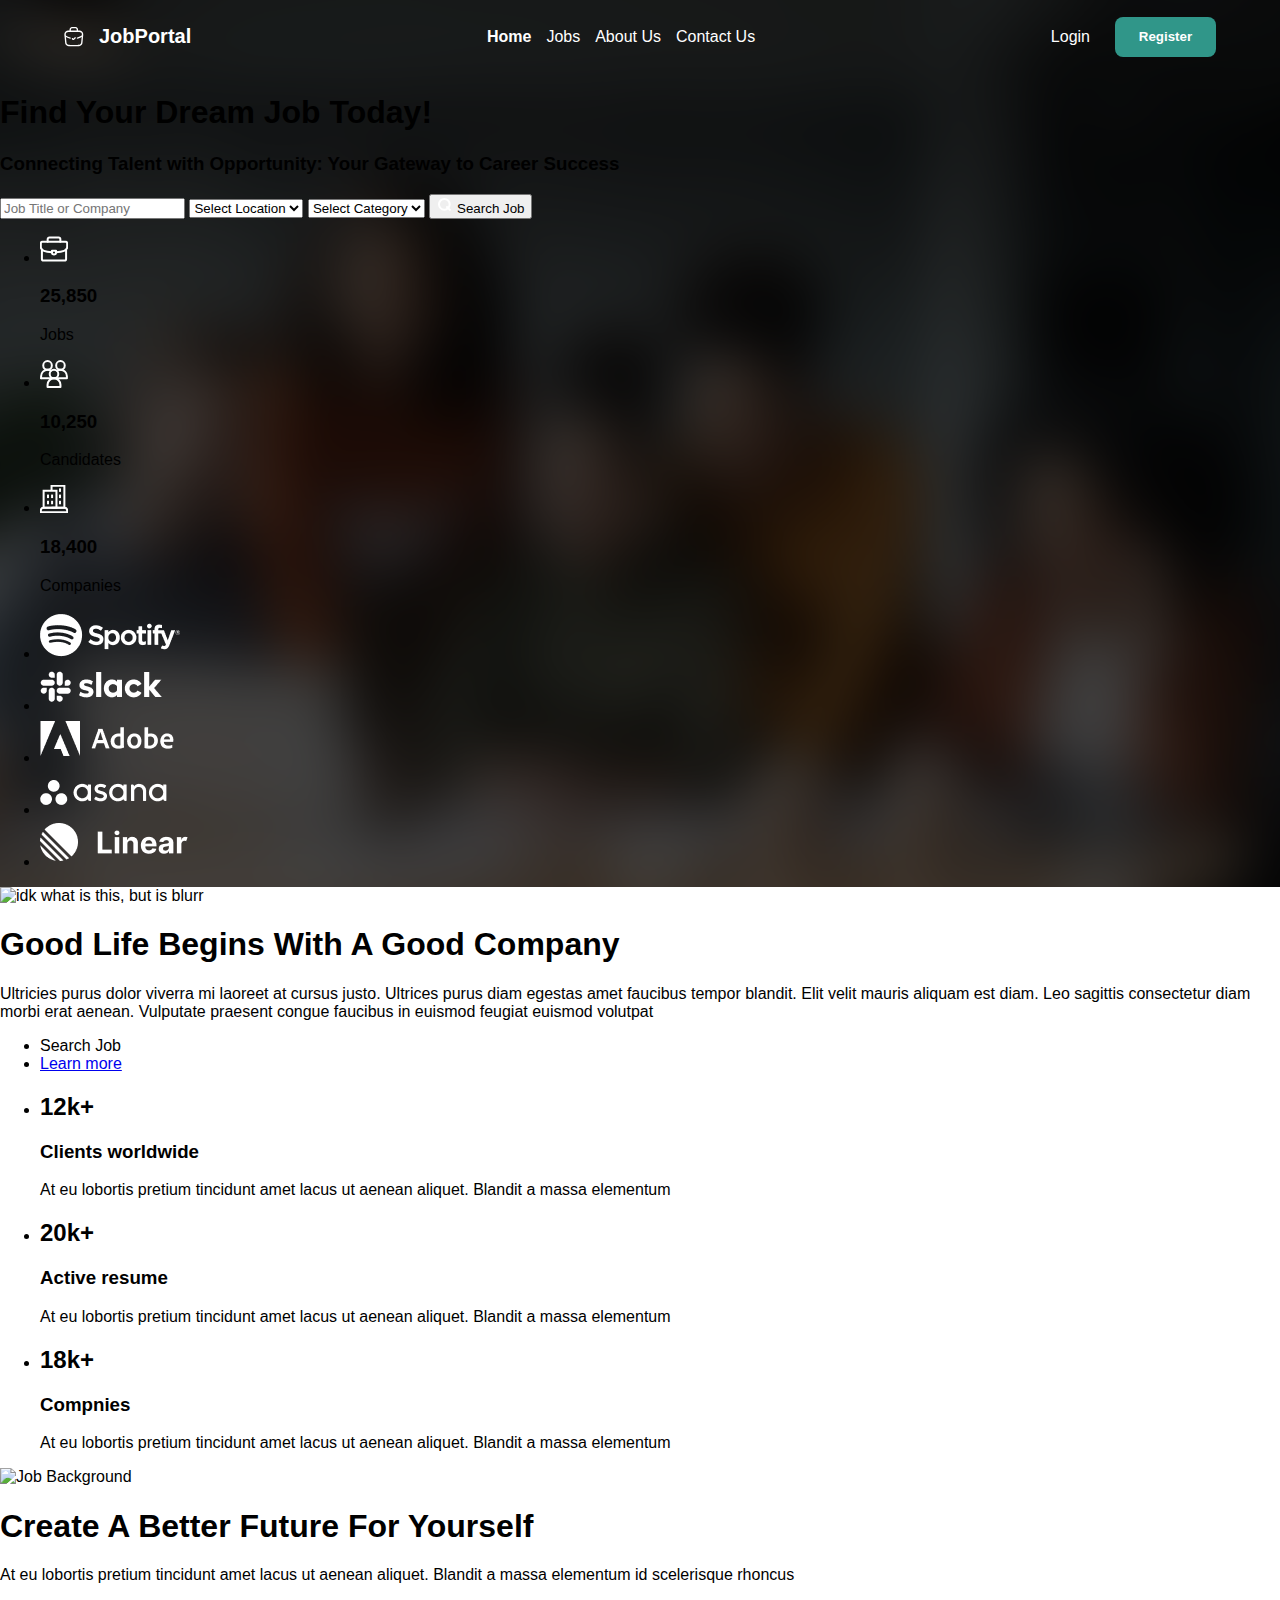
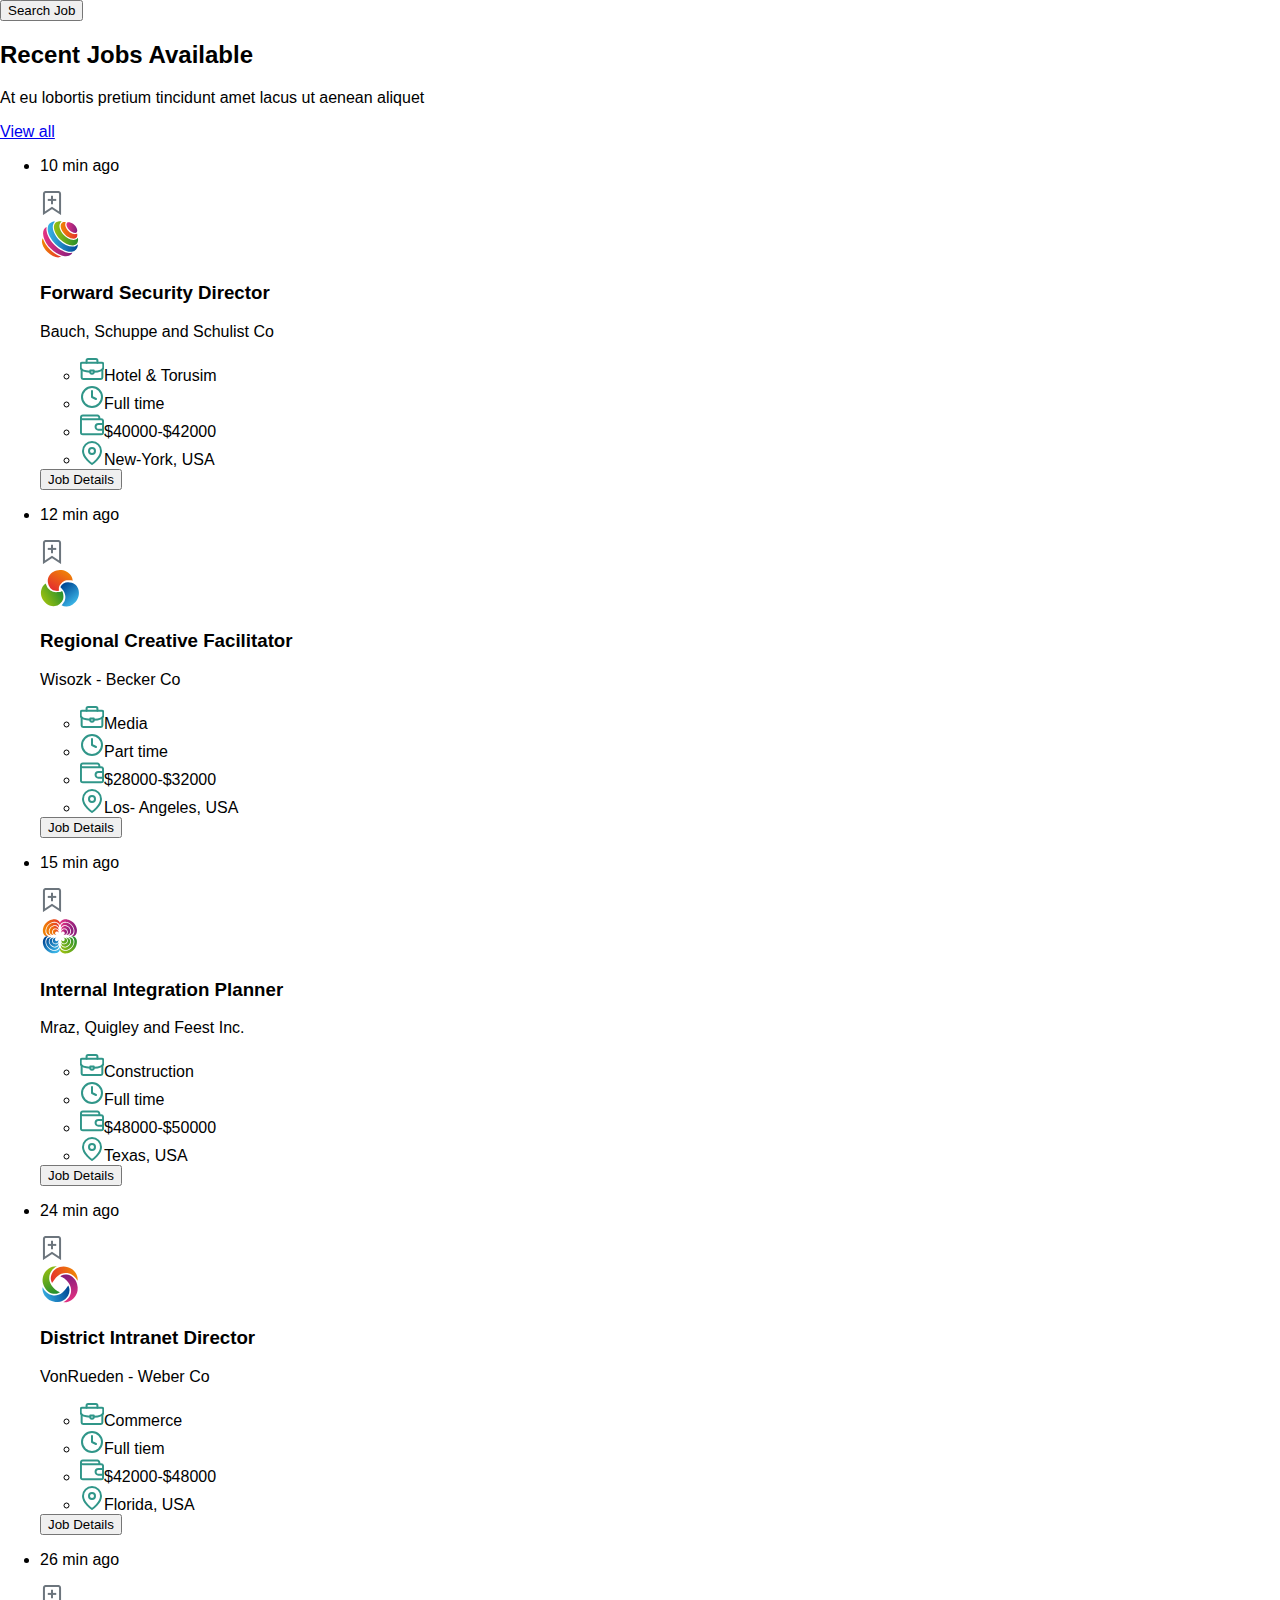
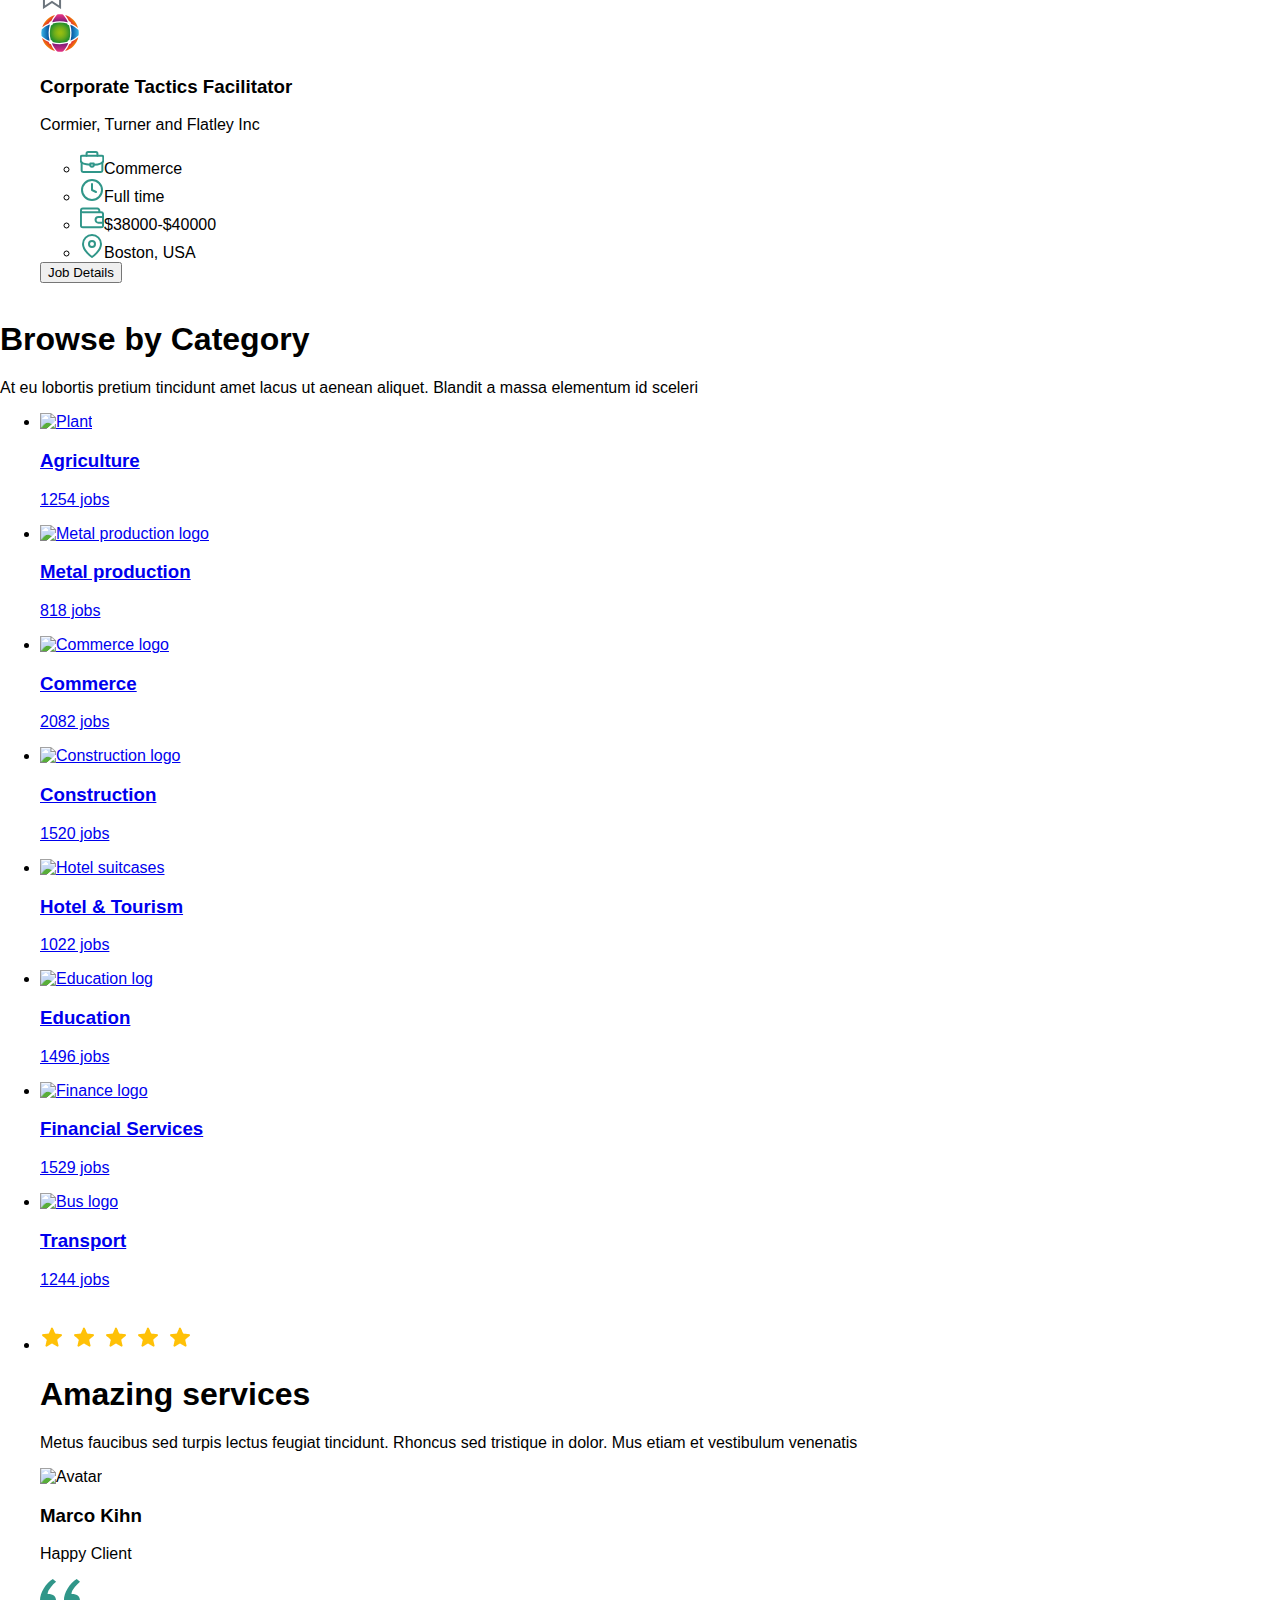
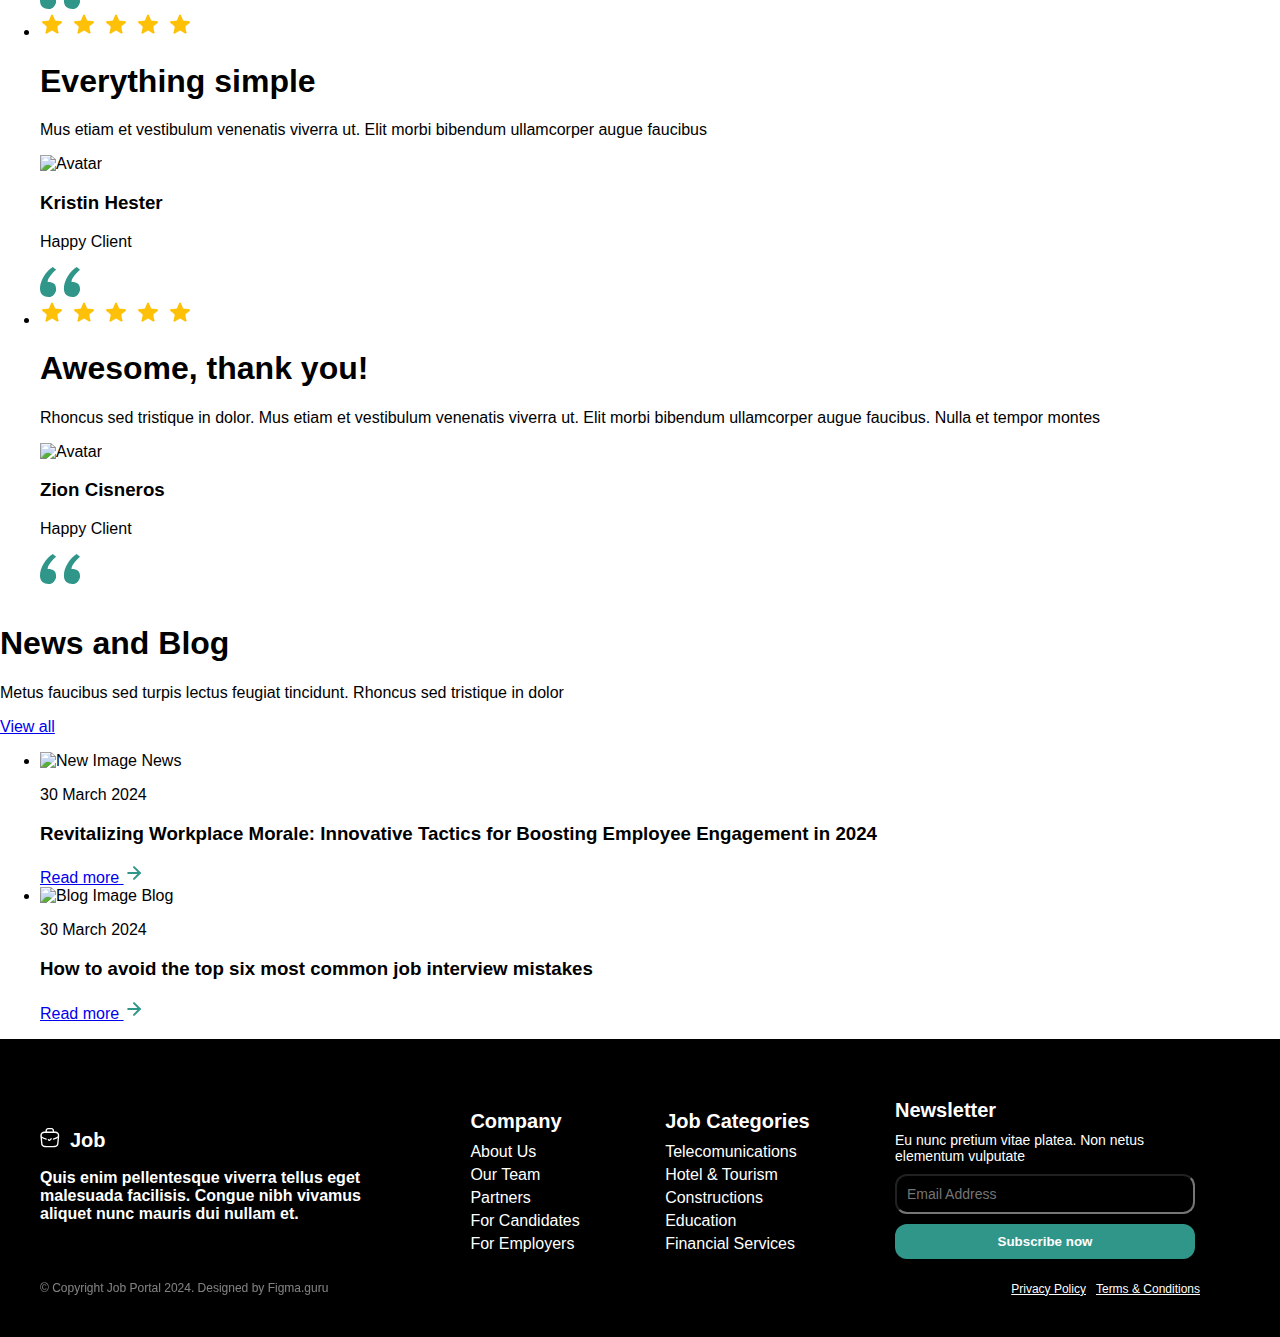
==== index.html @ e3146a20 "Footer" ====
<!DOCTYPE html>
<html lang="en">
  <head>
    <meta charset="UTF-8" />
    <meta name="viewport" content="width=device-width, initial-scale=1.0" />
    <link rel="stylesheet" href="/styles/styles.css" />
    <title>Homepage</title>
  </head>
  <body>
    <main class="homepage-main">
    <div class="homepage-Background">
        <header class="header">
            <div class="header-logo">
              <ul>
                <li>
                  <img src="/images/Group.svg" alt="logo" width="20" height="20" />
                </li>
                <li><h3>JobPortal</h3></li>
              </ul>
            </div>
            <article class="header-menu">
              <ul>
                <li><a href="/index.html" id="this-page">Home</a></li>
                <li><a href="/job.html">Jobs</a></li>
                <li><a href="/abutUs.html">About Us</a></li>
                <li><a href="/contactUs.html">Contact Us</a></li>
              </ul>
            </article>
            <article class="header-buttons">
              <ul>
                <li><a href="#">Login</a></li>
                <li><button>Register</button></li>
              </ul>
            </article>
          </header>
          <!-- principal -->
           <section class="homepage-principal">
                <section>
                    <h1>Find Your Dream Job Today!</h1>
                    <h3>
                    Connecting Talent with Opportunity: Your Gateway to Career Success
                    </h3>
                    <article>
                    <input type="text" placeholder="Job Title or Company" />
                    <select>
                        <option>Select Location</option>
                        <option>New York</option>
                        <option>Los Angeles</option>
                    </select>
                    <select>
                        <option>Select Category</option>
                        <option>Technology</option>
                        <option>Finance</option>
                    </select>
                    <button>
                        <img src="/images/mgglass.svg" alt="Magnifying glass" /> Search Job
                    </button>
                    </article>
                    <article>
                        <ul>
                            <li>
                                <img src="/images/briefcase2.svg" alt="briefcase">
                                <h3>25,850</h3>
                                <p>Jobs</p>
                            </li>
                            <li>
                                <img src="/images/candidates.svg" alt="Candidates">
                                <h3>10,250</h3>
                                <p>Candidates</p>
                            </li>
                            <li>
                                <img src="/images/building.svg" alt="building">
                                <h3>18,400</h3>
                                <p>Companies</p>
                            </li>
                        </ul>
                    </article>
                </section>
                <section>
                    <ul>
                        <li><a href="#"><img src="/images/Spotify.png" alt="Spotify"></a></li>
                        <li><a href="#"><img src="/images/slack.png" alt="Slack"></a></li>
                        <li><a href="#"><img src="/images/adobe.png" alt="Adobe"></a></li>
                        <li><a href="#"><img src="/images/asana.png" alt="Asana"></a></li>
                        <li><a href="#"><img src="/images/linear.png" alt="Linear"></a></li>
                    </ul>
                </section>
           </section>
    </div>
      <!-- Recent Jobs -->
      <section class="homepage-recent-jobs">
            <div>
                <h2>Recent Jobs Available</h2>
                <p>At eu lobortis pretium tincidunt amet lacus ut aenean aliquet</p>
                <a href="#">View all</a>
            </div>
            <ul>
                <li>
                    <div>
                        <p>10 min ago</p>
                        <a href="#"><img src="/images/savemarket.svg" alt="Save Market"></a>
                    </div>
                    <div>
                        <img src="/images/Cmp1.svg" alt="Company Logo">
                        <h3>Forward Security Director</h3>
                        <p>Bauch, Schuppe and Schulist Co</p>
                    </div>
                    <div>
                        <ul>
                            <li>
                                <spam><img src="/images/briefcaseblue.svg" alt="briefcase">Hotel & Torusim</spam>
                            </li>
                            <li>
                                <spam><img src="/images/clock.svg" alt="Clock">Full time</spam>
                            </li>
                            <li>
                                <spam><img src="/images/wallet.svg" alt="Wallet">$40000-$42000</spam>
                            </li>
                            <li>
                                <spam><img src="/images/map-pin.svg" alt="Location">New-York, USA</spam>
                            </li>
                        </ul>
                        <button>Job Details</button>
                    </div>
                </li>
                <li>
                    <div>
                        <p>12 min ago</p>
                        <a href="#"><img src="/images/savemarket.svg" alt="Save Market"></a>
                    </div>
                    <div>
                        <img src="/images/cmp2.svg" alt="Company Logo">
                        <h3>Regional Creative Facilitator</h3>
                        <p>Wisozk - Becker Co</p>
                    </div>
                    <div>
                        <ul>
                            <li>
                                <spam><img src="/images/briefcaseblue.svg" alt="briefcase">Media</spam>
                            </li>
                            <li>
                                <spam><img src="/images/clock.svg" alt="Clock">Part time</spam>
                            </li>
                            <li>
                                <spam><img src="/images/wallet.svg" alt="Wallet">$28000-$32000</spam>
                            </li>
                            <li>
                                <spam><img src="/images/map-pin.svg" alt="Location">Los- Angeles, USA</spam>
                            </li>
                        </ul>
                        <button>Job Details</button>
                    </div>
                </li>
                <li>
                    <div>
                        <p>15 min ago</p>
                        <a href="#"><img src="/images/savemarket.svg" alt="Save Market"></a>
                    </div>
                    <div>
                        <img src="/images/cmp3.svg" alt="Company Logo">
                        <h3>Internal Integration Planner</h3>
                        <p>Mraz, Quigley and Feest Inc.</p>
                    </div>
                    <div>
                        <ul>
                            <li>
                                <spam><img src="/images/briefcaseblue.svg" alt="briefcase">Construction</spam>
                            </li>
                            <li>
                                <spam><img src="/images/clock.svg" alt="Clock">Full time</spam>
                            </li>
                            <li>
                                <spam><img src="/images/wallet.svg" alt="Wallet">$48000-$50000</spam>
                            </li>
                            <li>
                                <spam><img src="/images/map-pin.svg" alt="Location">Texas, USA</spam>
                            </li>
                        </ul>
                        <button>Job Details</button>
                    </div>
                </li>
                <li>
                    <div>
                        <p>24 min ago</p>
                        <a href="#"><img src="/images/savemarket.svg" alt="Save Market"></a>
                    </div>
                    <div>
                        <img src="/images/cmp4.svg" alt="Company Logo">
                        <h3>District Intranet Director</h3>
                        <p>VonRueden - Weber Co</p>
                    </div>
                    <div>
                        <ul>
                            <li>
                                <spam><img src="/images/briefcaseblue.svg" alt="briefcase">Commerce</spam>
                            </li>
                            <li>
                                <spam><img src="/images/clock.svg" alt="Clock">Full tiem</spam>
                            </li>
                            <li>
                                <spam><img src="/images/wallet.svg" alt="Wallet">$42000-$48000</spam>
                            </li>
                            <li>
                                <spam><img src="/images/map-pin.svg" alt="Location">Florida, USA</spam>
                            </li>
                        </ul>
                        <button>Job Details</button>
                    </div>
                </li>
                <li>
                    <div>
                        <p>26 min ago</p>
                        <a href="#"><img src="/images/savemarket.svg" alt="Save Market"></a>
                    </div>
                    <div>
                        <img src="/images/cmp5.svg" alt="Company Logo">
                        <h3>Corporate Tactics Facilitator</h3>
                        <p>Cormier, Turner and Flatley Inc</p>
                    </div>
                    <div>
                        <ul>
                            <li>
                                <spam><img src="/images/briefcaseblue.svg" alt="briefcase">Commerce</spam>
                            </li>
                            <li>
                                <spam><img src="/images/clock.svg" alt="Clock">Full time</spam>
                            </li>
                            <li>
                                <spam><img src="/images/wallet.svg" alt="Wallet">$38000-$40000</spam>
                            </li>
                            <li>
                                <spam><img src="/images/map-pin.svg" alt="Location">Boston, USA</spam>
                            </li>
                        </ul>
                        <button>Job Details</button>
                    </div>
                </li>
            </ul>
      </section>
        <!-- Categories -->
        <section class="homepage-categories">
            <h1>Browse by Category</h1>
            <p>At eu lobortis pretium tincidunt amet lacus ut aenean aliquet. Blandit a massa elementum id sceleri</p>
            <ul>
                <li>
                    <article>
                        <a href="#">
                            <img src="" alt="Plant">
                            <h3>Agriculture</h3>
                            <p>1254 jobs</p>
                        </a>
                    </article>
                </li>
                <li>
                    <article>
                        <a href="#">
                            <img src="" alt="Metal production logo">
                            <h3>Metal production</h3>
                            <p>818 jobs</p>
                        </a>
                    </article>
                </li>
                <li>
                    <article>
                        <a href="#">
                            <img src="" alt="Commerce logo">
                            <h3>Commerce</h3>
                            <p>2082 jobs</p>
                        </a>
                    </article>
                </li>
                <li>
                    <article>
                        <a href="#">
                            <img src="" alt="Construction logo">
                            <h3>Construction</h3>
                            <p>1520 jobs</p>
                        </a>
                    </article>
                </li>
                <li>
                    <article>
                        <a href="#">
                            <img src="" alt="Hotel suitcases">
                            <h3>Hotel & Tourism</h3>
                            <p>1022 jobs</p>
                        </a>
                    </article>
                </li>
                <li>
                    <article>
                        <a href="#">
                            <img src="" alt="Education log">
                            <h3>Education</h3>
                            <p>1496 jobs</p>
                        </a>
                    </article>
                </li>
                <li>
                    <article>
                        <a href="#">
                            <img src="" alt="Finance logo">
                            <h3>Financial Services</h3>
                            <p>1529 jobs</p>
                        </a>
                    </article>
                </li>
                <li>
                    <article>
                        <a href="#">
                            <img src="" alt="Bus logo">
                            <h3>Transport</h3>
                            <p>1244 jobs</p>
                        </a>
                    </article>
                </li>
            </ul>
        </section>
        <!-- adittional content -->
         <div class="homepage-additional-content">
            <section>
                <img src="" alt="idk what is this, but is blurr">
                <h1>Good Life Begins With A Good Company</h1>
                <p>Ultricies purus dolor viverra mi laoreet at cursus justo. Ultrices purus diam egestas amet faucibus tempor blandit. Elit velit mauris aliquam est diam. Leo sagittis consectetur diam morbi erat aenean. Vulputate praesent congue faucibus in euismod feugiat euismod volutpat</p>
                <ul>
                    <li>
                        <buttom>Search Job</buttom>
                    </li>
                    <li>
                        <a href="#">Learn more</a>
                    </li>
                </ul>
            </section>
            <section>
                <ul>
                    <li>
                        <h2>12k+</h2>
                        <h3>Clients worldwide</h3>
                        <p>At eu lobortis pretium tincidunt amet lacus ut aenean aliquet. Blandit a massa elementum</p>
                    </li>
                    <li>
                        <h2>20k+</h2>
                        <h3>Active resume</h3>
                        <p>At eu lobortis pretium tincidunt amet lacus ut aenean aliquet. Blandit a massa elementum</p>
                    </li>
                    <li>
                        <h2>18k+</h2>
                        <h3>Compnies</h3>
                        <p>At eu lobortis pretium tincidunt amet lacus ut aenean aliquet. Blandit a massa elementum</p>
                    </li>
                </ul>
            </section>
            <section>
                <img src="" alt="Job Background">
                <h1>Create A Better 
                    Future For Yourself</h1>
                <p>At eu lobortis pretium tincidunt amet lacus ut aenean aliquet. 
                    Blandit a massa elementum id scelerisque rhoncus</p>
                <button>Search Job</button>
            </section>
         </div>
        <!-- Testimonials -->
         <section class="homepage-testimonials">
            <h1></h1>
            <p></p>
            <ul>
                <li>
                    <div>
                        <img src="/images/Stars.png" alt="Stars">
                    </div>
                    <div>
                        <h1>Amazing services</h1>
                        <p>Metus faucibus sed turpis lectus feugiat tincidunt. Rhoncus sed tristique in dolor. Mus etiam et vestibulum venenatis </p>
                    </div>
                    <div>
                        <img src="/images/Avatar.png" alt="Avatar">
                        <h3>Marco Kihn</h3>
                        <p>Happy Client</p>
                        <img src="/images/Quotes.svg" alt="Quotes">
                    </div>
                </li>

                <li>
                    <div>
                        <img src="/images/Stars.png" alt="Stars">
                    </div>
                    <div>
                        <h1>Everything simple </h1>
                        <p>Mus etiam et vestibulum venenatis viverra ut. Elit morbi bibendum ullamcorper 
                            augue faucibus</p>
                    </div>
                    <div>
                        <img src="/images/Avatar.png" alt="Avatar">
                        <h3>Kristin Hester</h3>
                        <p>Happy Client</p>
                        <img src="/images/Quotes.svg" alt="Quotes">
                    </div>
                </li>

                <li>
                    <div>
                        <img src="/images/Stars.png" alt="Stars">
                    </div>
                    <div>
                        <h1>Awesome, thank you!</h1>
                        <p>Rhoncus sed tristique in dolor. Mus etiam et vestibulum venenatis viverra ut. Elit morbi bibendum ullamcorper augue faucibus. Nulla et tempor montes</p>
                    </div>
                    <div>
                        <img src="" alt="Avatar">
                        <h3>Zion Cisneros</h3>
                        <p>Happy Client</p>
                        <img src="/images/Quotes.svg" alt="Quotes">
                    </div>
                </li>
            </ul>
         </section>
        <!-- News and Blog -->
         <section class="homepage-news-blog">
            <div>
                <h1>News and Blog</h1>
                <p>Metus faucibus sed turpis lectus feugiat tincidunt. Rhoncus sed tristique in dolor</p>
                <a href="#">View all</a>
            </div>
            <ul>
                <li>
                    <article>
                        <div>
                            <img src="" alt="New Image">
                            <span>News</span>
                        </div>
                        <p>30 March 2024</p>
                        <h3>Revitalizing Workplace Morale: Innovative Tactics for Boosting Employee Engagement in 2024</h3>
                        <a href="#">Read more <img src="/images/arrow-right.svg" alt="right arrow"></a>
                    </article>
                </li>
                <li>
                    <article>
                        <div>
                            <img src="" alt="Blog Image">
                            <span>Blog</span>
                        </div>
                        <p>30 March 2024</p>
                        <h3>How to avoid the top six most common job interview mistakes</h3>
                        <a href="#">Read more <img src="/images/arrow-right.svg" alt="right arrow"></a>
                    </article>
                </li>
            </ul>
         </section>
      <footer class="footer">
        <div class="footer-up">
            <article class="footer-job">
                <ul>
                <li>
                    <img
                    src="/images/Group.svg"
                    alt="logo"
                    width="20"
                    height="20"
                    />
                </li>
                <li>
                    <h3>Job</h3>
                </li>
                </ul>
                <p>
                Quis enim pellentesque viverra tellus eget malesuada facilisis.
                Congue nibh vivamus aliquet nunc mauris dui nullam et.
                </p>
        </article>
        <article class="footer-company"> 
            <h3>Company</h3>
            <ul>
                <li><a href="#">About Us</a></li>
                <li><a href="#">Our Team</a></li>
                <li><a href="#">Partners</a></li>
                <li><a href="#">For Candidates</a></li>
                <li><a href="#">For Employers</a></li>
            </ul>
        </article>
        <article class="footer-categories">
            <h3>Job Categories</h3>
            <ul>
                <li><a href="#">Telecomunications</a></li>
                <li><a href="#">Hotel & Tourism</a></li>
                <li><a href="#">Constructions</a></li>
                <li><a href="#">Education</a></li>
                <li><a href="#">Financial Services</a></li>
            </ul>
        </article>
        <article class="footer-newsletter">
            <h3>Newsletter</h3>
            <p>Eu nunc pretium vitae platea. Non netus elementum vulputate</p>
            <form>
                <input type="email" placeholder="Email Address" />
                <button>Subscribe now</button>
            </form>
        </article>
        </div>
        <div class="footer-down">
            <article class="footer-copyrigth">
                <p>© Copyright Job Portal 2024. Designed by Figma.guru</p>
            </article>
            <article class="footer-legal">
                <ul>
                    <li><a href="#">Privacy Policy</a></li>
                    <li><a href="#">Terms & Conditions</a></li>
                </ul>
            </article>
        </div>
        
      </footer>
    </main>
  </body>
</html>
---- styles/styles.css ----
:root {
  --primary-color: #309689;
  --primary-text-color: #fff;
  --secondary-text-color: #000;
  --sub-text-color: #f8f9fa;
  --primary-bg-color: #000;
}

@import url('https://fonts.googleapis.com/css2?family=Figtree:ital,wght@0,300..900;1,300..900&display=swap');
*{
font-family: 'Figtree', sans-serif;
}

body {
  margin: 0;
  padding: 0;
}

.homepage-Background {
  background-image: url('/images/background.png');
  background-size: cover;
  background-position: center;
}

.Background{
    background-color: var(--primary-bg-color);
}
/*Header*/

.header{
    grid-area: header;
    display: flex;
    justify-content: space-between;
    padding: 5px 5%;
}

  .header-logo,
  .header-menu,
  .header-buttons {
    display: flex;
    align-items: center;
  }

.header-logo ul,
.header-menu ul,
.header-buttons ul {
    display: flex;
    gap: 15px; 
    list-style: none; 
    margin: 0;
    padding: 0;
}

.header-logo li{
    display: flex;
    align-items: center;
    color: var(--primary-text-color);
}
.header-logo li h3{
    font-size: 20px;
    font-weight: 600;
}

.header-menu li a{
    color: var(--primary-text-color);
    text-decoration: none;
    font-size: 16px;
}
.header-menu #this-page{
    font-weight: 600;
}

.header-buttons li{
    display: flex;
    align-items: center;
}
.header-buttons li button{
    background-color: var(--primary-color);
    color: var(--primary-text-color);
    border: none;
    padding: 10px 20px;
    border-radius: 8px;
    cursor: pointer;
    font-weight: 600;
    width: 101px;
    height: 40px;
}

.header-buttons li a{
    color: var(--primary-text-color);
    text-decoration: none;
    font-size: 16px;
    padding-right: 10px;
}

/*Footer*/

  .footer{
    grid-area: footer;
    background-color: var(--primary-bg-color);
    display: flex;
    flex-direction: column;
    padding: 60px 80px 30px 40px;
    color: var(--primary-text-color);
  }
  .footer-up{
    display: flex;
    justify-content: space-between;
    align-items: center;
  }
.footer-job ul, .footer-company ul, .footer-categories ul, .footer-legal ul{
    list-style: none;
    padding: 0;
    margin: 0;
}
.footer-company a, .footer-categories a{
    color: var(--primary-text-color);
    text-decoration: none;
    font-size: 16px;
}

.footer-job ul{
    display: flex;
    align-items: center;
    
}
    /* footer job  */
.footer-job{
    font-size: 20px;
    font-weight: 600;
    max-width: 350px;
}
.footer-job p{
    font-size: 16px;
}
.footer-job h3{
    font-size: 20px;
    margin: 0;
}
.footer-job ul{
    margin-bottom: 10px;
}
.footer-job ul li{
    padding-right: 10px;
}
/* footer company */
.footer-company, .footer-categories, .footer-newsletter{
    padding: 0 5px;
}
.footer-company h3{
    font-size: 20px;
    font-weight: 600;
    margin: 0 0 10px 0;
}
.footer-company ul li{
    font-size: 16px;
    padding-bottom: 5px;
}

/* footer categories */
.footer-categories h3{
    font-size: 20px;
    font-weight: 600;
    margin: 0 0 10px 0;
}
.footer-categories ul li{
    font-size: 16px;
    padding-bottom: 5px;
}

/* footer newsletter */
.footer-newsletter{
    max-width: 300px;
}
.footer-newsletter h3{
    font-size: 20px;
    font-weight: 600;
    margin: 0 0 10px 0;
}
.footer-newsletter p{
    font-size: 14px;
    margin: 0;
}
.footer-newsletter form{
    display: flex;
    flex-direction: column;
    justify-content: space-between;
    margin: 10px 0;
}
.footer-newsletter input{
    padding: 10px;
    border: 1px solid --primary-text-color;
    background-color: transparent;
    border-radius: 12px;
    margin-bottom: 10px;
    font-size: 14px;
    box-shadow: none;
    color: var(--primary-text-color);
}
.footer-newsletter button{
    background-color: var(--primary-color);
    color: var(--primary-text-color);
    border: none;
    padding: 10px 20px;
    border-radius: 12px;
    cursor: pointer;
    font-weight: 700;

}

.footer-down{
    display: flex;
    justify-content: space-between;
    align-items: center;
}
.footer-legal ul{
    display: flex;
    gap: 10px;
}
.footer-legal a{
    color: var(--primary-text-color);
    font-size: 12px;
}
.footer-copyrigth{
    font-size: 12px;
    opacity: 0.5;
}
/*Main from homepage*/

.homepage-main{
    display: grid;
    grid-template-areas: "header" "homepage-principal" "homepage-recent-jobs" "homepage-categories" "homepage-adittional-content" "homepage-testimonials" "homepage-news-blog" "footer";
}

.homepage-principal{
    grid-area: homepage-principal;
}

.homepage-recent-jobs{
    grid-area: homepage-recent-jobs;
}

.homepage-categories{
    grid-area: homepage-categories;
}

.homepage-adittional-content{
    grid-area: homepage-adittional-content;
}
.homepage-testimonials{
    grid-area: homepage-testimonials;
}

.homepage-news-blog{
    grid-area: homepage-news-blog;
}
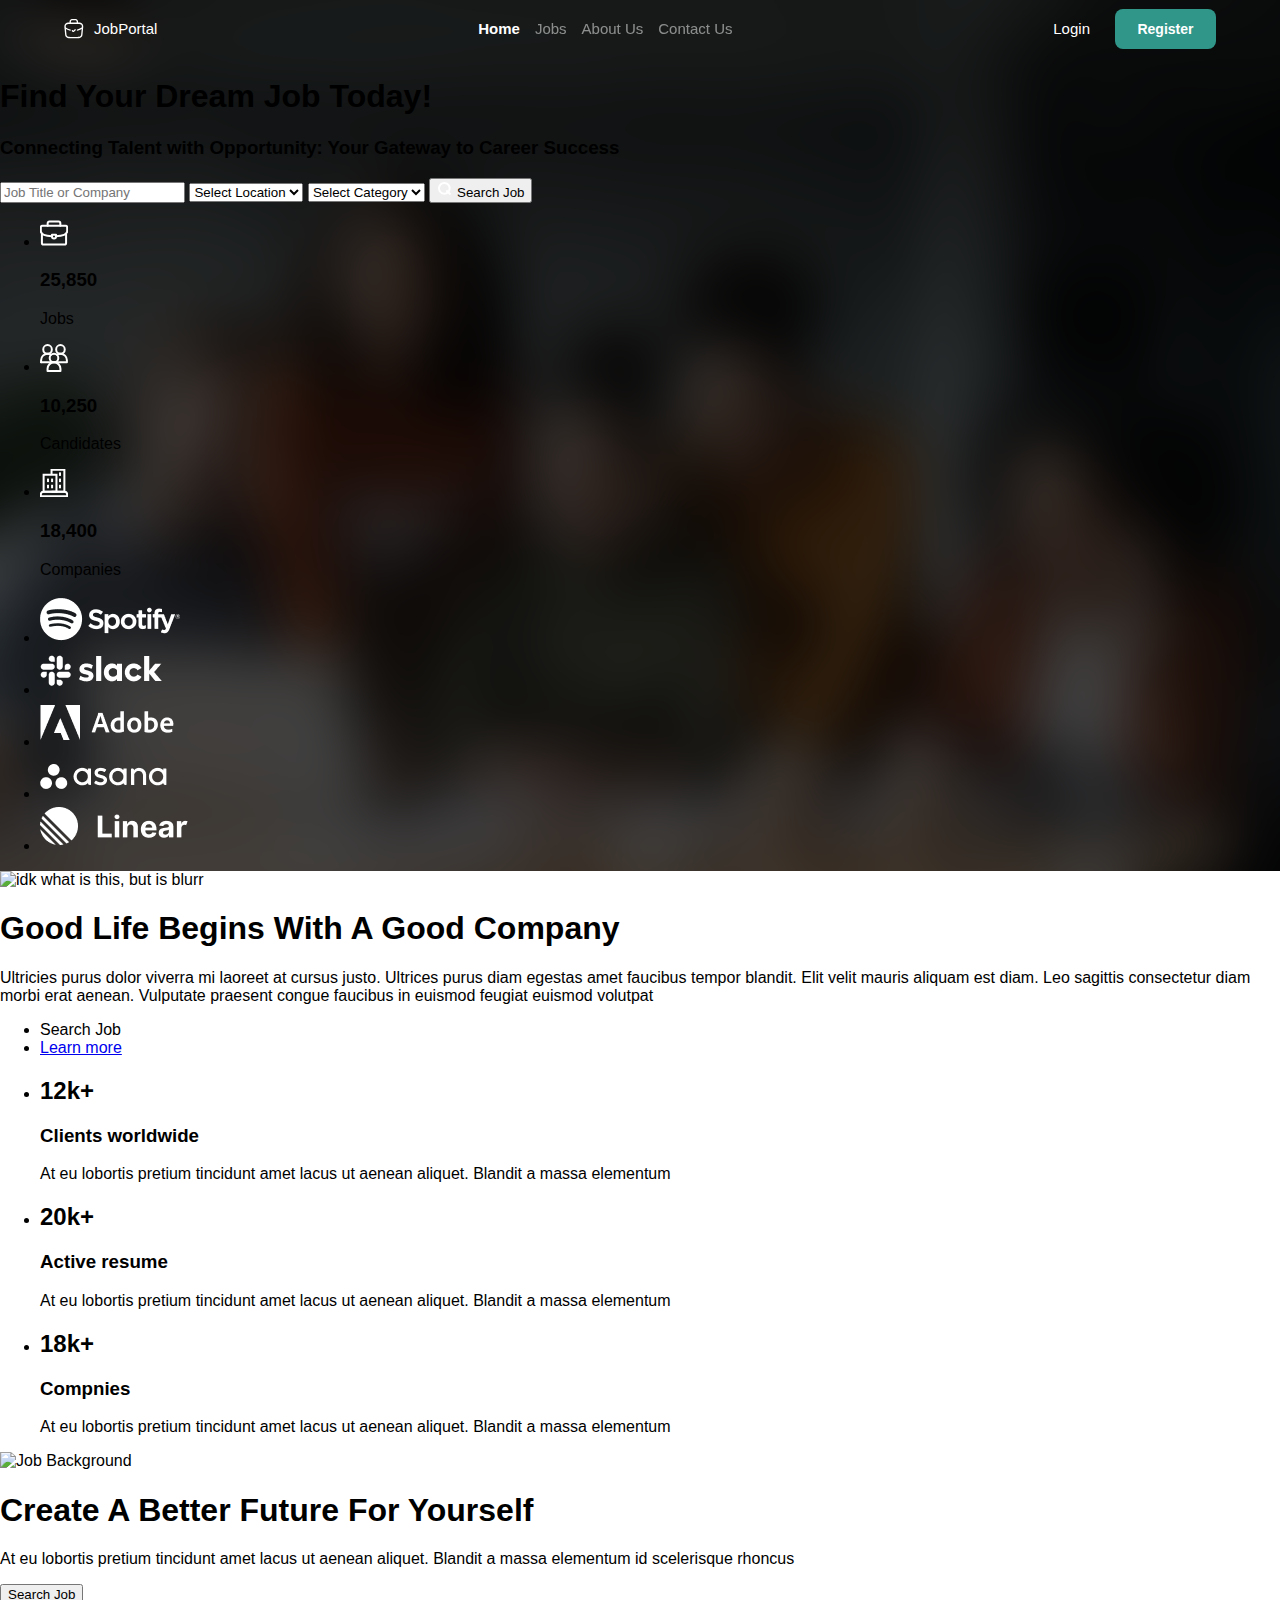
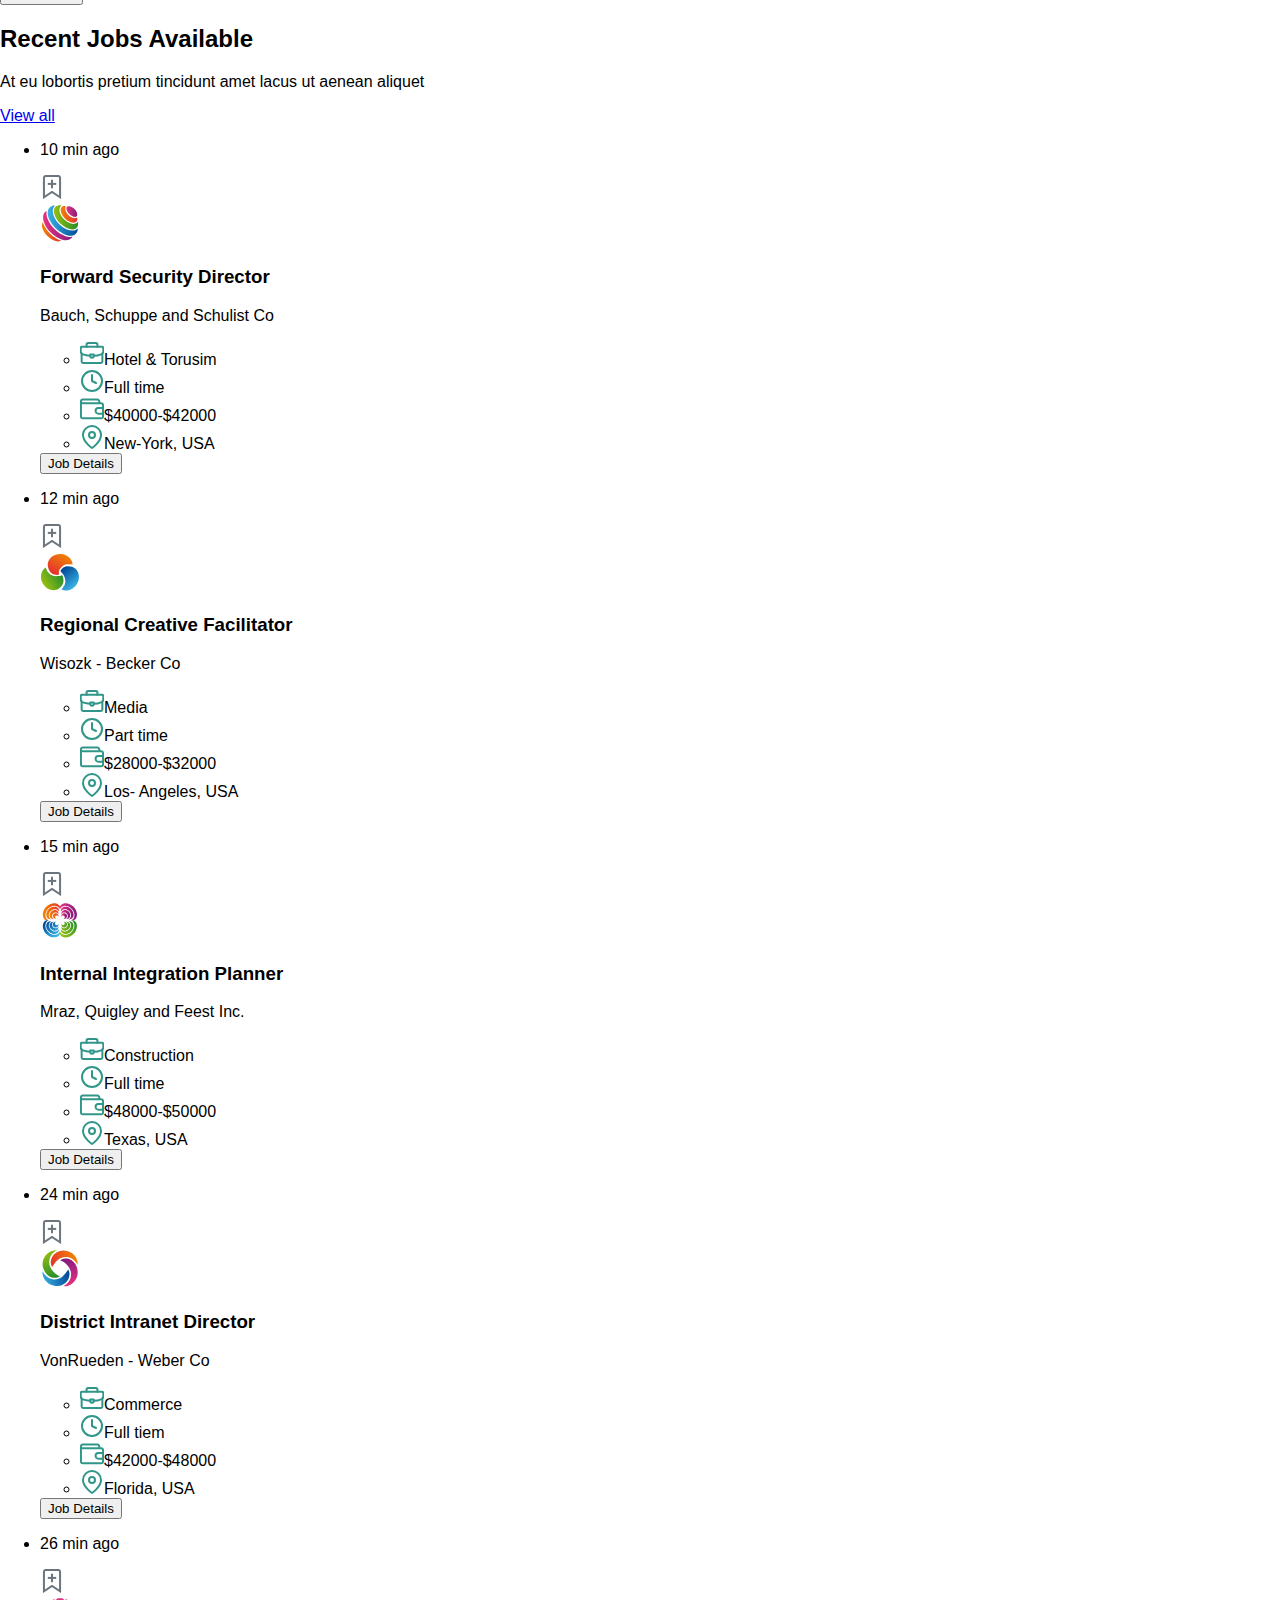
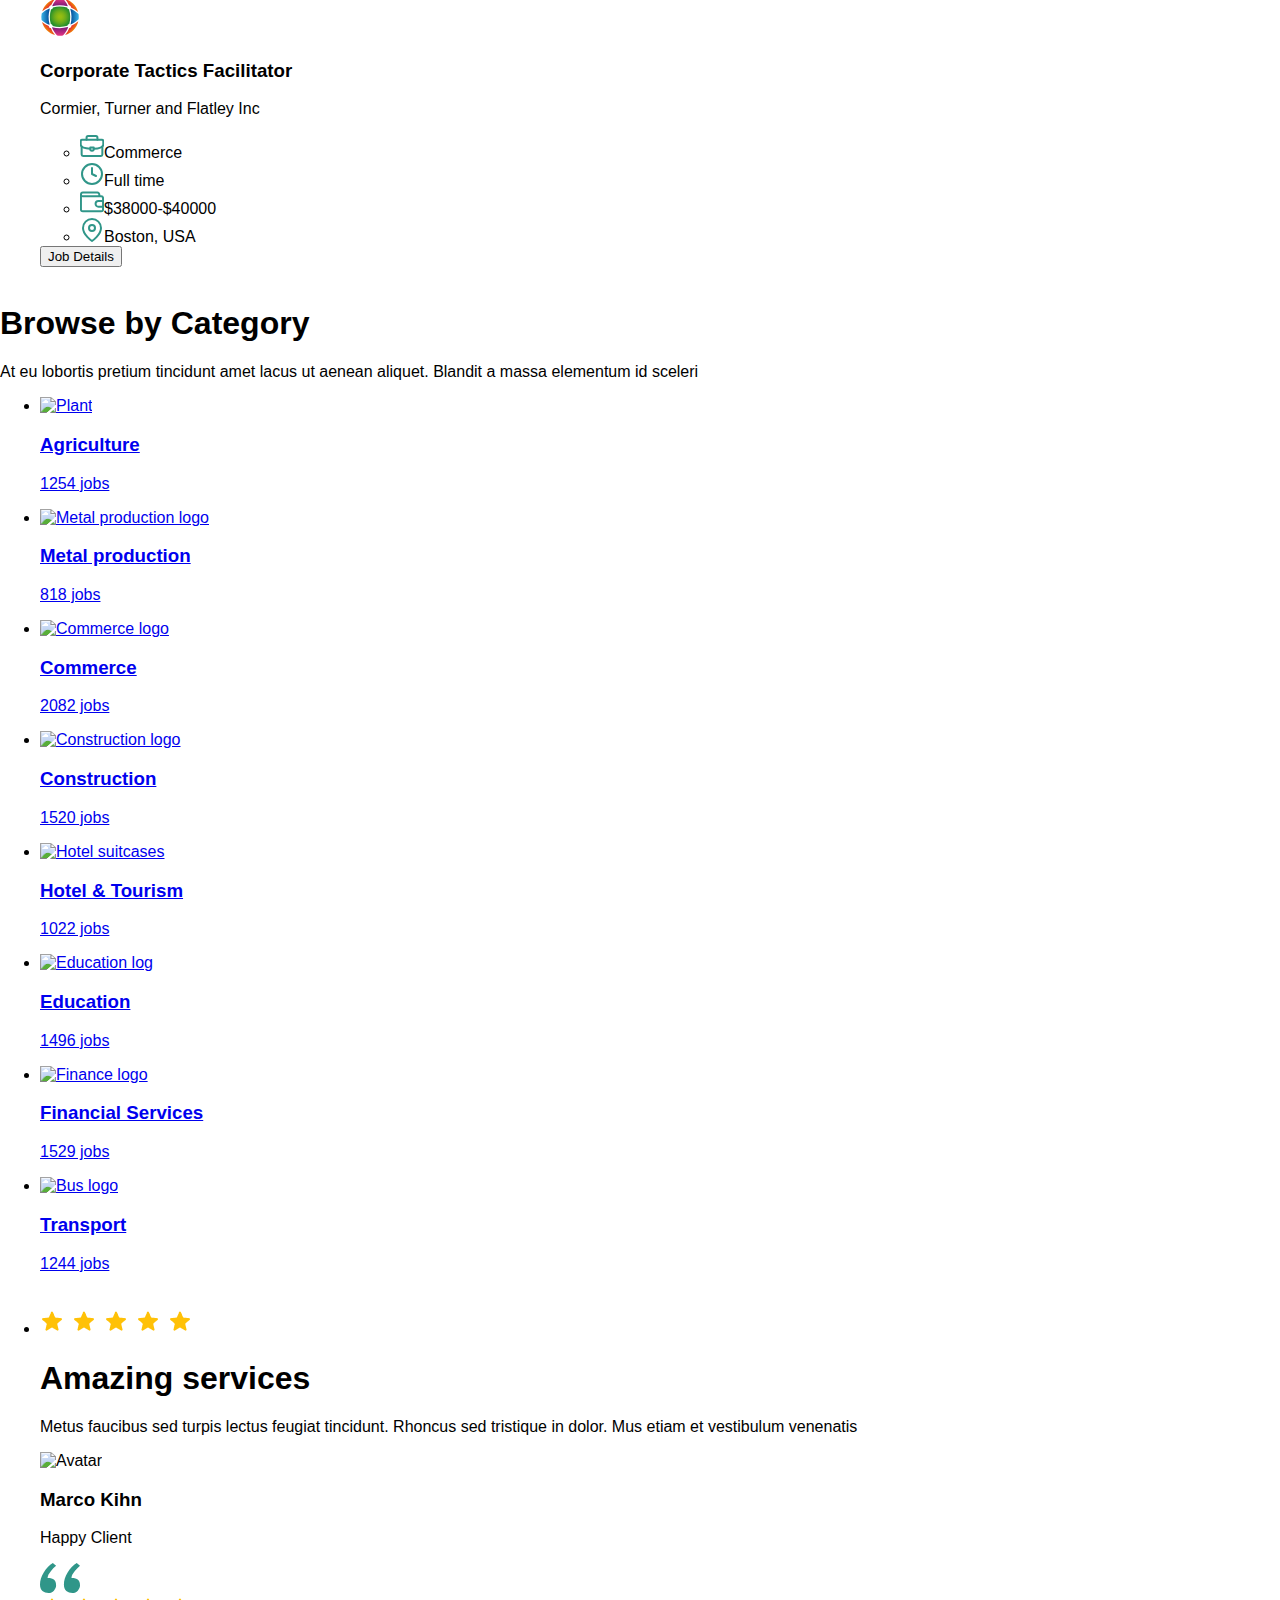
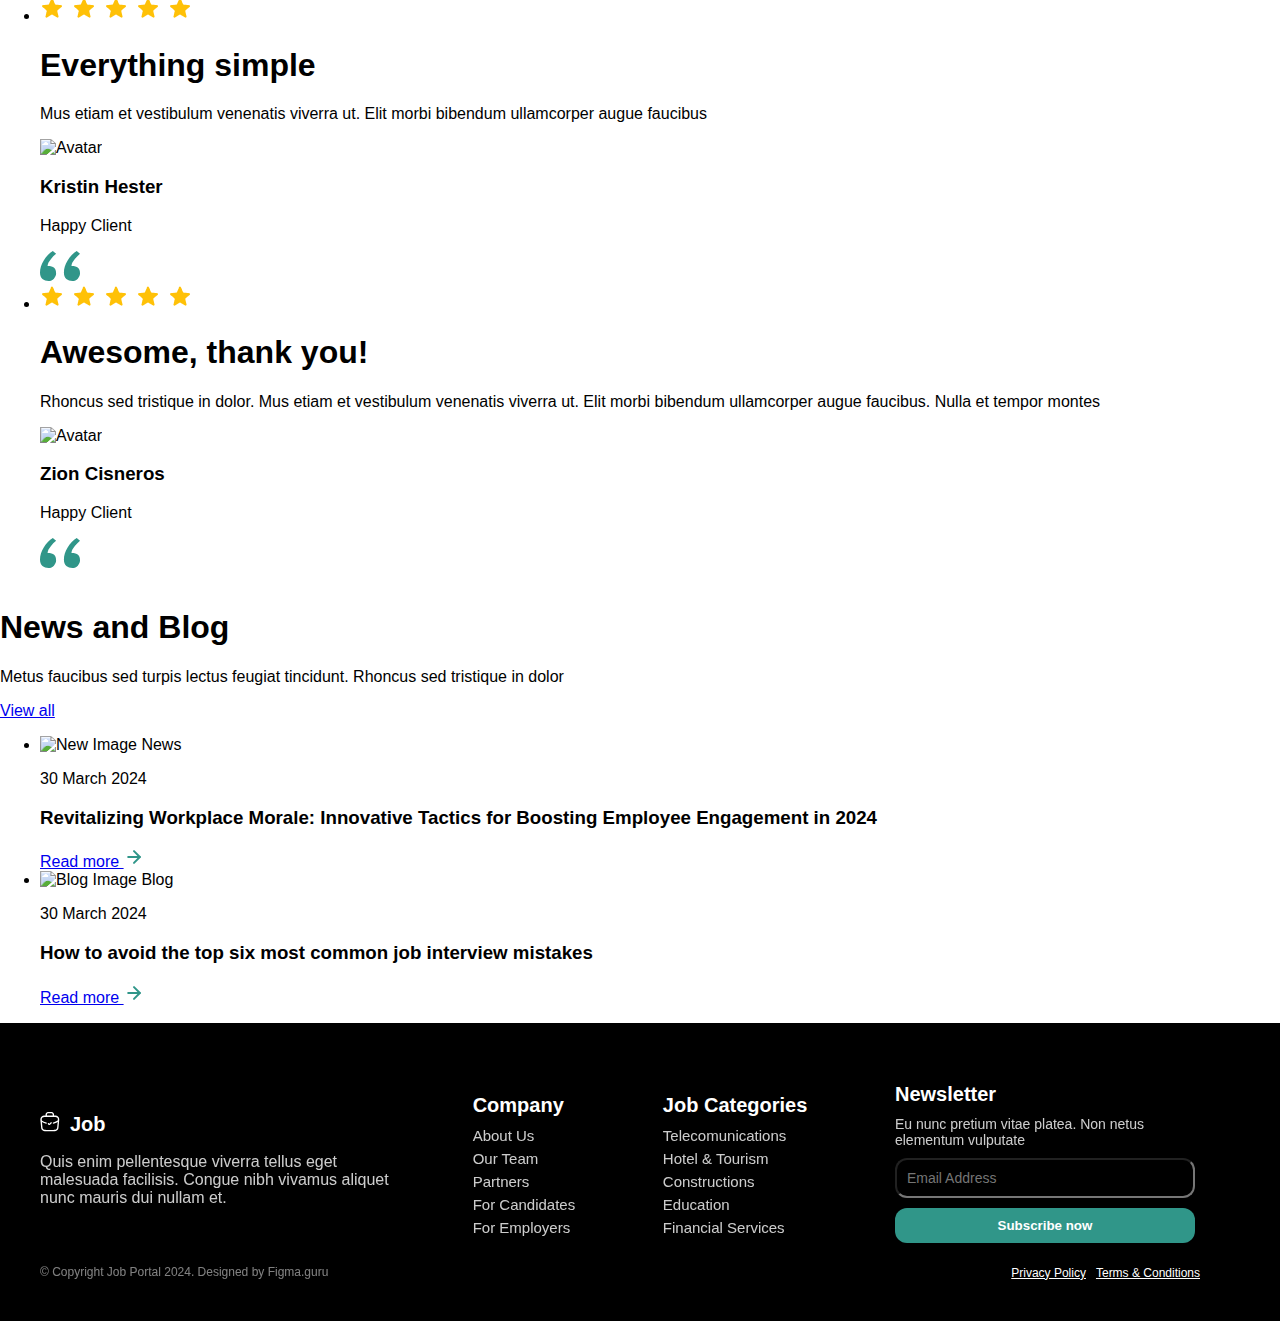
==== commit cef1e9ec: "Mobile header and footer" ====
--- a/index.html
+++ b/index.html
@@ -11,11 +11,17 @@
     <div class="homepage-Background">
         <header class="header">
             <div class="header-logo">
-              <ul>
+              <ul id="logo-desktop">
                 <li>
                   <img src="/images/Group.svg" alt="logo" width="20" height="20" />
                 </li>
                 <li><h3>JobPortal</h3></li>
+              </ul>
+              <ul id="logo-mobile">
+                <li>
+                  <img src="/images/logoMobile.svg" alt="logo" width="20" height="20" />
+                </li>
+                <li><h3>Jobs</h3></li>
               </ul>
             </div>
             <article class="header-menu">
--- a/styles/styles.css
+++ b/styles/styles.css
@@ -57,17 +57,31 @@
     color: var(--primary-text-color);
 }
 .header-logo li h3{
-    font-size: 20px;
-    font-weight: 600;
+    font-size: 15px;
+    font-weight: 500;
+}
+
+.header-logo #logo-mobile{
+    display: none;
+}
+
+.header-logo img {
+    display: block;
+}
+
+.header-logo ul{
+    gap: 10px;
 }
 
 .header-menu li a{
     color: var(--primary-text-color);
     text-decoration: none;
-    font-size: 16px;
+    font-size: 15px;
+    opacity: 0.5;
 }
 .header-menu #this-page{
     font-weight: 600;
+    opacity: 1;
 }
 
 .header-buttons li{
@@ -82,6 +96,7 @@
     border-radius: 8px;
     cursor: pointer;
     font-weight: 600;
+    font-size: 14px;
     width: 101px;
     height: 40px;
 }
@@ -89,9 +104,12 @@
 .header-buttons li a{
     color: var(--primary-text-color);
     text-decoration: none;
-    font-size: 16px;
+    font-size: 15px;
     padding-right: 10px;
 }
+
+
+
 
 /*Footer*/
 
@@ -116,7 +134,8 @@
 .footer-company a, .footer-categories a{
     color: var(--primary-text-color);
     text-decoration: none;
-    font-size: 16px;
+    font-size: 15px;
+    opacity: 0.8;
 }
 
 .footer-job ul{
@@ -132,6 +151,8 @@
 }
 .footer-job p{
     font-size: 16px;
+    font-weight: 400;
+    opacity: 0.8;
 }
 .footer-job h3{
     font-size: 20px;
@@ -180,6 +201,7 @@
 .footer-newsletter p{
     font-size: 14px;
     margin: 0;
+    opacity: 0.8;
 }
 .footer-newsletter form{
     display: flex;
@@ -255,3 +277,42 @@
     grid-area: homepage-news-blog;
 }
 
+/* ----------------------Mobile------------------------------------- */
+
+@media (max-width: 760px){
+    /* header */
+    .header{
+        justify-content: space-between;
+    }
+    .header-logo #logo-desktop{
+        display: none;
+    }
+    .header-menu{
+        display: none;
+    }
+    .header-logo #logo-mobile{
+        display: flex;
+        align-items: center;
+    }
+
+    /* footer */
+    .footer{
+        padding: 50px 30px 30px 30px;
+    }
+    .footer .footer-up{
+        flex-direction: column;
+        text-align: center;
+    }
+    .footer-job ul{
+        justify-content: center;
+    }
+    .footer .footer-down{
+        flex-direction: column;
+    }
+    .footer-newsletter{
+        max-width: none;
+    }
+    .footer-company, .footer-categories, .footer-newsletter{
+        padding-top: 20px;
+    }
+}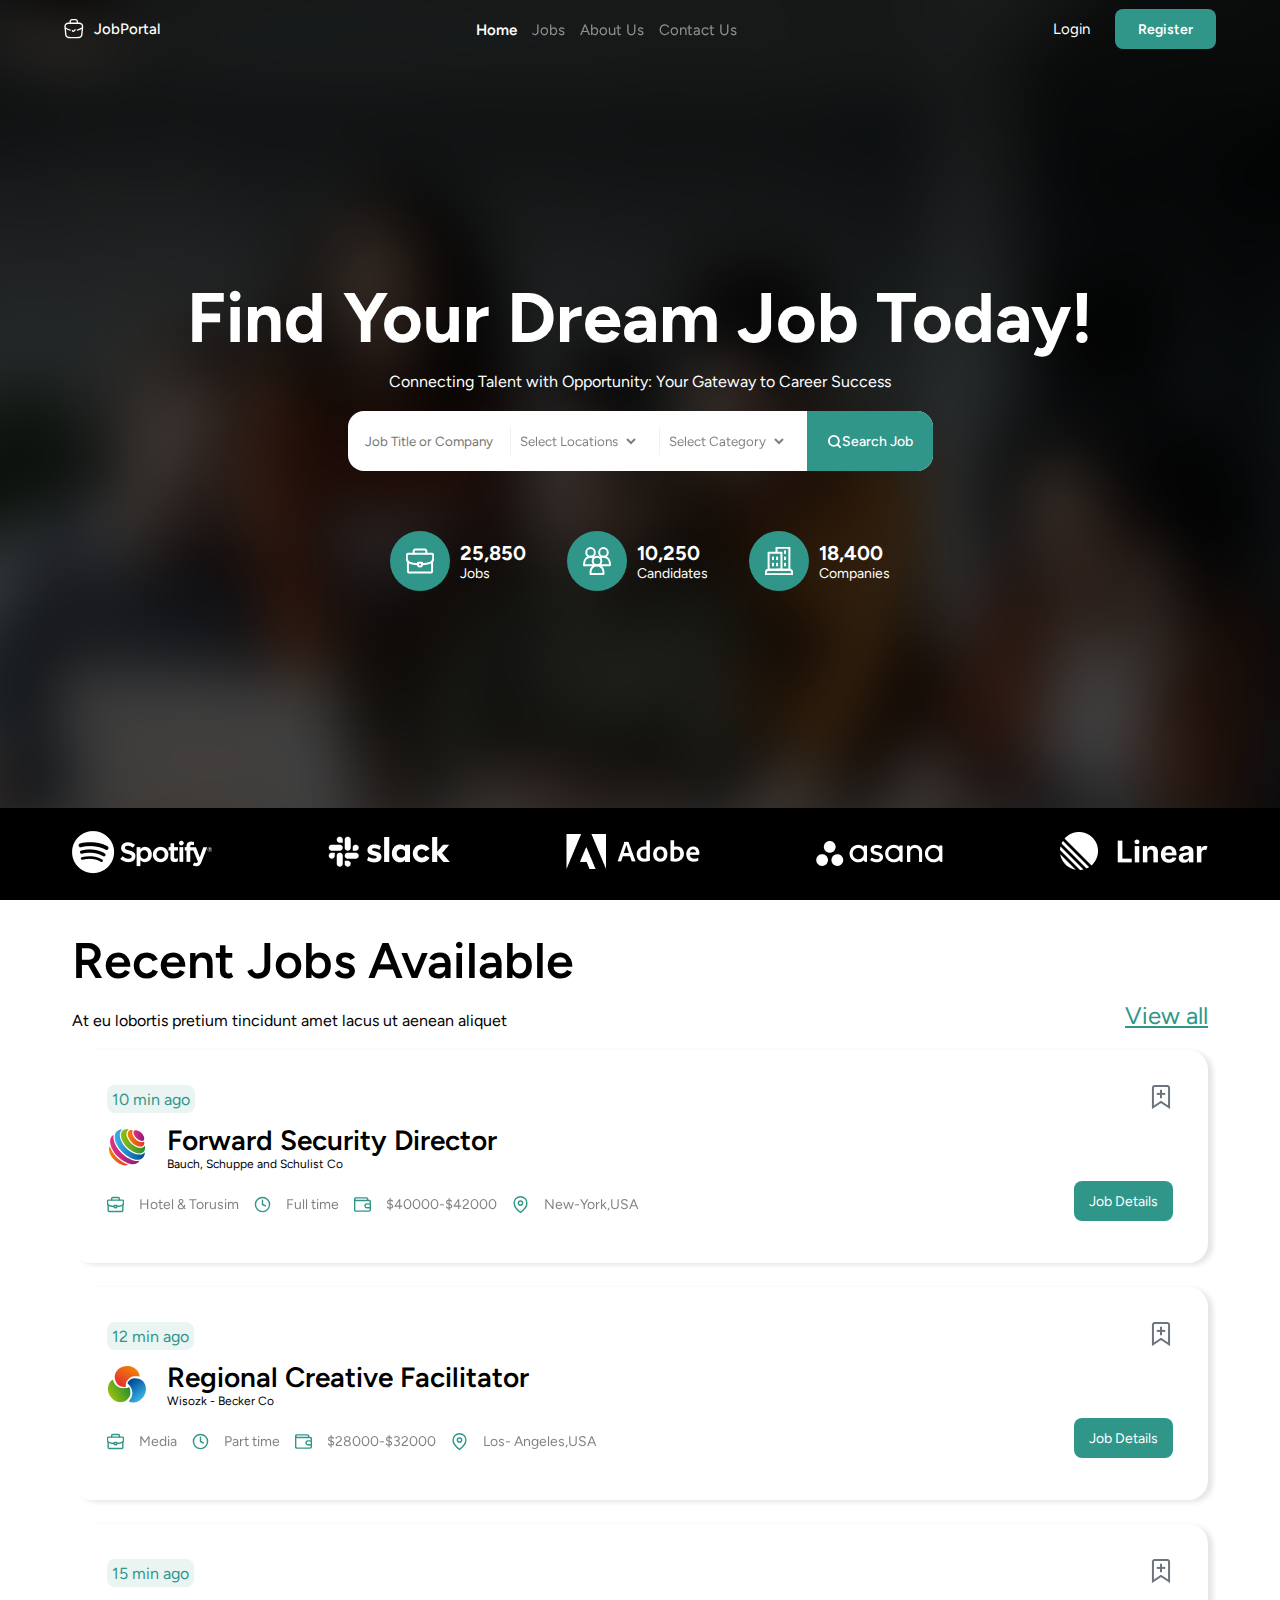
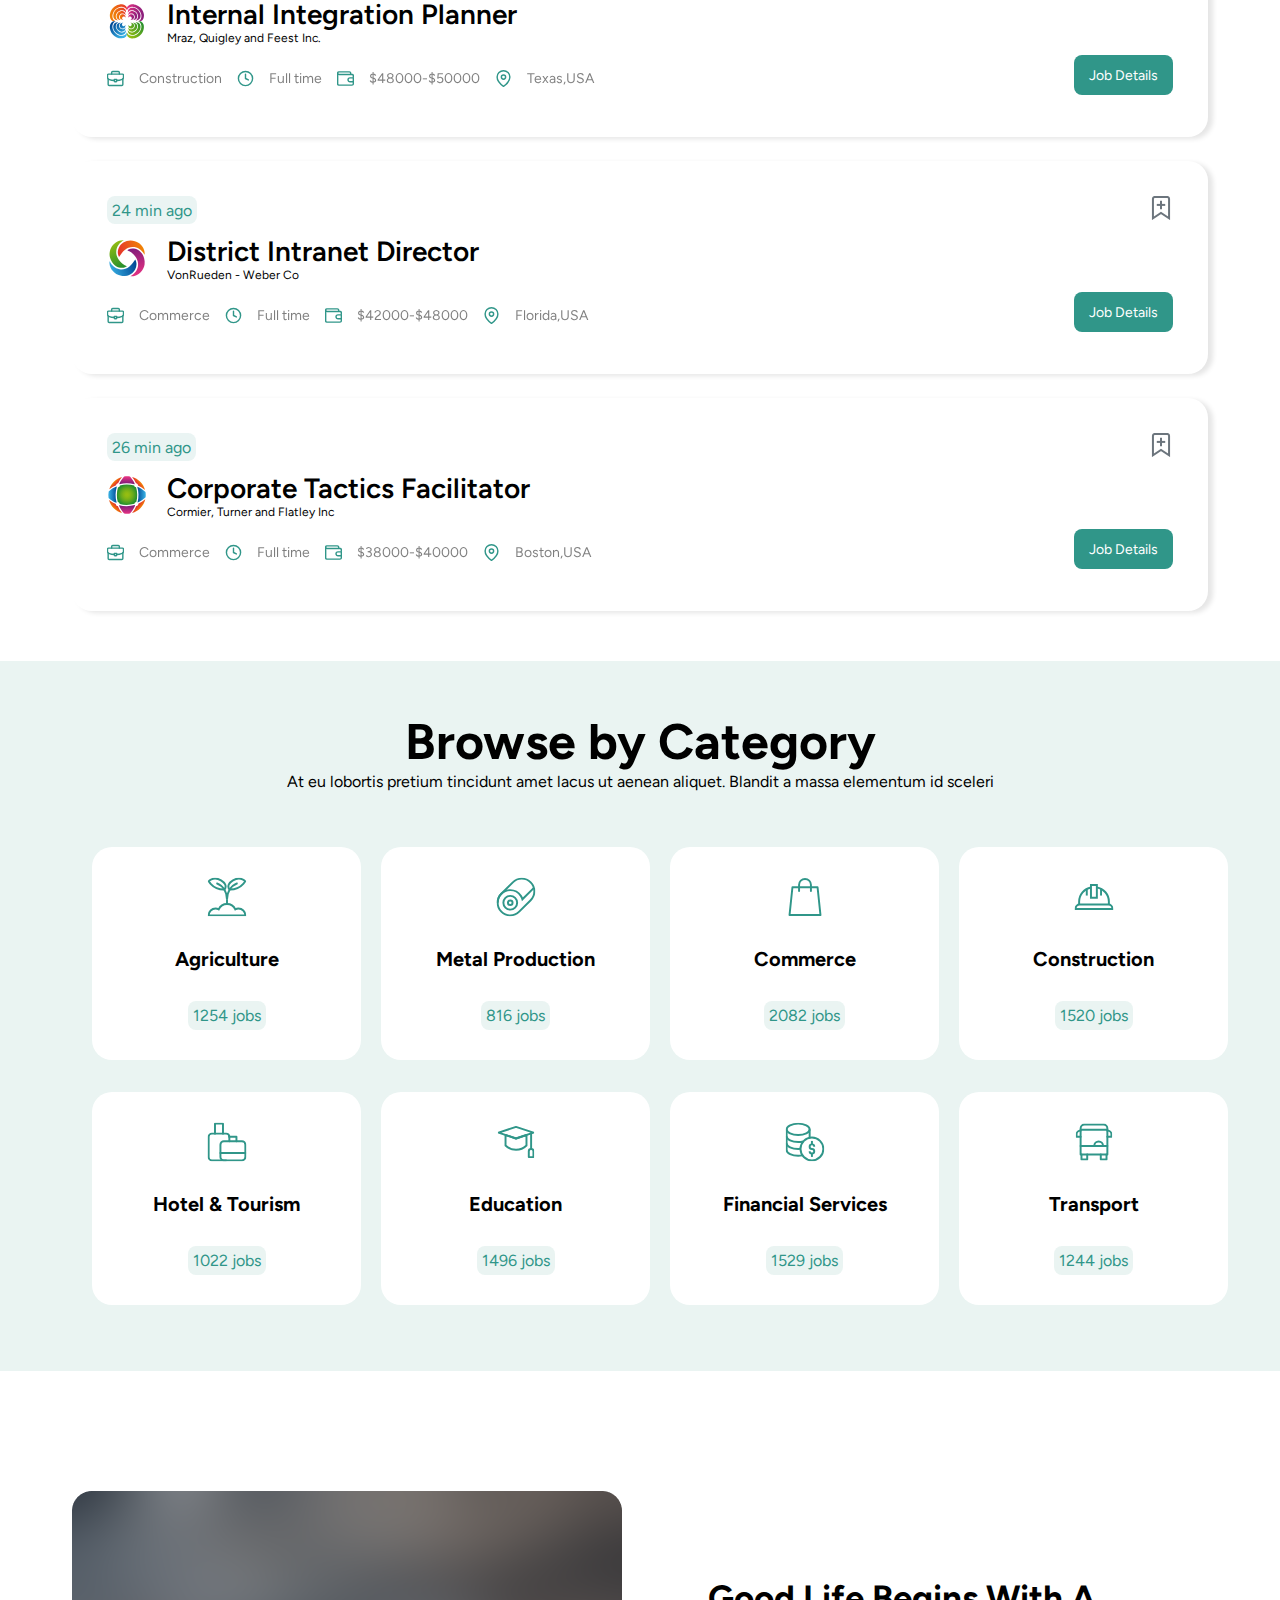
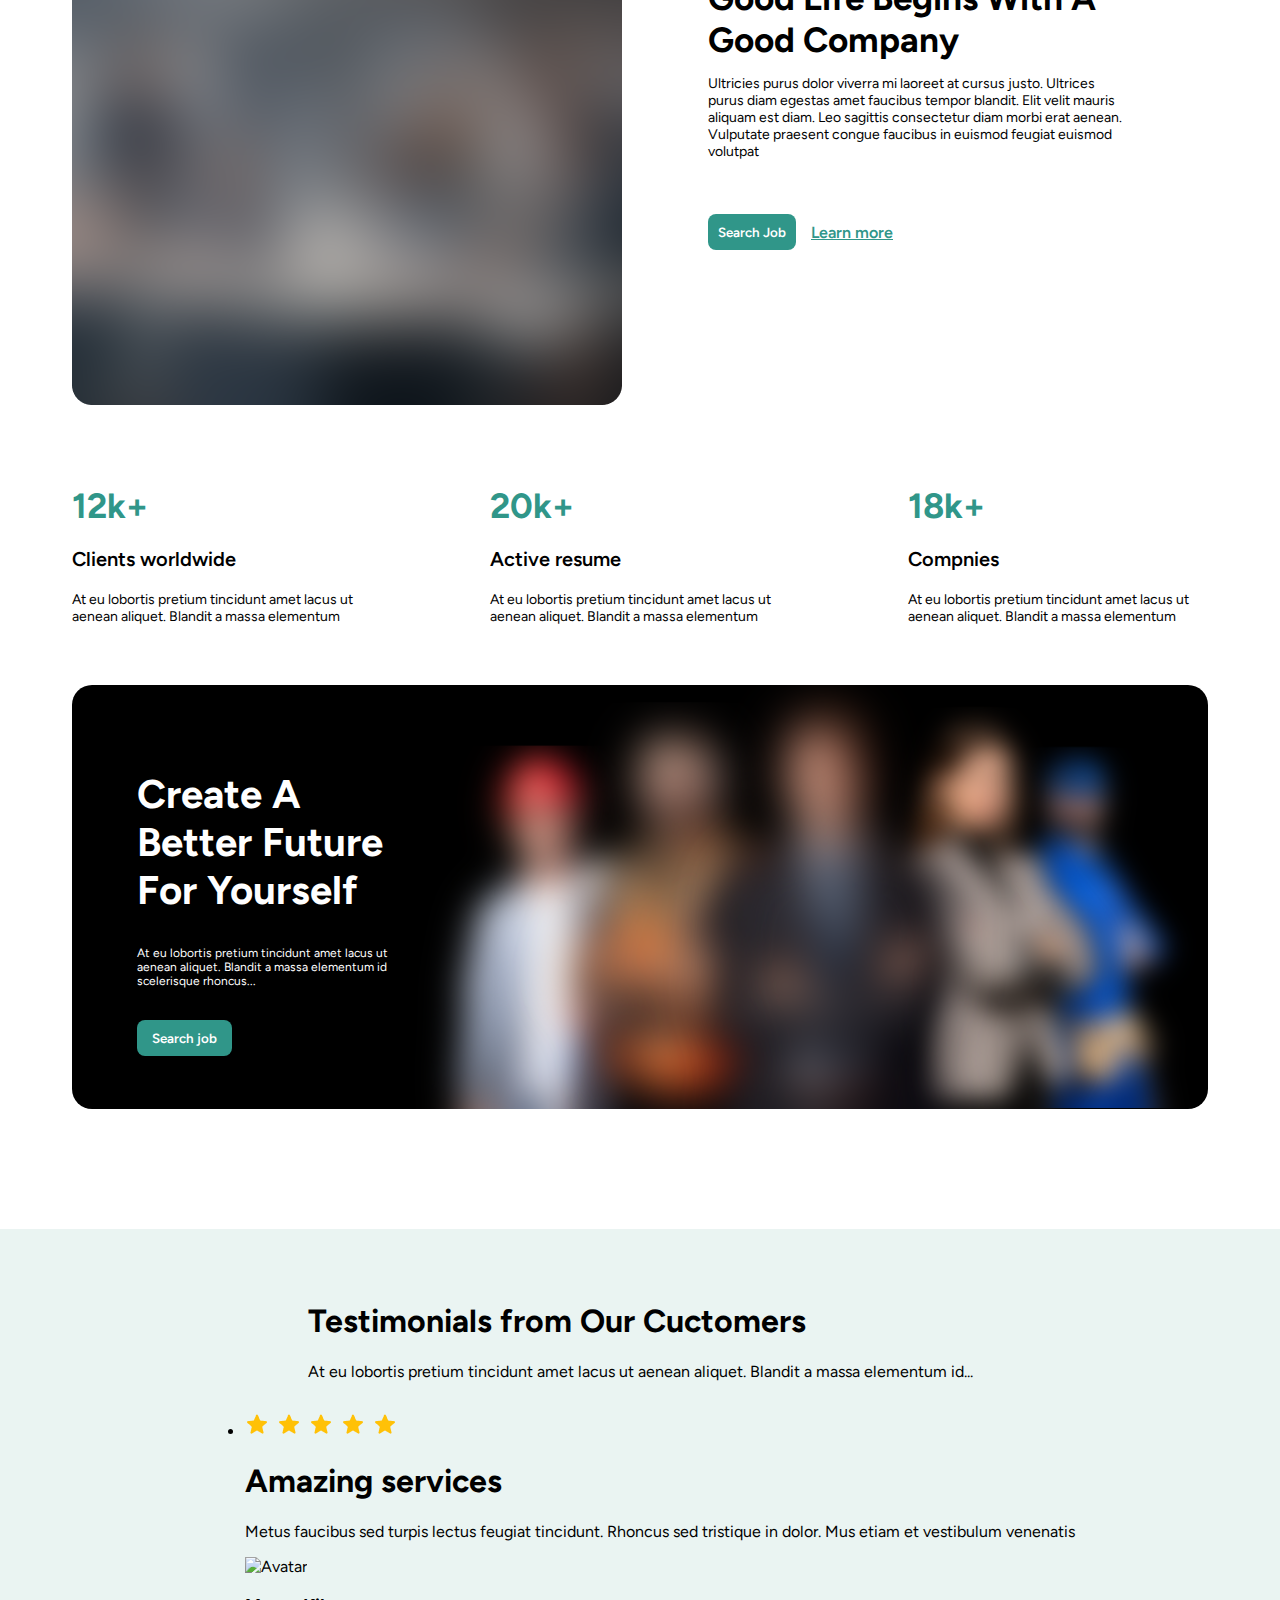
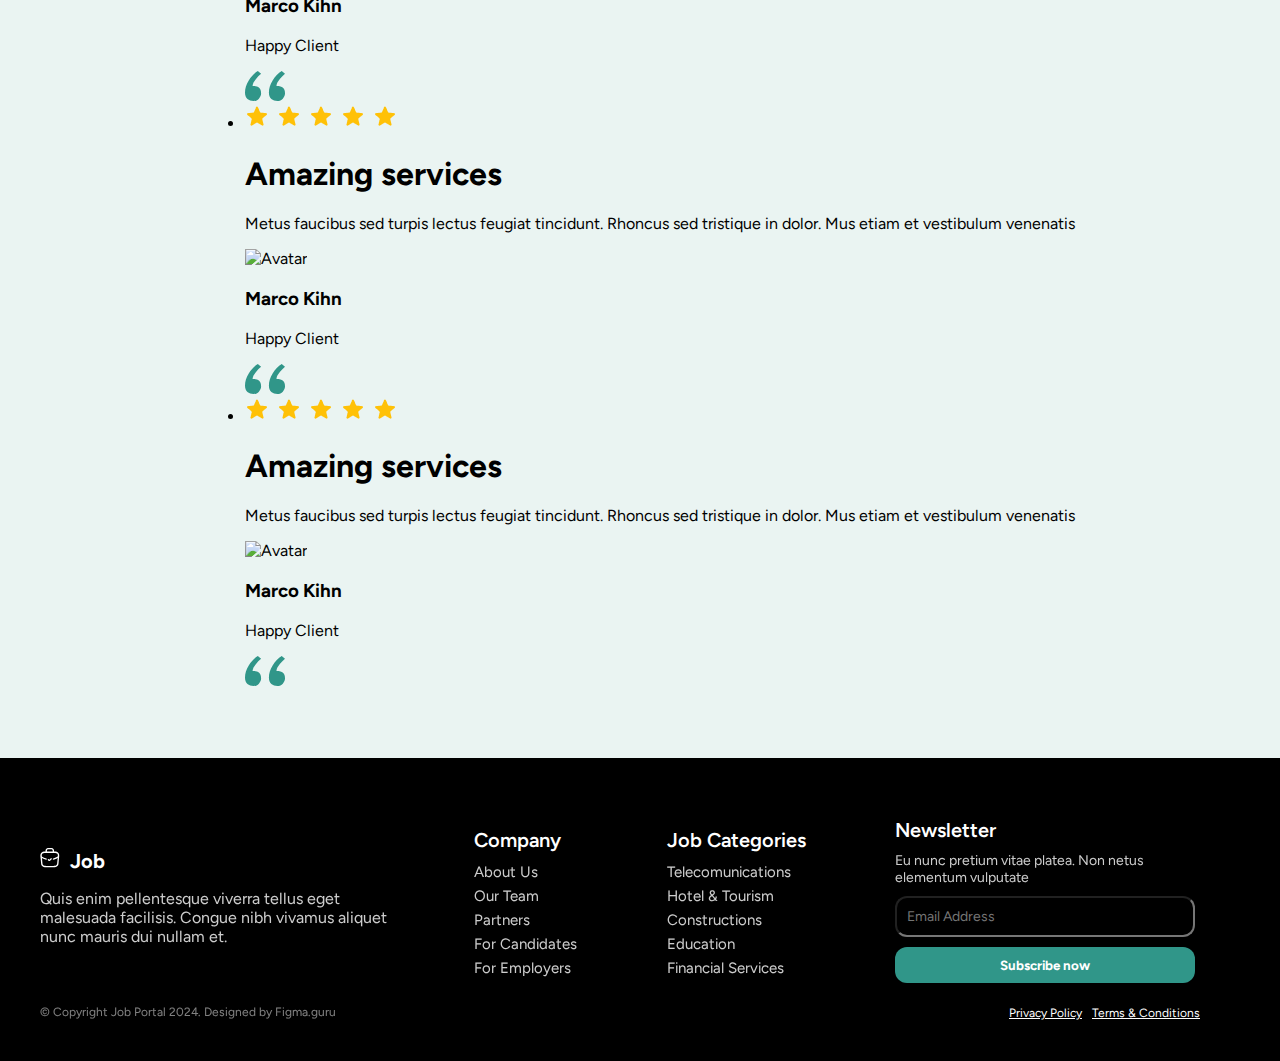
==== commit d9a188c4: "Homepage 80%" ====
--- a/index.html
+++ b/index.html
@@ -8,512 +8,702 @@
   </head>
   <body>
     <main class="homepage-main">
-    <div class="homepage-Background">
+      <div class="homepage-Background">
         <header class="header">
-            <div class="header-logo">
-              <ul id="logo-desktop">
+          <div class="header-logo">
+            <ul id="logo-desktop">
+              <li>
+                <img
+                  src="/images/Group.svg"
+                  alt="logo"
+                  width="20"
+                  height="20"
+                />
+              </li>
+              <li><h3>JobPortal</h3></li>
+            </ul>
+            <ul id="logo-mobile">
+              <li>
+                <img
+                  src="/images/logoMobile.svg"
+                  alt="logo"
+                  width="20"
+                  height="20"
+                />
+              </li>
+              <li><h3>Jobs</h3></li>
+            </ul>
+          </div>
+          <article class="header-menu">
+            <ul>
+              <li><a href="/index.html" id="this-page">Home</a></li>
+              <li><a href="/job.html">Jobs</a></li>
+              <li><a href="/abutUs.html">About Us</a></li>
+              <li><a href="/contactUs.html">Contact Us</a></li>
+            </ul>
+          </article>
+          <article class="header-buttons">
+            <ul>
+              <li><a href="#">Login</a></li>
+              <li><button>Register</button></li>
+            </ul>
+          </article>
+        </header>
+        <!-- principal -->
+        <section class="homepage-principal">
+          <section class="homepage-principal-search">
+            <h1>Find Your Dream Job Today!</h1>
+            <h3>
+              Connecting Talent with Opportunity: Your Gateway to Career Success
+            </h3>
+            <article class="homepage-principal-search-form">
+              <div class="bar">
+                <div class="firstpart-bar">
+                  <input type="text" placeholder="Job Title or Company" />
+                  <select>
+                    <option>Select Locations</option>
+                    <option>New York</option>
+                    <option>Los Angeles</option>
+                  </select>
+                  <select>
+                    <option>Select Category</option>
+                    <option>Technology</option>
+                    <option>Finance</option>
+                  </select>
+                </div>
+                <div class="secondpart-bar">
+                  <button>
+                    <img src="/images/mgglass.svg" alt="Magnifying glass" />
+                    Search Job
+                  </button>
+                </div>
+              </div>
+            </article>
+            <article class="homepage-principal-search-stats">
+              <ul>
                 <li>
-                  <img src="/images/Group.svg" alt="logo" width="20" height="20" />
+                  <div class="circle">
+                    <img src="/images/briefcase2.svg" alt="briefcase" />
+                  </div>
+                  <div class="stats-info">
+                    <h3>25,850</h3>
+                    <p>Jobs</p>
+                  </div>
                 </li>
-                <li><h3>JobPortal</h3></li>
+                <li>
+                  <div class="circle">
+                    <img src="/images/candidates.svg" alt="Candidates" />
+                  </div>
+                  <div class="stats-info">
+                    <h3>10,250</h3>
+                    <p>Candidates</p>
+                  </div>
+                </li>
+                <li>
+                  <div class="circle">
+                    <img src="/images/building.svg" alt="building" />
+                  </div>
+                  <div class="stats-info">
+                    <h3>18,400</h3>
+                    <p>Companies</p>
+                  </div>
+                </li>
               </ul>
-              <ul id="logo-mobile">
-                <li>
-                  <img src="/images/logoMobile.svg" alt="logo" width="20" height="20" />
-                </li>
-                <li><h3>Jobs</h3></li>
-              </ul>
-            </div>
-            <article class="header-menu">
-              <ul>
-                <li><a href="/index.html" id="this-page">Home</a></li>
-                <li><a href="/job.html">Jobs</a></li>
-                <li><a href="/abutUs.html">About Us</a></li>
-                <li><a href="/contactUs.html">Contact Us</a></li>
-              </ul>
-            </article>
-            <article class="header-buttons">
-              <ul>
-                <li><a href="#">Login</a></li>
-                <li><button>Register</button></li>
-              </ul>
-            </article>
-          </header>
-          <!-- principal -->
-           <section class="homepage-principal">
-                <section>
-                    <h1>Find Your Dream Job Today!</h1>
-                    <h3>
-                    Connecting Talent with Opportunity: Your Gateway to Career Success
-                    </h3>
-                    <article>
-                    <input type="text" placeholder="Job Title or Company" />
-                    <select>
-                        <option>Select Location</option>
-                        <option>New York</option>
-                        <option>Los Angeles</option>
-                    </select>
-                    <select>
-                        <option>Select Category</option>
-                        <option>Technology</option>
-                        <option>Finance</option>
-                    </select>
-                    <button>
-                        <img src="/images/mgglass.svg" alt="Magnifying glass" /> Search Job
-                    </button>
-                    </article>
-                    <article>
-                        <ul>
-                            <li>
-                                <img src="/images/briefcase2.svg" alt="briefcase">
-                                <h3>25,850</h3>
-                                <p>Jobs</p>
-                            </li>
-                            <li>
-                                <img src="/images/candidates.svg" alt="Candidates">
-                                <h3>10,250</h3>
-                                <p>Candidates</p>
-                            </li>
-                            <li>
-                                <img src="/images/building.svg" alt="building">
-                                <h3>18,400</h3>
-                                <p>Companies</p>
-                            </li>
-                        </ul>
-                    </article>
-                </section>
-                <section>
-                    <ul>
-                        <li><a href="#"><img src="/images/Spotify.png" alt="Spotify"></a></li>
-                        <li><a href="#"><img src="/images/slack.png" alt="Slack"></a></li>
-                        <li><a href="#"><img src="/images/adobe.png" alt="Adobe"></a></li>
-                        <li><a href="#"><img src="/images/asana.png" alt="Asana"></a></li>
-                        <li><a href="#"><img src="/images/linear.png" alt="Linear"></a></li>
-                    </ul>
-                </section>
-           </section>
-    </div>
+            </article>
+          </section>
+          <section class="homepage-principal-companies">
+            <ul>
+              <li>
+                <a href="#"><img src="/images/Spotify.png" alt="Spotify" /></a>
+              </li>
+              <li>
+                <a href="#"><img src="/images/slack.png" alt="Slack" /></a>
+              </li>
+              <li>
+                <a href="#"><img src="/images/adobe.png" alt="Adobe" /></a>
+              </li>
+              <li>
+                <a href="#"><img src="/images/asana.png" alt="Asana" /></a>
+              </li>
+              <li>
+                <a href="#"><img src="/images/linear.png" alt="Linear" /></a>
+              </li>
+            </ul>
+          </section>
+        </section>
+      </div>
       <!-- Recent Jobs -->
       <section class="homepage-recent-jobs">
-            <div>
-                <h2>Recent Jobs Available</h2>
-                <p>At eu lobortis pretium tincidunt amet lacus ut aenean aliquet</p>
-                <a href="#">View all</a>
+        <div class="homepage-recent-jobs-head">
+          <h1>Recent Jobs Available</h1>
+          <p>At eu lobortis pretium tincidunt amet lacus ut aenean aliquet</p>
+          <a href="#">View all</a>
+        </div>
+        <ul class="cardlist">
+          <li>
+            <article class="card-job">
+              <div class="first-row">
+                <div class="cover">
+                  <p>10 min ago</p>
+                </div>
+                <a href="#"
+                  ><img src="/images/savemarket.svg" alt="Save Market"
+                /></a>
+              </div>
+              <div class="second-row">
+                <img src="/images/Cmp1.svg" alt="Company Logo" />
+                <div class="companyinfo">
+                  <h3>Forward Security Director</h3>
+                  <p>Bauch, Schuppe and Schulist Co</p>
+                </div>
+              </div>
+              <div class="third-row">
+                <ul>
+                  <li>
+                    <img src="/images/briefcaseblue.svg" alt="briefcase" />
+                    <p>Hotel & Torusim</p>
+                  </li>
+                  <li>
+                    <img src="/images/clock.svg" alt="Clock" />
+                    <p>Full time</p>
+                  </li>
+                  <li>
+                    <img src="/images/wallet.svg" alt="Wallet" />
+                    <p>$40000-$42000</p>
+                  </li>
+                  <li>
+                    <img src="/images/map-pin.svg" alt="Location" />
+                    <p>New-York,USA</p>
+                  </li>
+                </ul>
+                <button>Job Details</button>
+              </div>
+            </article>
+          </li>
+          <li>
+            <article class="card-job">
+              <div class="first-row">
+                <div class="cover">
+                  <p>12 min ago</p>
+                </div>
+                <a href="#"
+                  ><img src="/images/savemarket.svg" alt="Save Market"
+                /></a>
+              </div>
+              <div class="second-row">
+                <img src="/images/cmp2.svg" alt="Company Logo" />
+                <div class="companyinfo">
+                  <h3>Regional Creative Facilitator</h3>
+                  <p>Wisozk - Becker Co</p>
+                </div>
+              </div>
+              <div class="third-row">
+                <ul>
+                  <li>
+                    <img src="/images/briefcaseblue.svg" alt="briefcase" />
+                    <p>Media</p>
+                  </li>
+                  <li>
+                    <img src="/images/clock.svg" alt="Clock" />
+                    <p>Part time</p>
+                  </li>
+                  <li>
+                    <img src="/images/wallet.svg" alt="Wallet" />
+                    <p>$28000-$32000</p>
+                  </li>
+                  <li>
+                    <img src="/images/map-pin.svg" alt="Location" />
+                    <p>Los- Angeles,USA</p>
+                  </li>
+                </ul>
+                <button>Job Details</button>
+              </div>
+            </article>
+          </li>
+          <li>
+            <article class="card-job">
+              <div class="first-row">
+                <div class="cover">
+                  <p>15 min ago</p>
+                </div>
+                <a href="#"
+                  ><img src="/images/savemarket.svg" alt="Save Market"
+                /></a>
+              </div>
+              <div class="second-row">
+                <img src="/images/cmp3.svg" alt="Company Logo" />
+                <div class="companyinfo">
+                  <h3>Internal Integration Planner</h3>
+                  <p>Mraz, Quigley and Feest Inc.</p>
+                </div>
+              </div>
+              <div class="third-row">
+                <ul>
+                  <li>
+                    <img src="/images/briefcaseblue.svg" alt="briefcase" />
+                    <p>Construction</p>
+                  </li>
+                  <li>
+                    <img src="/images/clock.svg" alt="Clock" />
+                    <p>Full time</p>
+                  </li>
+                  <li>
+                    <img src="/images/wallet.svg" alt="Wallet" />
+                    <p>$48000-$50000</p>
+                  </li>
+                  <li>
+                    <img src="/images/map-pin.svg" alt="Location" />
+                    <p>Texas,USA</p>
+                  </li>
+                </ul>
+                <button>Job Details</button>
+              </div>
+            </article>
+          </li>
+          <li>
+            <article class="card-job">
+              <div class="first-row">
+                <div class="cover">
+                  <p>24 min ago</p>
+                </div>
+                <a href="#"
+                  ><img src="/images/savemarket.svg" alt="Save Market"
+                /></a>
+              </div>
+              <div class="second-row">
+                <img src="/images/cmp4.svg" alt="Company Logo" />
+                <div class="companyinfo">
+                  <h3>District Intranet Director</h3>
+                  <p>VonRueden - Weber Co</p>
+                </div>
+              </div>
+              <div class="third-row">
+                <ul>
+                  <li>
+                    <img src="/images/briefcaseblue.svg" alt="briefcase" />
+                    <p>Commerce</p>
+                  </li>
+                  <li>
+                    <img src="/images/clock.svg" alt="Clock" />
+                    <p>Full time</p>
+                  </li>
+                  <li>
+                    <img src="/images/wallet.svg" alt="Wallet" />
+                    <p>$42000-$48000</p>
+                  </li>
+                  <li>
+                    <img src="/images/map-pin.svg" alt="Location" />
+                    <p>Florida,USA</p>
+                  </li>
+                </ul>
+                <button>Job Details</button>
+              </div>
+            </article>
+          </li>
+          <li>
+            <article class="card-job">
+              <div class="first-row">
+                <div class="cover">
+                  <p>26 min ago</p>
+                </div>
+                <a href="#"
+                  ><img src="/images/savemarket.svg" alt="Save Market"
+                /></a>
+              </div>
+              <div class="second-row">
+                <img src="/images/cmp5.svg" alt="Company Logo" />
+                <div class="companyinfo">
+                  <h3>Corporate Tactics Facilitator</h3>
+                  <p>Cormier, Turner and Flatley Inc</p>
+                </div>
+              </div>
+              <div class="third-row">
+                <ul>
+                  <li>
+                    <img src="/images/briefcaseblue.svg" alt="briefcase" />
+                    <p>Commerce</p>
+                  </li>
+                  <li>
+                    <img src="/images/clock.svg" alt="Clock" />
+                    <p>Full time</p>
+                  </li>
+                  <li>
+                    <img src="/images/wallet.svg" alt="Wallet" />
+                    <p>$38000-$40000</p>
+                  </li>
+                  <li>
+                    <img src="/images/map-pin.svg" alt="Location" />
+                    <p>Boston,USA</p>
+                  </li>
+                </ul>
+                <button>Job Details</button>
+              </div>
+            </article>
+          </li>
+        </ul>
+      </section>
+      <!-- Categories -->
+      <section class="homepage-categories">
+        <header>
+          <h1>Browse by Category</h1>
+          <p>
+            At eu lobortis pretium tincidunt amet lacus ut aenean aliquet.
+            Blandit a massa elementum id sceleri
+          </p>
+        </header>
+        <ul>
+          <li>
+            <a href="#">
+              <article class="categorycard">
+                <div class="info">
+                  <img src="/images/plant.svg" alt="Plant" />
+                  <h3>Agriculture</h3>
+                  <div class="jobcover">
+                    <p>1254 jobs</p>
+                  </div>
+                </div>
+              </article>
+            </a>
+          </li>
+          <li>
+            <a href="#">
+              <article class="categorycard">
+                <div class="info">
+                  <img src="/images/metal.svg" alt="Metal" />
+                  <h3>Metal Production</h3>
+                  <div class="jobcover">
+                    <p>816 jobs</p>
+                  </div>
+                </div>
+              </article>
+            </a>
+          </li>
+          <li>
+            <a href="#">
+              <article class="categorycard">
+                <div class="info">
+                  <img src="/images/commerce.svg" alt="Commerce" />
+                  <h3>Commerce</h3>
+                  <div class="jobcover">
+                    <p>2082 jobs</p>
+                  </div>
+                </div>
+              </article>
+            </a>
+          </li>
+          <li>
+            <a href="#">
+              <article class="categorycard">
+                <div class="info">
+                  <img src="/images/Construction.svg" alt="Construction" />
+                  <h3>Construction</h3>
+                  <div class="jobcover">
+                    <p>1520 jobs</p>
+                  </div>
+                </div>
+              </article>
+            </a>
+          </li>
+        </ul>
+        <ul>
+          <li>
+            <a href="#">
+              <article class="categorycard">
+                <div class="info">
+                  <img src="/images/Hotel.svg" alt="Hotel & Tourism" />
+                  <h3>Hotel & Tourism</h3>
+                  <div class="jobcover">
+                    <p>1022 jobs</p>
+                  </div>
+                </div>
+              </article>
+            </a>
+          </li>
+          <li>
+            <a href="#">
+              <article class="categorycard">
+                <div class="info">
+                  <img src="/images/education.svg" alt="Education" />
+                  <h3>Education</h3>
+                  <div class="jobcover">
+                    <p>1496 jobs</p>
+                  </div>
+                </div>
+              </article>
+            </a>
+          </li>
+          <li>
+            <a href="#">
+              <article class="categorycard">
+                <div class="info">
+                  <img src="/images/financial.svg" alt="Financial Services" />
+                  <h3>Financial Services</h3>
+                  <div class="jobcover">
+                    <p>1529 jobs</p>
+                  </div>
+                </div>
+              </article>
+            </a>
+          </li>
+          <li>
+            <a href="#">
+              <article class="categorycard">
+                <div class="info">
+                  <img src="/images/transport.svg" alt="Transport" />
+                  <h3>Transport</h3>
+                  <div class="jobcover">
+                    <p>1244 jobs</p>
+                  </div>
+                </div>
+              </article>
+            </a>
+          </li>
+        </ul>
+      </section>
+      <!-- adittional content -->
+      <div class="homepage-additional-content">
+        <section class="homepage-additional-content-principal">
+          <img src="/images/additionalimg.png" alt="blurr image" />
+          <article class="information">
+            <h1>Good Life Begins With A Good Company</h1>
+            <p>
+              Ultricies purus dolor viverra mi laoreet at cursus justo. Ultrices
+              purus diam egestas amet faucibus tempor blandit. Elit velit mauris
+              aliquam est diam. Leo sagittis consectetur diam morbi erat aenean.
+              Vulputate praesent congue faucibus in euismod feugiat euismod
+              volutpat
+            </p>
+            <ul>
+              <li>
+                <button>Search Job</button>
+              </li>
+              <li>
+                <a href="#">Learn more</a>
+              </li>
+            </ul>
+          </article>
+        </section>
+        <section class="homepage-additional-content-stats">
+          <ul>
+            <li>
+              <h2>12k+</h2>
+              <h3>Clients worldwide</h3>
+              <p>
+                At eu lobortis pretium tincidunt amet lacus ut aenean aliquet.
+                Blandit a massa elementum
+              </p>
+            </li>
+            <li>
+              <h2>20k+</h2>
+              <h3>Active resume</h3>
+              <p>
+                At eu lobortis pretium tincidunt amet lacus ut aenean aliquet.
+                Blandit a massa elementum
+              </p>
+            </li>
+            <li>
+              <h2>18k+</h2>
+              <h3>Compnies</h3>
+              <p>
+                At eu lobortis pretium tincidunt amet lacus ut aenean aliquet.
+                Blandit a massa elementum
+              </p>
+            </li>
+          </ul>
+        </section>
+        <div class="bannerBackground">
+          <article class="banner-info">
+            <h1>Create A Better Future For Yourself</h1>
+            <p>
+              At eu lobortis pretium tincidunt amet lacus ut aenean aliquet.
+              Blandit a massa elementum id scelerisque rhoncus...
+            </p>
+            <button>Search job</button>
+          </article>
+          <article class="banner-image">
+            <img src="/images/jobbanner.png" alt="people" />
+          </article>
+        </div>
+      </div>
+      <!-- Testimonials -->
+      <section class="homepage-testimonials">
+        <header>
+          <h1>Testimonials from Our Cuctomers</h1>
+          <p>
+            At eu lobortis pretium tincidunt amet lacus ut aenean aliquet.
+            Blandit a massa elementum id...
+          </p>
+        </header>
+
+        <ul class="testimonials-cards">
+          <li>
+            <img src="/images/Stars.png" alt="Stars" />
+
+            <div class="testimonial-info">
+              <h1>Amazing services</h1>
+              <p>
+                Metus faucibus sed turpis lectus feugiat tincidunt. Rhoncus sed
+                tristique in dolor. Mus etiam et vestibulum venenatis
+              </p>
             </div>
-            <ul>
-                <li>
-                    <div>
-                        <p>10 min ago</p>
-                        <a href="#"><img src="/images/savemarket.svg" alt="Save Market"></a>
-                    </div>
-                    <div>
-                        <img src="/images/Cmp1.svg" alt="Company Logo">
-                        <h3>Forward Security Director</h3>
-                        <p>Bauch, Schuppe and Schulist Co</p>
-                    </div>
-                    <div>
-                        <ul>
-                            <li>
-                                <spam><img src="/images/briefcaseblue.svg" alt="briefcase">Hotel & Torusim</spam>
-                            </li>
-                            <li>
-                                <spam><img src="/images/clock.svg" alt="Clock">Full time</spam>
-                            </li>
-                            <li>
-                                <spam><img src="/images/wallet.svg" alt="Wallet">$40000-$42000</spam>
-                            </li>
-                            <li>
-                                <spam><img src="/images/map-pin.svg" alt="Location">New-York, USA</spam>
-                            </li>
-                        </ul>
-                        <button>Job Details</button>
-                    </div>
-                </li>
-                <li>
-                    <div>
-                        <p>12 min ago</p>
-                        <a href="#"><img src="/images/savemarket.svg" alt="Save Market"></a>
-                    </div>
-                    <div>
-                        <img src="/images/cmp2.svg" alt="Company Logo">
-                        <h3>Regional Creative Facilitator</h3>
-                        <p>Wisozk - Becker Co</p>
-                    </div>
-                    <div>
-                        <ul>
-                            <li>
-                                <spam><img src="/images/briefcaseblue.svg" alt="briefcase">Media</spam>
-                            </li>
-                            <li>
-                                <spam><img src="/images/clock.svg" alt="Clock">Part time</spam>
-                            </li>
-                            <li>
-                                <spam><img src="/images/wallet.svg" alt="Wallet">$28000-$32000</spam>
-                            </li>
-                            <li>
-                                <spam><img src="/images/map-pin.svg" alt="Location">Los- Angeles, USA</spam>
-                            </li>
-                        </ul>
-                        <button>Job Details</button>
-                    </div>
-                </li>
-                <li>
-                    <div>
-                        <p>15 min ago</p>
-                        <a href="#"><img src="/images/savemarket.svg" alt="Save Market"></a>
-                    </div>
-                    <div>
-                        <img src="/images/cmp3.svg" alt="Company Logo">
-                        <h3>Internal Integration Planner</h3>
-                        <p>Mraz, Quigley and Feest Inc.</p>
-                    </div>
-                    <div>
-                        <ul>
-                            <li>
-                                <spam><img src="/images/briefcaseblue.svg" alt="briefcase">Construction</spam>
-                            </li>
-                            <li>
-                                <spam><img src="/images/clock.svg" alt="Clock">Full time</spam>
-                            </li>
-                            <li>
-                                <spam><img src="/images/wallet.svg" alt="Wallet">$48000-$50000</spam>
-                            </li>
-                            <li>
-                                <spam><img src="/images/map-pin.svg" alt="Location">Texas, USA</spam>
-                            </li>
-                        </ul>
-                        <button>Job Details</button>
-                    </div>
-                </li>
-                <li>
-                    <div>
-                        <p>24 min ago</p>
-                        <a href="#"><img src="/images/savemarket.svg" alt="Save Market"></a>
-                    </div>
-                    <div>
-                        <img src="/images/cmp4.svg" alt="Company Logo">
-                        <h3>District Intranet Director</h3>
-                        <p>VonRueden - Weber Co</p>
-                    </div>
-                    <div>
-                        <ul>
-                            <li>
-                                <spam><img src="/images/briefcaseblue.svg" alt="briefcase">Commerce</spam>
-                            </li>
-                            <li>
-                                <spam><img src="/images/clock.svg" alt="Clock">Full tiem</spam>
-                            </li>
-                            <li>
-                                <spam><img src="/images/wallet.svg" alt="Wallet">$42000-$48000</spam>
-                            </li>
-                            <li>
-                                <spam><img src="/images/map-pin.svg" alt="Location">Florida, USA</spam>
-                            </li>
-                        </ul>
-                        <button>Job Details</button>
-                    </div>
-                </li>
-                <li>
-                    <div>
-                        <p>26 min ago</p>
-                        <a href="#"><img src="/images/savemarket.svg" alt="Save Market"></a>
-                    </div>
-                    <div>
-                        <img src="/images/cmp5.svg" alt="Company Logo">
-                        <h3>Corporate Tactics Facilitator</h3>
-                        <p>Cormier, Turner and Flatley Inc</p>
-                    </div>
-                    <div>
-                        <ul>
-                            <li>
-                                <spam><img src="/images/briefcaseblue.svg" alt="briefcase">Commerce</spam>
-                            </li>
-                            <li>
-                                <spam><img src="/images/clock.svg" alt="Clock">Full time</spam>
-                            </li>
-                            <li>
-                                <spam><img src="/images/wallet.svg" alt="Wallet">$38000-$40000</spam>
-                            </li>
-                            <li>
-                                <spam><img src="/images/map-pin.svg" alt="Location">Boston, USA</spam>
-                            </li>
-                        </ul>
-                        <button>Job Details</button>
-                    </div>
-                </li>
-            </ul>
+            <div class="testimonial-user">
+              <img src="/images/Avatar.png" alt="Avatar" />
+              <div class="testimonial-username">
+                <h3>Marco Kihn</h3>
+                <p>Happy Client</p>
+              </div>
+
+              <img src="/images/Quotes.svg" alt="Quotes" />
+            </div>
+          </li>
+
+          <li>
+            <img src="/images/Stars.png" alt="Stars" />
+
+            <div class="testimonial-info">
+              <h1>Amazing services</h1>
+              <p>
+                Metus faucibus sed turpis lectus feugiat tincidunt. Rhoncus sed
+                tristique in dolor. Mus etiam et vestibulum venenatis
+              </p>
+            </div>
+            <div class="testimonial-user">
+              <img src="/images/Avatar.png" alt="Avatar" />
+              <div class="testimonial-username">
+                <h3>Marco Kihn</h3>
+                <p>Happy Client</p>
+              </div>
+
+              <img src="/images/Quotes.svg" alt="Quotes" />
+            </div>
+          </li>
+          <li>
+            <img src="/images/Stars.png" alt="Stars" />
+
+            <div class="testimonial-info">
+              <h1>Amazing services</h1>
+              <p>
+                Metus faucibus sed turpis lectus feugiat tincidunt. Rhoncus sed
+                tristique in dolor. Mus etiam et vestibulum venenatis
+              </p>
+            </div>
+            <div class="testimonial-user">
+              <img src="/images/Avatar.png" alt="Avatar" />
+              <div class="testimonial-username">
+                <h3>Marco Kihn</h3>
+                <p>Happy Client</p>
+              </div>
+
+              <img src="/images/Quotes.svg" alt="Quotes" />
+            </div>
+          </li>
+        </ul>
       </section>
-        <!-- Categories -->
-        <section class="homepage-categories">
-            <h1>Browse by Category</h1>
-            <p>At eu lobortis pretium tincidunt amet lacus ut aenean aliquet. Blandit a massa elementum id sceleri</p>
-            <ul>
-                <li>
-                    <article>
-                        <a href="#">
-                            <img src="" alt="Plant">
-                            <h3>Agriculture</h3>
-                            <p>1254 jobs</p>
-                        </a>
-                    </article>
-                </li>
-                <li>
-                    <article>
-                        <a href="#">
-                            <img src="" alt="Metal production logo">
-                            <h3>Metal production</h3>
-                            <p>818 jobs</p>
-                        </a>
-                    </article>
-                </li>
-                <li>
-                    <article>
-                        <a href="#">
-                            <img src="" alt="Commerce logo">
-                            <h3>Commerce</h3>
-                            <p>2082 jobs</p>
-                        </a>
-                    </article>
-                </li>
-                <li>
-                    <article>
-                        <a href="#">
-                            <img src="" alt="Construction logo">
-                            <h3>Construction</h3>
-                            <p>1520 jobs</p>
-                        </a>
-                    </article>
-                </li>
-                <li>
-                    <article>
-                        <a href="#">
-                            <img src="" alt="Hotel suitcases">
-                            <h3>Hotel & Tourism</h3>
-                            <p>1022 jobs</p>
-                        </a>
-                    </article>
-                </li>
-                <li>
-                    <article>
-                        <a href="#">
-                            <img src="" alt="Education log">
-                            <h3>Education</h3>
-                            <p>1496 jobs</p>
-                        </a>
-                    </article>
-                </li>
-                <li>
-                    <article>
-                        <a href="#">
-                            <img src="" alt="Finance logo">
-                            <h3>Financial Services</h3>
-                            <p>1529 jobs</p>
-                        </a>
-                    </article>
-                </li>
-                <li>
-                    <article>
-                        <a href="#">
-                            <img src="" alt="Bus logo">
-                            <h3>Transport</h3>
-                            <p>1244 jobs</p>
-                        </a>
-                    </article>
-                </li>
-            </ul>
-        </section>
-        <!-- adittional content -->
-         <div class="homepage-additional-content">
-            <section>
-                <img src="" alt="idk what is this, but is blurr">
-                <h1>Good Life Begins With A Good Company</h1>
-                <p>Ultricies purus dolor viverra mi laoreet at cursus justo. Ultrices purus diam egestas amet faucibus tempor blandit. Elit velit mauris aliquam est diam. Leo sagittis consectetur diam morbi erat aenean. Vulputate praesent congue faucibus in euismod feugiat euismod volutpat</p>
-                <ul>
-                    <li>
-                        <buttom>Search Job</buttom>
-                    </li>
-                    <li>
-                        <a href="#">Learn more</a>
-                    </li>
-                </ul>
-            </section>
-            <section>
-                <ul>
-                    <li>
-                        <h2>12k+</h2>
-                        <h3>Clients worldwide</h3>
-                        <p>At eu lobortis pretium tincidunt amet lacus ut aenean aliquet. Blandit a massa elementum</p>
-                    </li>
-                    <li>
-                        <h2>20k+</h2>
-                        <h3>Active resume</h3>
-                        <p>At eu lobortis pretium tincidunt amet lacus ut aenean aliquet. Blandit a massa elementum</p>
-                    </li>
-                    <li>
-                        <h2>18k+</h2>
-                        <h3>Compnies</h3>
-                        <p>At eu lobortis pretium tincidunt amet lacus ut aenean aliquet. Blandit a massa elementum</p>
-                    </li>
-                </ul>
-            </section>
-            <section>
-                <img src="" alt="Job Background">
-                <h1>Create A Better 
-                    Future For Yourself</h1>
-                <p>At eu lobortis pretium tincidunt amet lacus ut aenean aliquet. 
-                    Blandit a massa elementum id scelerisque rhoncus</p>
-                <button>Search Job</button>
-            </section>
-         </div>
-        <!-- Testimonials -->
-         <section class="homepage-testimonials">
-            <h1></h1>
-            <p></p>
-            <ul>
-                <li>
-                    <div>
-                        <img src="/images/Stars.png" alt="Stars">
-                    </div>
-                    <div>
-                        <h1>Amazing services</h1>
-                        <p>Metus faucibus sed turpis lectus feugiat tincidunt. Rhoncus sed tristique in dolor. Mus etiam et vestibulum venenatis </p>
-                    </div>
-                    <div>
-                        <img src="/images/Avatar.png" alt="Avatar">
-                        <h3>Marco Kihn</h3>
-                        <p>Happy Client</p>
-                        <img src="/images/Quotes.svg" alt="Quotes">
-                    </div>
-                </li>
-
-                <li>
-                    <div>
-                        <img src="/images/Stars.png" alt="Stars">
-                    </div>
-                    <div>
-                        <h1>Everything simple </h1>
-                        <p>Mus etiam et vestibulum venenatis viverra ut. Elit morbi bibendum ullamcorper 
-                            augue faucibus</p>
-                    </div>
-                    <div>
-                        <img src="/images/Avatar.png" alt="Avatar">
-                        <h3>Kristin Hester</h3>
-                        <p>Happy Client</p>
-                        <img src="/images/Quotes.svg" alt="Quotes">
-                    </div>
-                </li>
-
-                <li>
-                    <div>
-                        <img src="/images/Stars.png" alt="Stars">
-                    </div>
-                    <div>
-                        <h1>Awesome, thank you!</h1>
-                        <p>Rhoncus sed tristique in dolor. Mus etiam et vestibulum venenatis viverra ut. Elit morbi bibendum ullamcorper augue faucibus. Nulla et tempor montes</p>
-                    </div>
-                    <div>
-                        <img src="" alt="Avatar">
-                        <h3>Zion Cisneros</h3>
-                        <p>Happy Client</p>
-                        <img src="/images/Quotes.svg" alt="Quotes">
-                    </div>
-                </li>
-            </ul>
-         </section>
-        <!-- News and Blog -->
-         <section class="homepage-news-blog">
-            <div>
-                <h1>News and Blog</h1>
-                <p>Metus faucibus sed turpis lectus feugiat tincidunt. Rhoncus sed tristique in dolor</p>
-                <a href="#">View all</a>
-            </div>
-            <ul>
-                <li>
-                    <article>
-                        <div>
-                            <img src="" alt="New Image">
-                            <span>News</span>
-                        </div>
-                        <p>30 March 2024</p>
-                        <h3>Revitalizing Workplace Morale: Innovative Tactics for Boosting Employee Engagement in 2024</h3>
-                        <a href="#">Read more <img src="/images/arrow-right.svg" alt="right arrow"></a>
-                    </article>
-                </li>
-                <li>
-                    <article>
-                        <div>
-                            <img src="" alt="Blog Image">
-                            <span>Blog</span>
-                        </div>
-                        <p>30 March 2024</p>
-                        <h3>How to avoid the top six most common job interview mistakes</h3>
-                        <a href="#">Read more <img src="/images/arrow-right.svg" alt="right arrow"></a>
-                    </article>
-                </li>
-            </ul>
-         </section>
+      <!-- News and Blog -->
+      <section class="homepage-news-blog">
+        <div>
+          <h1>News and Blog</h1>
+          <p>
+            Metus faucibus sed turpis lectus feugiat tincidunt. Rhoncus sed
+            tristique in dolor
+          </p>
+          <a href="#">View all</a>
+        </div>
+        <ul>
+          <li>
+            <article>
+              <div>
+                <img src="" alt="New Image" />
+                <span>News</span>
+              </div>
+              <p>30 March 2024</p>
+              <h3>
+                Revitalizing Workplace Morale: Innovative Tactics for Boosting
+                Employee Engagement in 2024
+              </h3>
+              <a href="#"
+                >Read more <img src="/images/arrow-right.svg" alt="right arrow"
+              /></a>
+            </article>
+          </li>
+          <li>
+            <article>
+              <div>
+                <img src="" alt="Blog Image" />
+                <span>Blog</span>
+              </div>
+              <p>30 March 2024</p>
+              <h3>
+                How to avoid the top six most common job interview mistakes
+              </h3>
+              <a href="#"
+                >Read more <img src="/images/arrow-right.svg" alt="right arrow"
+              /></a>
+            </article>
+          </li>
+        </ul>
+      </section>
       <footer class="footer">
         <div class="footer-up">
-            <article class="footer-job">
-                <ul>
-                <li>
-                    <img
-                    src="/images/Group.svg"
-                    alt="logo"
-                    width="20"
-                    height="20"
-                    />
-                </li>
-                <li>
-                    <h3>Job</h3>
-                </li>
-                </ul>
-                <p>
-                Quis enim pellentesque viverra tellus eget malesuada facilisis.
-                Congue nibh vivamus aliquet nunc mauris dui nullam et.
-                </p>
-        </article>
-        <article class="footer-company"> 
+          <article class="footer-job">
+            <ul>
+              <li>
+                <img
+                  src="/images/Group.svg"
+                  alt="logo"
+                  width="20"
+                  height="20"
+                />
+              </li>
+              <li>
+                <h3>Job</h3>
+              </li>
+            </ul>
+            <p>
+              Quis enim pellentesque viverra tellus eget malesuada facilisis.
+              Congue nibh vivamus aliquet nunc mauris dui nullam et.
+            </p>
+          </article>
+          <article class="footer-company">
             <h3>Company</h3>
             <ul>
-                <li><a href="#">About Us</a></li>
-                <li><a href="#">Our Team</a></li>
-                <li><a href="#">Partners</a></li>
-                <li><a href="#">For Candidates</a></li>
-                <li><a href="#">For Employers</a></li>
-            </ul>
-        </article>
-        <article class="footer-categories">
+              <li><a href="#">About Us</a></li>
+              <li><a href="#">Our Team</a></li>
+              <li><a href="#">Partners</a></li>
+              <li><a href="#">For Candidates</a></li>
+              <li><a href="#">For Employers</a></li>
+            </ul>
+          </article>
+          <article class="footer-categories">
             <h3>Job Categories</h3>
             <ul>
-                <li><a href="#">Telecomunications</a></li>
-                <li><a href="#">Hotel & Tourism</a></li>
-                <li><a href="#">Constructions</a></li>
-                <li><a href="#">Education</a></li>
-                <li><a href="#">Financial Services</a></li>
-            </ul>
-        </article>
-        <article class="footer-newsletter">
+              <li><a href="#">Telecomunications</a></li>
+              <li><a href="#">Hotel & Tourism</a></li>
+              <li><a href="#">Constructions</a></li>
+              <li><a href="#">Education</a></li>
+              <li><a href="#">Financial Services</a></li>
+            </ul>
+          </article>
+          <article class="footer-newsletter">
             <h3>Newsletter</h3>
             <p>Eu nunc pretium vitae platea. Non netus elementum vulputate</p>
             <form>
-                <input type="email" placeholder="Email Address" />
-                <button>Subscribe now</button>
+              <input type="email" placeholder="Email Address" />
+              <button>Subscribe now</button>
             </form>
-        </article>
+          </article>
         </div>
         <div class="footer-down">
-            <article class="footer-copyrigth">
-                <p>© Copyright Job Portal 2024. Designed by Figma.guru</p>
-            </article>
-            <article class="footer-legal">
-                <ul>
-                    <li><a href="#">Privacy Policy</a></li>
-                    <li><a href="#">Terms & Conditions</a></li>
-                </ul>
-            </article>
+          <article class="footer-copyrigth">
+            <p>© Copyright Job Portal 2024. Designed by Figma.guru</p>
+          </article>
+          <article class="footer-legal">
+            <ul>
+              <li><a href="#">Privacy Policy</a></li>
+              <li><a href="#">Terms & Conditions</a></li>
+            </ul>
+          </article>
         </div>
-        
       </footer>
     </main>
   </body>
--- a/styles/styles.css
+++ b/styles/styles.css
@@ -1,14 +1,16 @@
+@import url("https://fonts.googleapis.com/css2?family=Figtree:ital,wght@0,300..900;1,300..900&display=swap");
+
 :root {
-  --primary-color: #309689;
+  --primary-color: rgb(48, 150, 137);
   --primary-text-color: #fff;
   --secondary-text-color: #000;
+  --primary-bg-color: #000;
   --sub-text-color: #f8f9fa;
-  --primary-bg-color: #000;
-}
-
-@import url('https://fonts.googleapis.com/css2?family=Figtree:ital,wght@0,300..900;1,300..900&display=swap');
-*{
-font-family: 'Figtree', sans-serif;
+  --background-primary: rgba(48, 150, 131, 0.1);
+}
+
+* {
+  font-family: "Figtree", sans-serif;
 }
 
 body {
@@ -16,303 +18,787 @@
   padding: 0;
 }
 
+/* -------------Backgrounds---------------- */
 .homepage-Background {
-  background-image: url('/images/background.png');
+  background-image: url("/images/background.png");
   background-size: cover;
   background-position: center;
-}
-
-.Background{
-    background-color: var(--primary-bg-color);
-}
-/*Header*/
-
-.header{
-    grid-area: header;
-    display: flex;
-    justify-content: space-between;
-    padding: 5px 5%;
-}
-
-  .header-logo,
-  .header-menu,
-  .header-buttons {
-    display: flex;
-    align-items: center;
-  }
+  height: 100vh;
+  position: relative;
+}
+
+.Background {
+  background-color: var(--primary-bg-color);
+}
+
+/*----------Header-------------------------------*/
+
+.header {
+  display: flex;
+  justify-content: space-between;
+  grid-area: header;
+  padding: 5px 5%;
+}
+
+.header-logo,
+.header-menu,
+.header-buttons {
+  align-items: center;
+  display: flex;
+}
 
 .header-logo ul,
 .header-menu ul,
 .header-buttons ul {
-    display: flex;
-    gap: 15px; 
-    list-style: none; 
-    margin: 0;
-    padding: 0;
-}
-
-.header-logo li{
+  display: flex;
+  gap: 15px;
+  list-style: none;
+  margin: 0;
+  padding: 0;
+}
+
+.header-logo li {
+  align-items: center;
+  color: var(--primary-text-color);
+  display: flex;
+}
+.header-logo li h3 {
+  font-size: 15px;
+  font-weight: 500;
+}
+
+.header-logo #logo-mobile {
+  display: none;
+}
+
+.header-logo img {
+  display: block;
+}
+
+.header-logo ul {
+  gap: 10px;
+}
+
+.header-menu li a {
+  color: var(--primary-text-color);
+  font-size: 15px;
+  opacity: 0.5;
+  text-decoration: none;
+}
+.header-menu #this-page {
+  font-weight: 600;
+  opacity: 1;
+}
+
+.header-buttons li {
+  align-items: center;
+  display: flex;
+}
+.header-buttons li button {
+  background-color: var(--primary-color);
+  border: none;
+  border-radius: 8px;
+  color: var(--primary-text-color);
+  cursor: pointer;
+  font-size: 14px;
+  font-weight: 600;
+  height: 40px;
+  padding: 10px 20px;
+  width: 101px;
+}
+
+.header-buttons li a {
+  color: var(--primary-text-color);
+  font-size: 15px;
+  padding-right: 10px;
+  text-decoration: none;
+}
+
+/*---------------Footer------------------------------*/
+
+.footer {
+  background-color: var(--primary-bg-color);
+  color: var(--primary-text-color);
+  display: flex;
+  flex-direction: column;
+  grid-area: footer;
+  padding: 60px 80px 30px 40px;
+}
+
+.footer-up {
+  align-items: center;
+  display: flex;
+  justify-content: space-between;
+}
+
+.footer-job ul,
+.footer-company ul,
+.footer-categories ul,
+.footer-legal ul {
+  margin: 0;
+  list-style: none;
+  padding: 0;
+}
+
+.footer-company a,
+.footer-categories a {
+  color: var(--primary-text-color);
+  font-size: 15px;
+  opacity: 0.8;
+  text-decoration: none;
+}
+
+/* footer job  */
+.footer-job ul {
+  align-items: center;
+  display: flex;
+}
+
+.footer-job {
+  font-size: 20px;
+  font-weight: 600;
+  max-width: 350px;
+}
+
+.footer-job p {
+  font-size: 16px;
+  font-weight: 400;
+  opacity: 0.8;
+}
+
+.footer-job h3 {
+  font-size: 20px;
+  margin: 0;
+}
+
+.footer-job ul {
+  margin-bottom: 10px;
+}
+
+.footer-job ul li {
+  padding-right: 10px;
+}
+
+/* footer company */
+.footer-company,
+.footer-categories,
+.footer-newsletter {
+  padding: 0 5px;
+}
+.footer-company h3 {
+  font-size: 20px;
+  font-weight: 600;
+  margin: 0 0 10px 0;
+}
+.footer-company ul li {
+  font-size: 16px;
+  padding-bottom: 5px;
+}
+
+/* footer categories */
+.footer-categories h3 {
+  font-size: 20px;
+  font-weight: 600;
+  margin: 0 0 10px 0;
+}
+.footer-categories ul li {
+  font-size: 16px;
+  padding-bottom: 5px;
+}
+/* footer newsletter */
+.footer-newsletter {
+  max-width: 300px;
+}
+.footer-newsletter h3 {
+  font-size: 20px;
+  font-weight: 600;
+  margin: 0 0 10px 0;
+}
+.footer-newsletter p {
+  font-size: 14px;
+  margin: 0;
+  opacity: 0.8;
+}
+.footer-newsletter form {
+  display: flex;
+  flex-direction: column;
+  justify-content: space-between;
+  margin: 10px 0;
+}
+.footer-newsletter input {
+  background-color: transparent;
+  border: 1px solid --primary-text-color;
+  border-radius: 12px;
+  box-shadow: none;
+  color: var(--primary-text-color);
+  font-size: 14px;
+  margin-bottom: 10px;
+  padding: 10px;
+}
+.footer-newsletter button {
+  background-color: var(--primary-color);
+  border: none;
+  border-radius: 12px;
+  color: var(--primary-text-color);
+  cursor: pointer;
+  font-weight: 700;
+  padding: 10px 20px;
+}
+
+.footer-down {
+  align-items: center;
+  display: flex;
+  justify-content: space-between;
+}
+.footer-legal ul {
+  display: flex;
+  gap: 10px;
+}
+.footer-legal a {
+  color: var(--primary-text-color);
+  font-size: 12px;
+}
+.footer-copyrigth {
+  font-size: 12px;
+  opacity: 0.5;
+}
+/*----------------Main from homepage-----------------------*/
+
+.homepage-main {
+  display: grid;
+  grid-template-areas: "header" "homepage-principal" "homepage-recent-jobs" "homepage-categories" "homepage-additional-content" "homepage-testimonials" "homepage-news-blog" "footer";
+}
+/* -------------------Principal page---------------------- */
+.homepage-principal {
+  grid-area: homepage-principal;
+}
+.homepage-principal-search {
+  align-items: center;
+  color: var(--primary-text-color);
+  display: flex;
+  flex-direction: column;
+  height: calc(100vh - 190px);
+  justify-content: center;
+  padding: 20px 20px 0 20px;
+}
+.homepage-principal-search h1 {
+  font-size: 70px;
+  font-weight: 700;
+  margin: 0;
+}
+.homepage-principal-search h3 {
+  font-size: 16px;
+  font-weight: 400;
+  margin: 0;
+  padding-top: 12px;
+}
+
+.homepage-principal-search-form {
+  margin-top: 20px;
+  display: flex;
+}
+.homepage-principal-search-form .bar {
+  align-items: center;
+  background: var(--primary-text-color);
+  border-radius: 16px;
+  border: none;
+  display: flex;
+  height: 60px;
+  overflow: hidden;
+}
+.homepage-principal-search-form .firstpart-bar {
+  display: flex;
+  padding: 10px 0;
+}
+.firstpart-bar input {
+  border: none;
+  outline: none;
+  padding: 5px;
+  position: relative;
+  text-align: center;
+}
+.firstpart-bar select {
+  background-color: var(--primary-text-color);
+  border: none;
+  border-left: 1px solid rgba(0, 0, 0, 0.1);
+  display: flex;
+  outline: none;
+  opacity: 0.5;
+  padding: 5px;
+  margin-right: 20px;
+  text-align: start;
+}
+.homepage-principal-search-form .secondpart-bar {
+  border: none;
+  padding: 0;
+  margin: 0;
+  height: 100%;
+}
+.homepage-principal-search-form .secondpart-bar button {
+  align-items: center;
+  background-color: var(--primary-color);
+  border: none;
+  color: var(--primary-text-color);
+  display: flex;
+  font-size: 14px;
+  font-weight: 500;
+  height: 100%;
+  padding: 10px 20px;
+}
+.secondpart-bar button img {
+  height: 15px;
+  padding: 0;
+  margin: 0;
+  width: 15px;
+}
+
+.homepage-principal-search-stats {
+  display: flex;
+  justify-content: center;
+  padding-top: 60px;
+  width: 100%;
+}
+.homepage-principal-search-stats ul {
+  display: flex;
+  list-style: none;
+  margin: 0;
+  padding: 0;
+  width: 30%;
+  min-width: 500px;
+  justify-content: space-between;
+  align-items: center;
+}
+.homepage-principal-search-stats .circle {
+  width: 60px;
+  height: 60px;
+  background-color: var(--primary-color);
+  border-radius: 50%;
+  display: flex;
+  justify-content: center;
+  align-items: center;
+}
+.homepage-principal-search-stats li {
+  display: flex;
+  align-items: center;
+}
+.homepage-principal-search-stats .stats-info {
+  display: flex;
+  flex-direction: column;
+  padding-left: 10px;
+}
+.homepage-principal-search-stats .stats-info h3 {
+  margin: 0;
+  padding: 0;
+  font-weight: 700;
+  font-size: 20px;
+}
+.homepage-principal-search-stats .stats-info p {
+  margin: 0;
+  padding: 0;
+  font-size: 14px;
+}
+
+.homepage-principal-companies {
+  background-color: var(--primary-bg-color);
+  box-sizing: border-box;
+  bottom: 0;
+  padding: 20px 72px;
+  position: absolute;
+  width: 100%;
+}
+
+.homepage-principal-companies ul {
+  display: flex;
+  justify-content: space-between;
+  list-style: none;
+  padding: 0;
+  margin: 0;
+  width: 100%;
+}
+/* ------------Recent Jobs----------------- */
+.homepage-recent-jobs {
+  display: flex;
+  flex-direction: column;
+  grid-area: homepage-recent-jobs;
+  padding: 30px 72px;
+}
+.homepage-recent-jobs-head {
+  position: relative;
+}
+.homepage-recent-jobs-head h1 {
+  font-size: 50px;
+  margin: 0;
+  color: var(--secondary-text-color);
+  font-weight: 600;
+  padding: 0 0 20px 0;
+}
+.homepage-recent-jobs-head p {
+  font-size: 16px;
+  color: var(--secondary-text-color);
+  padding: 0;
+  margin: 0;
+}
+.homepage-recent-jobs-head a {
+  position: absolute;
+  bottom: 0;
+  right: 0;
+  color: var(--primary-color);
+  font-size: 24px;
+}
+.cardlist {
+  list-style: none;
+  padding: 20px 0;
+  margin: 0;
+  display: flex;
+  flex-direction: column;
+  gap: 24px;
+}
+.card-job {
+  box-shadow: 5px 2px 5px rgba(0, 0, 0, 0.1);
+  border-radius: 20px;
+  padding: 35px;
+}
+.card-job .first-row {
+  display: flex;
+  justify-content: space-between;
+}
+.first-row .cover {
+  display: flex;
+  background-color: rgba(48, 150, 137, 0.1);
+  color: var(--primary-color);
+  border-radius: 8px;
+  padding: 0 5px;
+  margin: 0;
+  align-items: center;
+}
+.first-row .cover p {
+  font-size: 16px;
+  margin: 0;
+  padding: 0;
+}
+.card-job .second-row {
+  display: flex;
+  padding: 10px 0;
+}
+.second-row .companyinfo {
+  padding-left: 20px;
+}
+.companyinfo h3 {
+  margin: 0;
+  padding: 0;
+  font-size: 28px;
+  font-weight: 600;
+}
+.companyinfo p {
+  margin: 0;
+  padding: 0;
+  font-size: 12px;
+}
+.card-job .third-row {
+  display: flex;
+  justify-content: space-between;
+}
+.third-row ul {
+  display: flex;
+  list-style: none;
+  padding: 15px 0;
+}
+.third-row ul li {
+  display: flex;
+  align-items: center;
+  text-align: center;
+}
+.third-row ul li img {
+  width: 17px;
+  height: 17px;
+}
+.third-row ul li p {
+  margin: 0;
+  padding: 0 15px;
+  font-size: 14px;
+  opacity: 0.5;
+}
+.third-row button {
+  background-color: var(--primary-color);
+  color: var(--primary-text-color);
+  border: none;
+  border-radius: 8px;
+  font-size: 14px;
+  padding: 0 15px;
+  height: 40px;
+}
+
+/* -----------------Homepage Categories----------------- */
+.homepage-categories {
+  background-color: var(--background-primary);
+  align-items: center;
+  display: flex;
+  flex-direction: column;
+  grid-area: homepage-categories;
+
+  padding: 50px 72px;
+}
+.homepage-categories header {
+  align-items: center;
+  text-align: center;
+}
+.homepage-categories header h1 {
+  font-size: 50px;
+  font-weight: 700;
+  margin: 0;
+  padding: 0;
+}
+.homepage-categories header p {
+  font-size: 16px;
+  margin: 0;
+  margin-bottom: 40px;
+  padding: 0;
+}
+.homepage-categories ul {
+  align-items: stretch;
+  display: flex;
+  gap: 20px;
+  justify-content: space-between;
+  list-style: none;
+  width: 100%;
+}
+
+.homepage-categories li {
+  flex: 1;
+  display: flex;
+}
+
+.homepage-categories a {
+  text-decoration: none;
+  width: 100%;
+  height: 100%;
+  display: flex;
+}
+
+.homepage-categories .categorycard {
+  background-color: var(--primary-text-color);
+  border-radius: 20px;
+  display: flex;
+  flex-direction: column;
+  padding: 0;
+  margin: 0;
+  width: 100%;
+  height: 100%;
+}
+
+.categorycard .info {
+  align-items: center;
+  display: flex;
+  flex-direction: column;
+  flex-grow: 1;
+  justify-content: center;
+  margin: 30px 50px;
+  padding: 0;
+}
+
+.categorycard img {
+  height: 40px;
+  width: 40px;
+}
+
+.categorycard h3 {
+  color: var(--secondary-text-color);
+  font-size: 20px;
+  margin: 0;
+  padding: 30px 0;
+}
+
+.categorycard .jobcover {
+  background-color: var(--background-primary);
+  border-radius: 8px;
+  margin: 0;
+  padding: 0;
+  text-align: center;
+}
+
+.jobcover p {
+  color: var(--primary-color);
+  font-size: 16px;
+  margin: 0;
+  padding: 5px;
+}
+
+/*----------------additional-content----------------- */
+.homepage-additional-content {
+  display: flex;
+  grid-area: homepage-additional-content;
+  flex-direction: column;
+  padding: 120px 72px;
+}
+.homepage-additional-content-principal {
+  padding: 0 0 80px 0;
+  display: flex;
+}
+.homepage-additional-content-principal .information {
+  display: flex;
+  flex-direction: column;
+  justify-items: center;
+  padding: 86px;
+}
+.information h1 {
+  color: var(--secondary-text-color);
+  font-size: 35px;
+  font-weight: 700;
+  margin: 0;
+  padding: 0;
+}
+.information p {
+  color: var(--secondary-text-color);
+  font-size: 14px;
+}
+.information ul {
+  align-items: center;
+  display: flex;
+  list-style: none;
+  margin: 0;
+  margin-top: 40px;
+  padding: 0;
+}
+.information ul button {
+  background-color: var(--primary-color);
+  border: none;
+  border-radius: 8px;
+  color: var(--primary-text-color);
+  font-weight: 600;
+  padding: 10px;
+  margin-right: 15px;
+}
+.information ul a {
+  color: var(--primary-color);
+  font-size: 16px;
+  font-weight: 600;
+}
+.homepage-additional-content-stats ul {
+  display: flex;
+  justify-content: space-between;
+  margin: 0;
+  list-style: none;
+  padding: 0 0 60px 0;
+}
+.homepage-additional-content-stats li {
+  max-width: 300px;
+}
+.homepage-additional-content-stats li h2 {
+  color: var(--primary-color);
+  font-size: 35px;
+  font-weight: 700;
+  margin: 0;
+  padding: 0;
+}
+.homepage-additional-content-stats h3 {
+  color: var(--secondary-text-color);
+  font-size: 20px;
+  font-weight: 600;
+  margin: 0;
+  padding: 20px 0;
+}
+.homepage-additional-content-stats p {
+  color: var(--secondary-text-color);
+  font-size: 14px;
+  margin: 0;
+  padding: 0;
+}
+.bannerBackground {
+  background-color: var(--primary-bg-color);
+  border-radius: 20px;
+  border: none;
+  display: flex;
+  margin: 0;
+  padding: 0;
+  width: 100%;
+}
+.banner-info {
+  margin: 0;
+  padding: 85px 0 0 65px;
+  color: var(--primary-text-color);
+}
+.banner-info h1 {
+  font-size: 40px;
+  font-weight: 700;
+  margin: 0;
+  padding: 0;
+}
+.banner-info p {
+  font-size: 12px;
+  padding: 20px 0;
+}
+.banner-info button {
+  background-color: var(--primary-color);
+  border: none;
+  border-radius: 8px;
+  color: var(--primary-text-color);
+  font-weight: 600;
+  padding: 10px 15px;
+}
+.banner-image img {
+  border: none;
+  padding: 0;
+  margin: 0;
+  height: 100%;
+}
+/*--------------------------Testimonials---------------------------*/
+.homepage-testimonials {
+  align-items: center;
+  background-color: var(--background-primary);
+  grid-area: homepage-testimonials;
+  display: flex;
+  flex-direction: column;
+  margin: 0;
+  padding: 52px 72px;
+}
+.homepage-testimonials header {
+  padding: 0;
+  margin: 0;
+}
+
+.homepage-news-blog {
+  grid-area: homepage-news-blog;
+  display: none;
+}
+
+/* ----------------------Mobile------------------------------------- */
+
+@media (max-width: 760px) {
+  /* header */
+  .header {
+    justify-content: space-between;
+  }
+  .header-logo #logo-desktop {
+    display: none;
+  }
+  .header-menu {
+    display: none;
+  }
+  .header-logo #logo-mobile {
     display: flex;
     align-items: center;
-    color: var(--primary-text-color);
-}
-.header-logo li h3{
-    font-size: 15px;
-    font-weight: 500;
-}
-
-.header-logo #logo-mobile{
-    display: none;
-}
-
-.header-logo img {
-    display: block;
-}
-
-.header-logo ul{
-    gap: 10px;
-}
-
-.header-menu li a{
-    color: var(--primary-text-color);
-    text-decoration: none;
-    font-size: 15px;
-    opacity: 0.5;
-}
-.header-menu #this-page{
-    font-weight: 600;
-    opacity: 1;
-}
-
-.header-buttons li{
-    display: flex;
-    align-items: center;
-}
-.header-buttons li button{
-    background-color: var(--primary-color);
-    color: var(--primary-text-color);
-    border: none;
-    padding: 10px 20px;
-    border-radius: 8px;
-    cursor: pointer;
-    font-weight: 600;
-    font-size: 14px;
-    width: 101px;
-    height: 40px;
-}
-
-.header-buttons li a{
-    color: var(--primary-text-color);
-    text-decoration: none;
-    font-size: 15px;
-    padding-right: 10px;
-}
-
-
-
-
-/*Footer*/
-
-  .footer{
-    grid-area: footer;
-    background-color: var(--primary-bg-color);
-    display: flex;
+  }
+
+  /* footer */
+  .footer {
+    padding: 50px 30px 30px 30px;
+  }
+  .footer .footer-up {
     flex-direction: column;
-    padding: 60px 80px 30px 40px;
-    color: var(--primary-text-color);
-  }
-  .footer-up{
-    display: flex;
-    justify-content: space-between;
-    align-items: center;
-  }
-.footer-job ul, .footer-company ul, .footer-categories ul, .footer-legal ul{
-    list-style: none;
-    padding: 0;
-    margin: 0;
-}
-.footer-company a, .footer-categories a{
-    color: var(--primary-text-color);
-    text-decoration: none;
-    font-size: 15px;
-    opacity: 0.8;
-}
-
-.footer-job ul{
-    display: flex;
-    align-items: center;
-    
-}
-    /* footer job  */
-.footer-job{
-    font-size: 20px;
-    font-weight: 600;
-    max-width: 350px;
-}
-.footer-job p{
-    font-size: 16px;
-    font-weight: 400;
-    opacity: 0.8;
-}
-.footer-job h3{
-    font-size: 20px;
-    margin: 0;
-}
-.footer-job ul{
-    margin-bottom: 10px;
-}
-.footer-job ul li{
-    padding-right: 10px;
-}
-/* footer company */
-.footer-company, .footer-categories, .footer-newsletter{
-    padding: 0 5px;
-}
-.footer-company h3{
-    font-size: 20px;
-    font-weight: 600;
-    margin: 0 0 10px 0;
-}
-.footer-company ul li{
-    font-size: 16px;
-    padding-bottom: 5px;
-}
-
-/* footer categories */
-.footer-categories h3{
-    font-size: 20px;
-    font-weight: 600;
-    margin: 0 0 10px 0;
-}
-.footer-categories ul li{
-    font-size: 16px;
-    padding-bottom: 5px;
-}
-
-/* footer newsletter */
-.footer-newsletter{
-    max-width: 300px;
-}
-.footer-newsletter h3{
-    font-size: 20px;
-    font-weight: 600;
-    margin: 0 0 10px 0;
-}
-.footer-newsletter p{
-    font-size: 14px;
-    margin: 0;
-    opacity: 0.8;
-}
-.footer-newsletter form{
-    display: flex;
+    text-align: center;
+  }
+  .footer-job ul {
+    justify-content: center;
+  }
+  .footer .footer-down {
     flex-direction: column;
-    justify-content: space-between;
-    margin: 10px 0;
-}
-.footer-newsletter input{
-    padding: 10px;
-    border: 1px solid --primary-text-color;
-    background-color: transparent;
-    border-radius: 12px;
-    margin-bottom: 10px;
-    font-size: 14px;
-    box-shadow: none;
-    color: var(--primary-text-color);
-}
-.footer-newsletter button{
-    background-color: var(--primary-color);
-    color: var(--primary-text-color);
-    border: none;
-    padding: 10px 20px;
-    border-radius: 12px;
-    cursor: pointer;
-    font-weight: 700;
-
-}
-
-.footer-down{
-    display: flex;
-    justify-content: space-between;
-    align-items: center;
-}
-.footer-legal ul{
-    display: flex;
-    gap: 10px;
-}
-.footer-legal a{
-    color: var(--primary-text-color);
-    font-size: 12px;
-}
-.footer-copyrigth{
-    font-size: 12px;
-    opacity: 0.5;
-}
-/*Main from homepage*/
-
-.homepage-main{
-    display: grid;
-    grid-template-areas: "header" "homepage-principal" "homepage-recent-jobs" "homepage-categories" "homepage-adittional-content" "homepage-testimonials" "homepage-news-blog" "footer";
-}
-
-.homepage-principal{
-    grid-area: homepage-principal;
-}
-
-.homepage-recent-jobs{
-    grid-area: homepage-recent-jobs;
-}
-
-.homepage-categories{
-    grid-area: homepage-categories;
-}
-
-.homepage-adittional-content{
-    grid-area: homepage-adittional-content;
-}
-.homepage-testimonials{
-    grid-area: homepage-testimonials;
-}
-
-.homepage-news-blog{
-    grid-area: homepage-news-blog;
-}
-
-/* ----------------------Mobile------------------------------------- */
-
-@media (max-width: 760px){
-    /* header */
-    .header{
-        justify-content: space-between;
-    }
-    .header-logo #logo-desktop{
-        display: none;
-    }
-    .header-menu{
-        display: none;
-    }
-    .header-logo #logo-mobile{
-        display: flex;
-        align-items: center;
-    }
-
-    /* footer */
-    .footer{
-        padding: 50px 30px 30px 30px;
-    }
-    .footer .footer-up{
-        flex-direction: column;
-        text-align: center;
-    }
-    .footer-job ul{
-        justify-content: center;
-    }
-    .footer .footer-down{
-        flex-direction: column;
-    }
-    .footer-newsletter{
-        max-width: none;
-    }
-    .footer-company, .footer-categories, .footer-newsletter{
-        padding-top: 20px;
-    }
-}+  }
+  .footer-newsletter {
+    max-width: none;
+  }
+  .footer-company,
+  .footer-categories,
+  .footer-newsletter {
+    padding-top: 20px;
+  }
+}
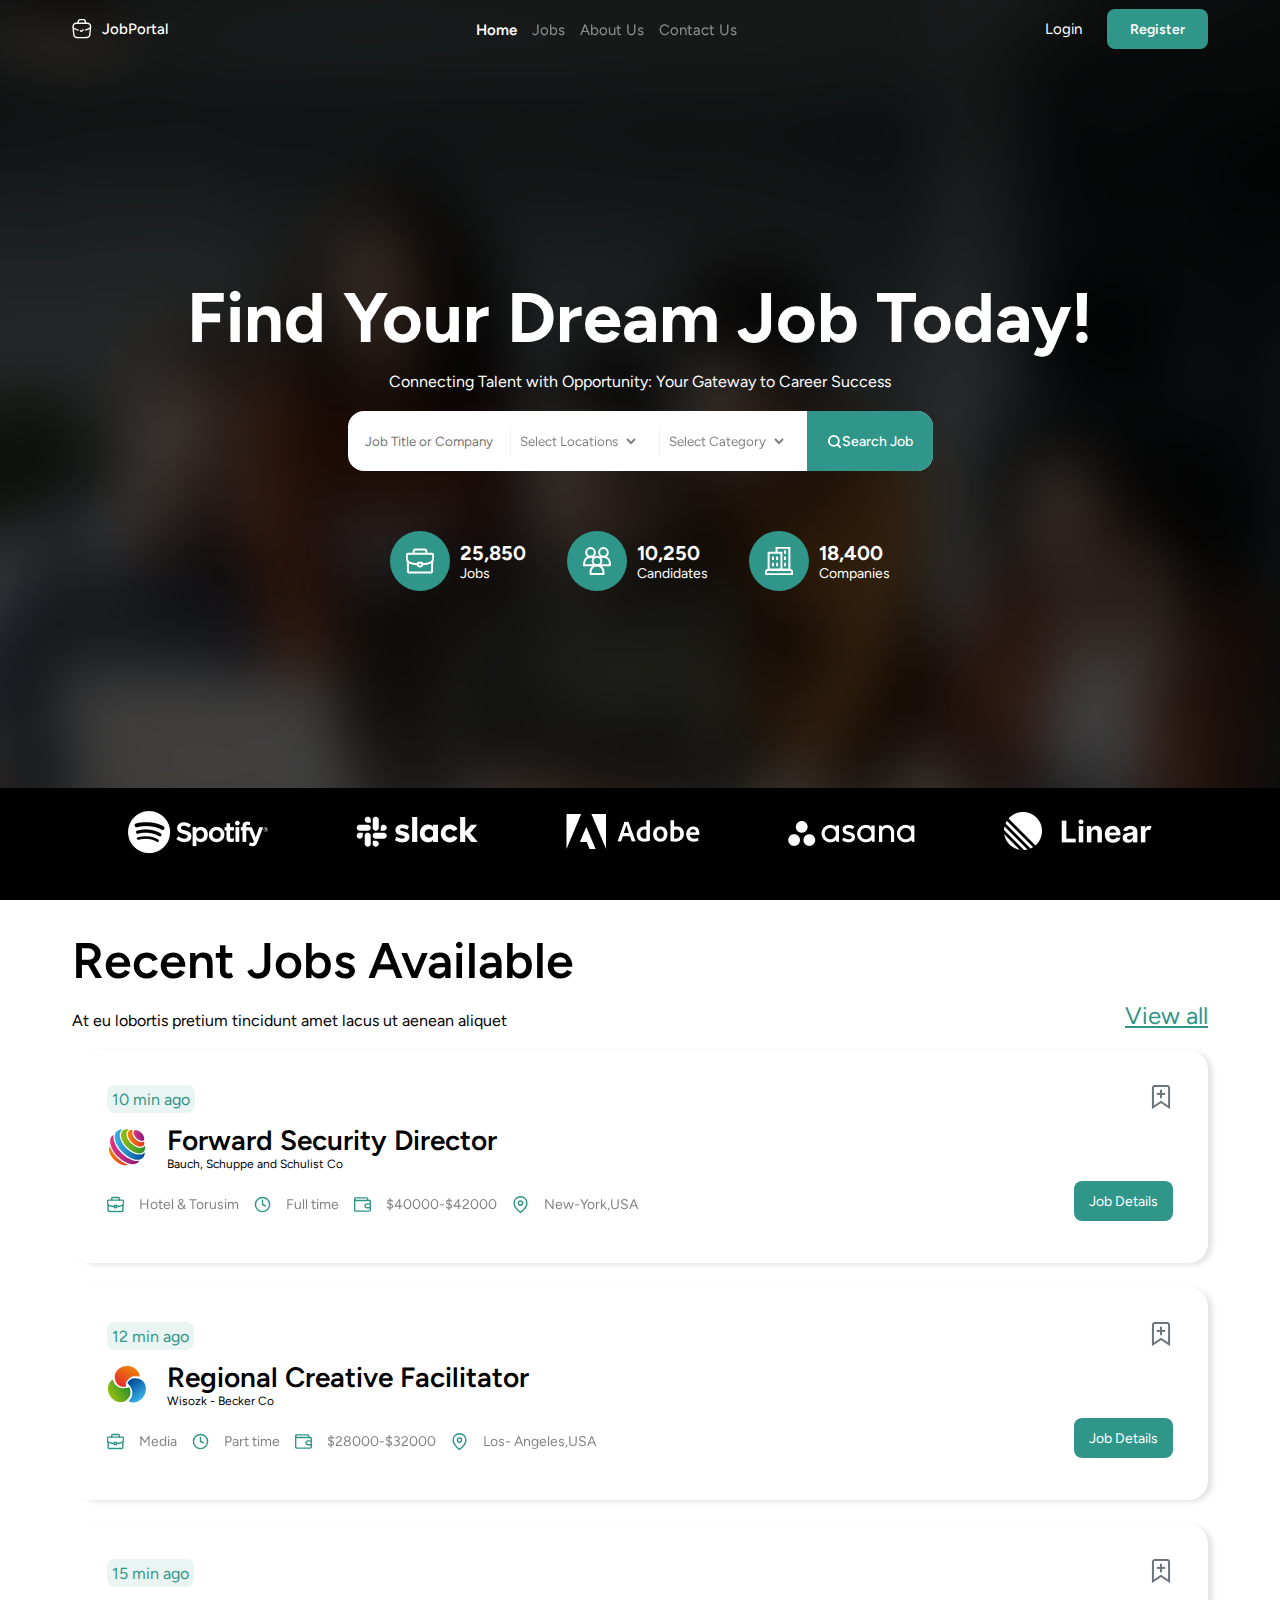
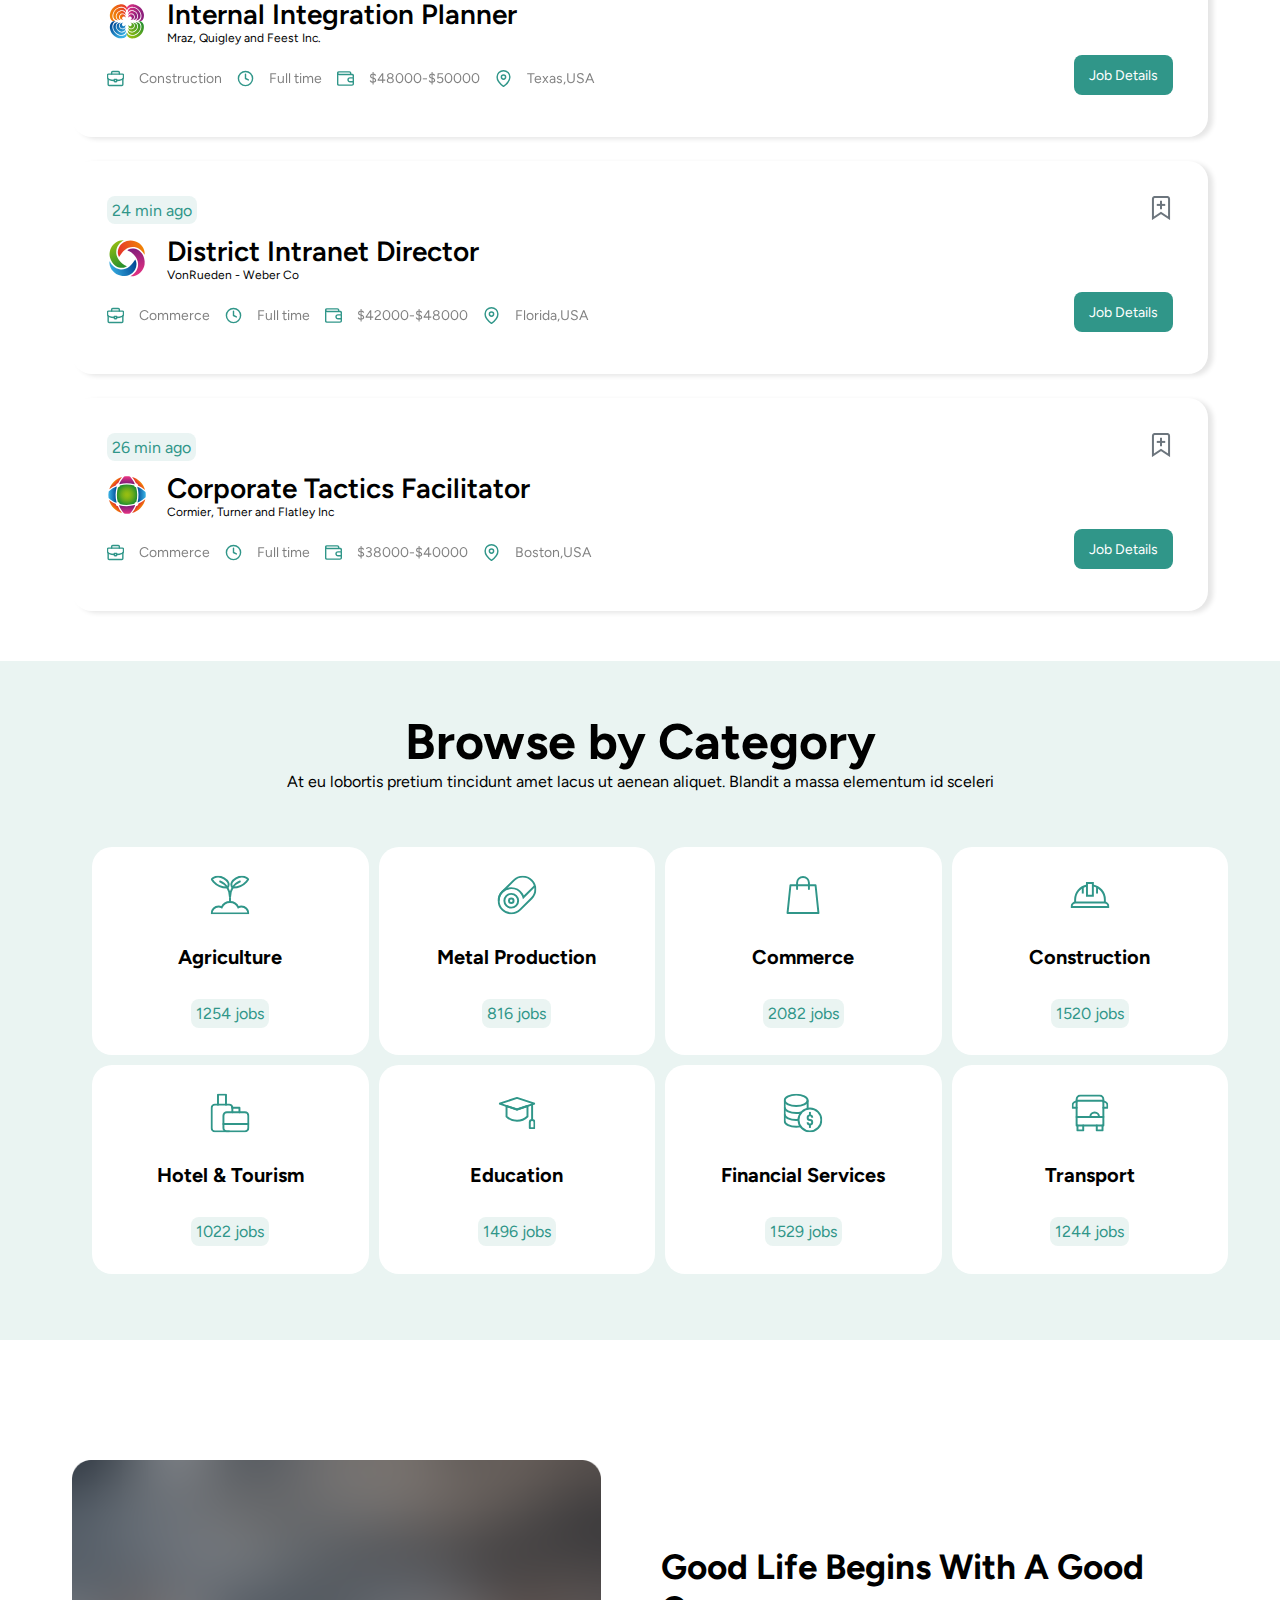
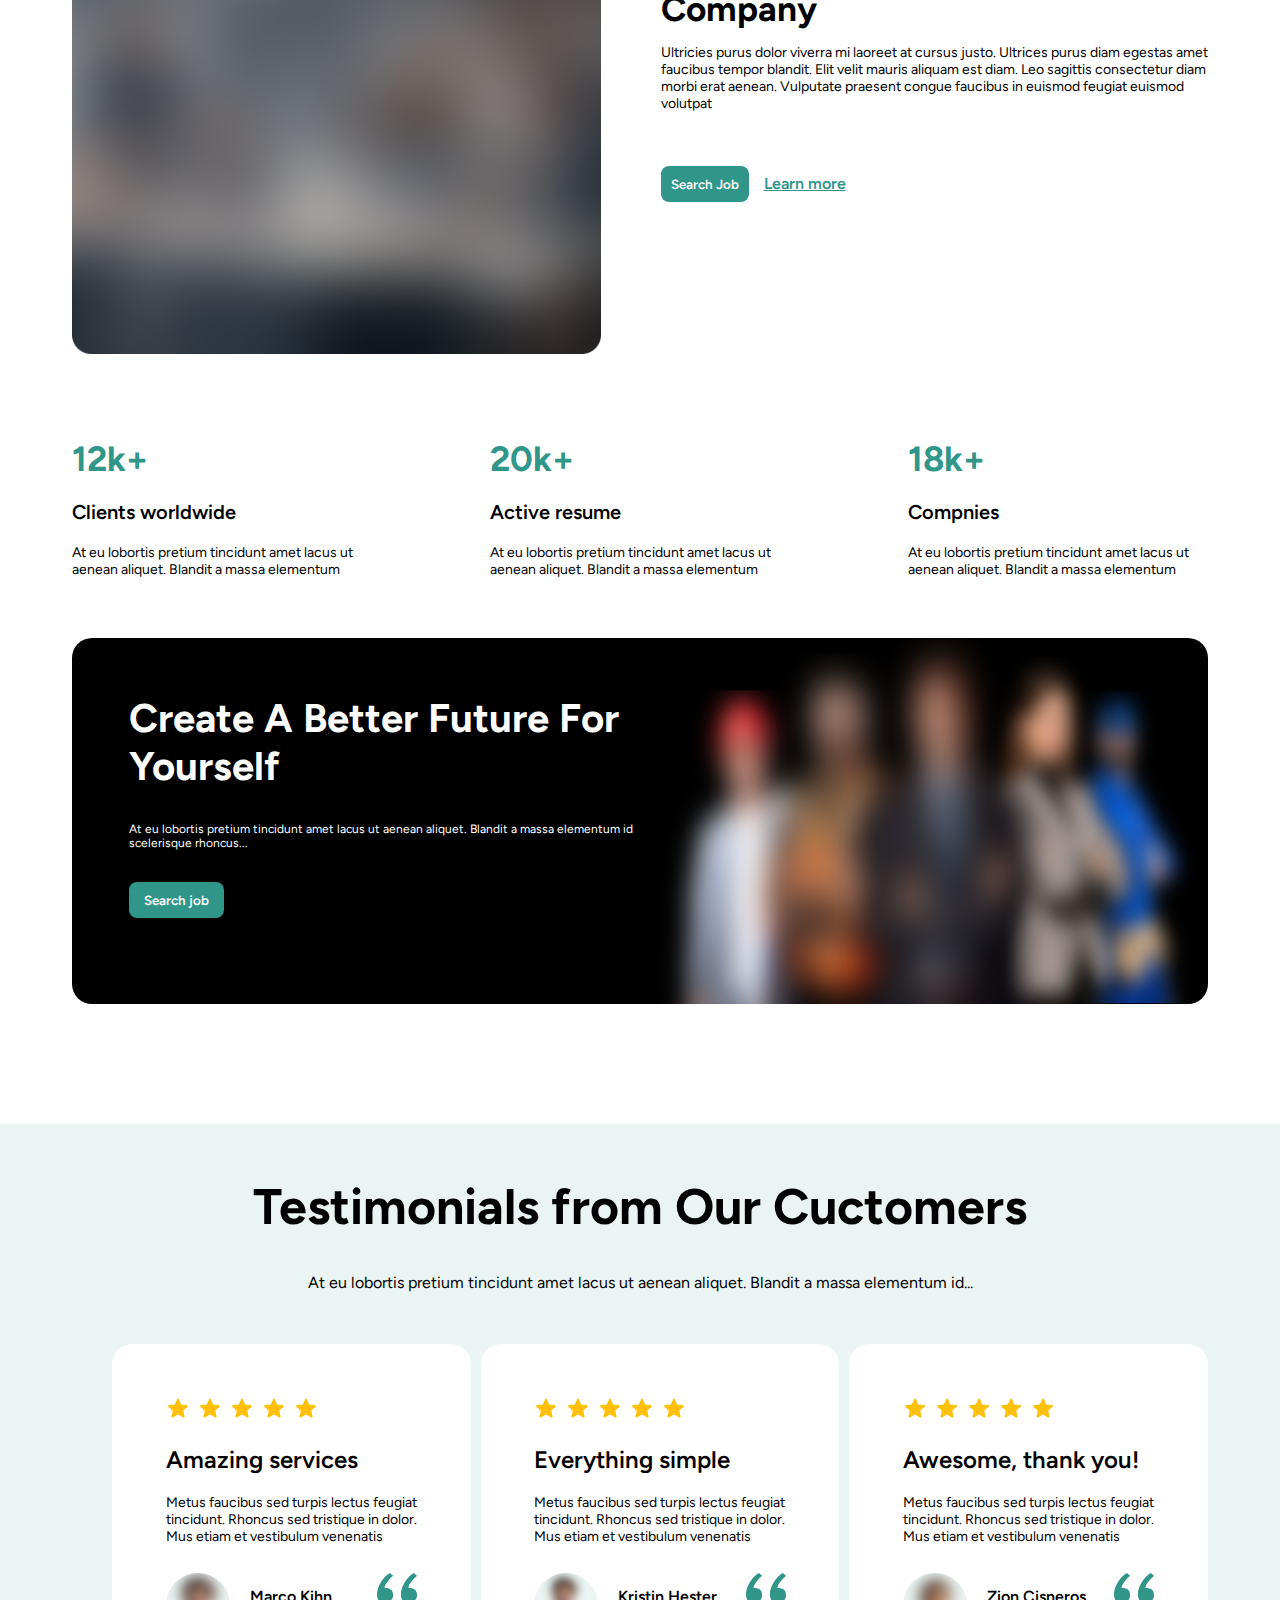
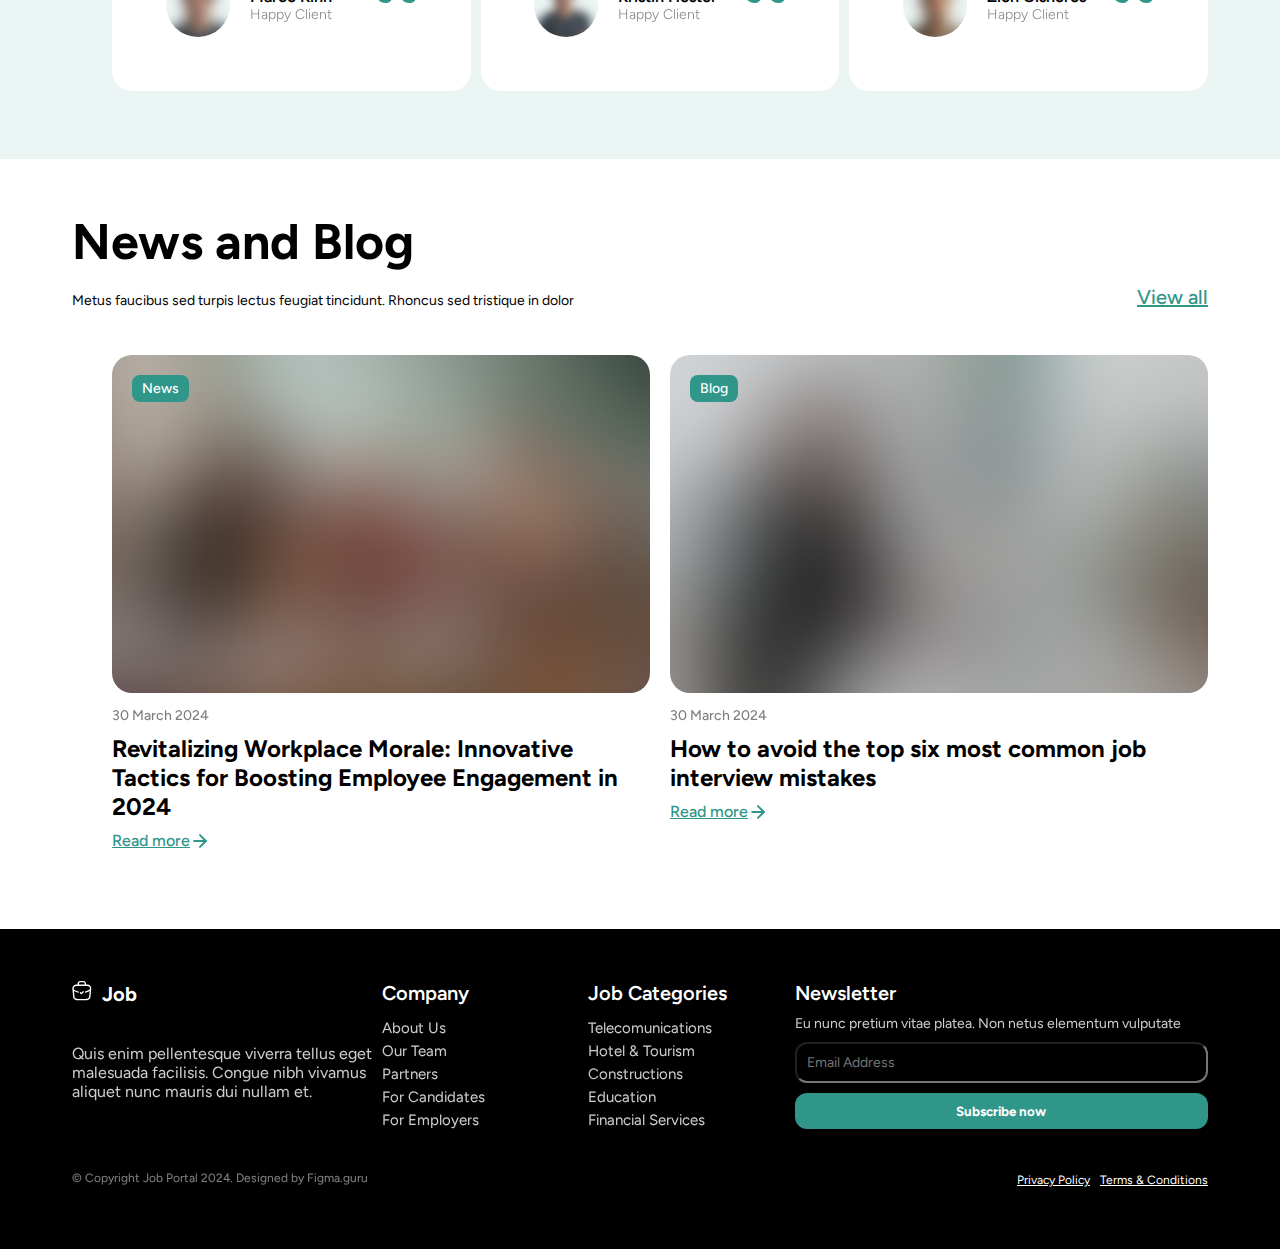
==== commit 62031225: "Footer and homepage refactor" ====
--- a/index.html
+++ b/index.html
@@ -1,8 +1,39 @@
 <!DOCTYPE html>
 <html lang="en">
   <head>
+    <!-- Metadata -->
     <meta charset="UTF-8" />
     <meta name="viewport" content="width=device-width, initial-scale=1.0" />
+    <meta name="description" content="Job Portal" />
+    <meta name="robots" content="index, follow" />
+    <meta name="author" content="Wilson Estrada & Darwin Charris" />
+    <meta name="copyright" content="© 2025 Wilson Estrada & Darwin Charris " />
+    <meta name="keywords" content="job,employee,search" />
+
+    <!-- Twitter Card -->
+    <meta name="twitter:card" content="summary_large_image" />
+    <meta name="twitter:title" content="Find Your Dream Job" />
+    <meta
+      name="twitter:description"
+      content="Explore top job opportunities and connect with employers easily."
+    />
+    <meta
+      name="twitter:image"
+      content="https://i.ibb.co/ZRqcsKvY/FindJob.jpg"
+    />
+
+    <!-- OpenGraph -->
+    <meta property="og:type" content="website" />
+    <meta property="og:site_name" content="JobFinder" />
+    <meta property="og:title" content="Find Your Next Job" />
+    <meta
+      property="og:description"
+      content="Search jobs, post resumes, and get hired faster."
+    />
+    <meta property="og:image" content="https://i.ibb.co/ZRqcsKvY/FindJob.jpg" />
+    <!-- Links -->
+    <link rel="icon" href="/images/job.png" type="image/png" />
+    <link rel="apple-touch-icon" href="/images/job.png" />
     <link rel="stylesheet" href="/styles/styles.css" />
     <title>Homepage</title>
   </head>
@@ -111,25 +142,25 @@
               </ul>
             </article>
           </section>
-          <section class="homepage-principal-companies">
-            <ul>
-              <li>
-                <a href="#"><img src="/images/Spotify.png" alt="Spotify" /></a>
-              </li>
-              <li>
-                <a href="#"><img src="/images/slack.png" alt="Slack" /></a>
-              </li>
-              <li>
-                <a href="#"><img src="/images/adobe.png" alt="Adobe" /></a>
-              </li>
-              <li>
-                <a href="#"><img src="/images/asana.png" alt="Asana" /></a>
-              </li>
-              <li>
-                <a href="#"><img src="/images/linear.png" alt="Linear" /></a>
-              </li>
-            </ul>
-          </section>
+        </section>
+        <section class="homepage-principal-companies">
+          <ul>
+            <li>
+              <a href="#"><img src="/images/Spotify.png" alt="Spotify" /></a>
+            </li>
+            <li>
+              <a href="#"><img src="/images/slack.png" alt="Slack" /></a>
+            </li>
+            <li>
+              <a href="#"><img src="/images/adobe.png" alt="Adobe" /></a>
+            </li>
+            <li>
+              <a href="#"><img src="/images/asana.png" alt="Asana" /></a>
+            </li>
+            <li>
+              <a href="#"><img src="/images/linear.png" alt="Linear" /></a>
+            </li>
+          </ul>
         </section>
       </div>
       <!-- Recent Jobs -->
@@ -404,8 +435,6 @@
               </article>
             </a>
           </li>
-        </ul>
-        <ul>
           <li>
             <a href="#">
               <article class="categorycard">
@@ -463,7 +492,10 @@
       <!-- adittional content -->
       <div class="homepage-additional-content">
         <section class="homepage-additional-content-principal">
-          <img src="/images/additionalimg.png" alt="blurr image" />
+          <div class="additional-image">
+            <img src="/images/additionalimg.png" alt="blurr image" />
+          </div>
+
           <article class="information">
             <h1>Good Life Begins With A Good Company</h1>
             <p>
@@ -537,8 +569,9 @@
 
         <ul class="testimonials-cards">
           <li>
-            <img src="/images/Stars.png" alt="Stars" />
-
+            <div class="stars">
+              <img src="/images/Stars.png" alt="Stars" />
+            </div>
             <div class="testimonial-info">
               <h1>Amazing services</h1>
               <p>
@@ -547,101 +580,110 @@
               </p>
             </div>
             <div class="testimonial-user">
-              <img src="/images/Avatar.png" alt="Avatar" />
+              <img class="Avatar" src="/images/avatar1.png" alt="Avatar" />
               <div class="testimonial-username">
                 <h3>Marco Kihn</h3>
                 <p>Happy Client</p>
               </div>
-
-              <img src="/images/Quotes.svg" alt="Quotes" />
-            </div>
-          </li>
-
-          <li>
-            <img src="/images/Stars.png" alt="Stars" />
+              <img class="Quotes" src="/images/Quotes.svg" alt="Quotes" />
+            </div>
+          </li>
+          <li>
+            <div class="stars">
+              <img src="/images/Stars.png" alt="Stars" />
+            </div>
 
             <div class="testimonial-info">
-              <h1>Amazing services</h1>
+              <h1>Everything simple</h1>
               <p>
                 Metus faucibus sed turpis lectus feugiat tincidunt. Rhoncus sed
                 tristique in dolor. Mus etiam et vestibulum venenatis
               </p>
             </div>
             <div class="testimonial-user">
-              <img src="/images/Avatar.png" alt="Avatar" />
+              <img class="Avatar" src="/images/avatar2.png" alt="Avatar" />
               <div class="testimonial-username">
-                <h3>Marco Kihn</h3>
+                <h3>Kristin Hester</h3>
                 <p>Happy Client</p>
               </div>
 
-              <img src="/images/Quotes.svg" alt="Quotes" />
-            </div>
-          </li>
-          <li>
-            <img src="/images/Stars.png" alt="Stars" />
-
+              <img class="Quotes" src="/images/Quotes.svg" alt="Quotes" />
+            </div>
+          </li>
+          <li>
+            <div class="stars">
+              <img src="/images/Stars.png" alt="Stars" />
+            </div>
             <div class="testimonial-info">
-              <h1>Amazing services</h1>
+              <h1>Awesome, thank you!</h1>
               <p>
                 Metus faucibus sed turpis lectus feugiat tincidunt. Rhoncus sed
                 tristique in dolor. Mus etiam et vestibulum venenatis
               </p>
             </div>
             <div class="testimonial-user">
-              <img src="/images/Avatar.png" alt="Avatar" />
+              <img class="Avatar" src="/images/avatar3.png" alt="Avatar" />
               <div class="testimonial-username">
-                <h3>Marco Kihn</h3>
+                <h3>Zion Cisneros</h3>
                 <p>Happy Client</p>
               </div>
 
-              <img src="/images/Quotes.svg" alt="Quotes" />
+              <img class="Quotes" src="/images/Quotes.svg" alt="Quotes" />
             </div>
           </li>
         </ul>
       </section>
       <!-- News and Blog -->
       <section class="homepage-news-blog">
-        <div>
+        <header>
           <h1>News and Blog</h1>
           <p>
             Metus faucibus sed turpis lectus feugiat tincidunt. Rhoncus sed
             tristique in dolor
           </p>
           <a href="#">View all</a>
-        </div>
-        <ul>
-          <li>
-            <article>
-              <div>
-                <img src="" alt="New Image" />
-                <span>News</span>
-              </div>
-              <p>30 March 2024</p>
-              <h3>
-                Revitalizing Workplace Morale: Innovative Tactics for Boosting
-                Employee Engagement in 2024
-              </h3>
-              <a href="#"
-                >Read more <img src="/images/arrow-right.svg" alt="right arrow"
-              /></a>
-            </article>
-          </li>
-          <li>
-            <article>
-              <div>
-                <img src="" alt="Blog Image" />
-                <span>Blog</span>
-              </div>
-              <p>30 March 2024</p>
-              <h3>
-                How to avoid the top six most common job interview mistakes
-              </h3>
-              <a href="#"
-                >Read more <img src="/images/arrow-right.svg" alt="right arrow"
-              /></a>
-            </article>
-          </li>
-        </ul>
+        </header>
+        <section class="news-blog-content">
+          <ul>
+            <li>
+              <article class="news-blog-card">
+                <div class="news-blog-card-image">
+                  <img src="/images/news.png" alt="New Image" />
+                  <div class="cover">
+                    <button>News</button>
+                  </div>
+                </div>
+                <p>30 March 2024</p>
+                <h3>
+                  Revitalizing Workplace Morale: Innovative Tactics for Boosting
+                  Employee Engagement in 2024
+                </h3>
+                <a href="#"
+                  >Read more
+                  <img src="/images/arrow-right.svg" alt="right arrow"
+                /></a>
+              </article>
+            </li>
+            <li>
+              <article class="news-blog-card">
+                <div class="news-blog-card-image">
+                  <img src="/images/blogs.png" alt="Blog Image" />
+                  <div class="cover">
+                    <button>Blog</button>
+                  </div>
+                </div>
+                <p>30 March 2024</p>
+                <h3>
+                  How to avoid the top six most common job interview mistakes
+                </h3>
+                <a href="#"
+                  >Read more
+                  <img src="/images/arrow-right.svg" alt="right arrow"
+                /></a>
+              </article>
+            </li>
+          </ul>
+        </section>
       </section>
       <footer class="footer">
         <div class="footer-up">
--- a/styles/styles.css
+++ b/styles/styles.css
@@ -24,7 +24,9 @@
   background-size: cover;
   background-position: center;
   height: 100vh;
-  position: relative;
+  display: grid;
+  grid-area: homepage-background;
+  grid-template-rows: 0.5fr 3fr 1fr;
 }
 
 .Background {
@@ -36,8 +38,7 @@
 .header {
   display: flex;
   justify-content: space-between;
-  grid-area: header;
-  padding: 5px 5%;
+  padding: 5px 72px;
 }
 
 .header-logo,
@@ -122,13 +123,13 @@
   display: flex;
   flex-direction: column;
   grid-area: footer;
-  padding: 60px 80px 30px 40px;
+  gap: 20px;
+  padding: 52px 72px;
 }
 
 .footer-up {
-  align-items: center;
-  display: flex;
-  justify-content: space-between;
+  display: grid;
+  grid-template-columns: 1.5fr 1fr 1fr 2fr;
 }
 
 .footer-job ul,
@@ -152,18 +153,25 @@
 .footer-job ul {
   align-items: center;
   display: flex;
+  justify-content: start;
+  margin: 0;
 }
 
 .footer-job {
   font-size: 20px;
   font-weight: 600;
-  max-width: 350px;
+  display: grid;
+  height: 100%;
+  grid-template-rows: auto 1fr;
 }
 
 .footer-job p {
+  display: flex;
+  align-items: center;
   font-size: 16px;
   font-weight: 400;
   opacity: 0.8;
+  margin: 0;
 }
 
 .footer-job h3 {
@@ -171,48 +179,40 @@
   margin: 0;
 }
 
-.footer-job ul {
-  margin-bottom: 10px;
-}
-
 .footer-job ul li {
   padding-right: 10px;
 }
 
-/* footer company */
+/* footer company  and categories*/
 .footer-company,
-.footer-categories,
-.footer-newsletter {
-  padding: 0 5px;
-}
-.footer-company h3 {
-  font-size: 20px;
-  font-weight: 600;
-  margin: 0 0 10px 0;
-}
-.footer-company ul li {
-  font-size: 16px;
-  padding-bottom: 5px;
-}
-
-/* footer categories */
+.footer-categories {
+  display: grid;
+  grid-template-rows: auto 1fr;
+  gap: 10px;
+}
+.footer-company h3,
 .footer-categories h3 {
   font-size: 20px;
   font-weight: 600;
-  margin: 0 0 10px 0;
-}
+  margin: 0;
+}
+.footer-company ul li,
 .footer-categories ul li {
   font-size: 16px;
-  padding-bottom: 5px;
-}
+  padding: 1% 0;
+}
+
 /* footer newsletter */
 .footer-newsletter {
-  max-width: 300px;
-}
+  display: grid;
+  grid-template-rows: auto;
+  gap: 10px;
+}
+
 .footer-newsletter h3 {
   font-size: 20px;
   font-weight: 600;
-  margin: 0 0 10px 0;
+  margin: 0;
 }
 .footer-newsletter p {
   font-size: 14px;
@@ -223,7 +223,6 @@
   display: flex;
   flex-direction: column;
   justify-content: space-between;
-  margin: 10px 0;
 }
 .footer-newsletter input {
   background-color: transparent;
@@ -242,7 +241,8 @@
   color: var(--primary-text-color);
   cursor: pointer;
   font-weight: 700;
-  padding: 10px 20px;
+  margin-bottom: 10px;
+  padding: 10px;
 }
 
 .footer-down {
@@ -266,12 +266,10 @@
 
 .homepage-main {
   display: grid;
-  grid-template-areas: "header" "homepage-principal" "homepage-recent-jobs" "homepage-categories" "homepage-additional-content" "homepage-testimonials" "homepage-news-blog" "footer";
+  grid-template-areas: "homepage-background" "homepage-recent-jobs" "homepage-categories" "homepage-additional-content" "homepage-testimonials" "homepage-news-blog" "footer";
 }
 /* -------------------Principal page---------------------- */
-.homepage-principal {
-  grid-area: homepage-principal;
-}
+
 .homepage-principal-search {
   align-items: center;
   color: var(--primary-text-color);
@@ -401,9 +399,7 @@
 .homepage-principal-companies {
   background-color: var(--primary-bg-color);
   box-sizing: border-box;
-  bottom: 0;
-  padding: 20px 72px;
-  position: absolute;
+  padding: 20px 10%;
   width: 100%;
 }
 
@@ -411,9 +407,8 @@
   display: flex;
   justify-content: space-between;
   list-style: none;
-  padding: 0;
-  margin: 0;
-  width: 100%;
+  margin: 0;
+  padding: 0;
 }
 /* ------------Recent Jobs----------------- */
 .homepage-recent-jobs {
@@ -555,24 +550,18 @@
   padding: 0;
 }
 .homepage-categories ul {
-  align-items: stretch;
-  display: flex;
-  gap: 20px;
-  justify-content: space-between;
+  display: grid;
+  grid-template-columns: repeat(4, 1fr);
+  gap: 10px;
   list-style: none;
   width: 100%;
 }
 
-.homepage-categories li {
-  flex: 1;
-  display: flex;
-}
-
 .homepage-categories a {
+  display: flex;
   text-decoration: none;
   width: 100%;
   height: 100%;
-  display: flex;
 }
 
 .homepage-categories .categorycard {
@@ -592,8 +581,9 @@
   flex-direction: column;
   flex-grow: 1;
   justify-content: center;
-  margin: 30px 50px;
-  padding: 0;
+  margin: 10%;
+  padding: 0;
+  text-align: center;
 }
 
 .categorycard img {
@@ -632,13 +622,21 @@
 }
 .homepage-additional-content-principal {
   padding: 0 0 80px 0;
-  display: flex;
+  display: grid;
+  gap: 60px;
+  grid-template-columns: auto 1fr;
+}
+.additional-image img {
+  height: 100%;
+  max-height: 494px;
+  max-width: 530px;
+  width: 100%;
 }
 .homepage-additional-content-principal .information {
   display: flex;
   flex-direction: column;
   justify-items: center;
-  padding: 86px;
+  padding: 86px 0 0;
 }
 .information h1 {
   color: var(--secondary-text-color);
@@ -707,15 +705,15 @@
   background-color: var(--primary-bg-color);
   border-radius: 20px;
   border: none;
-  display: flex;
-  margin: 0;
-  padding: 0;
-  width: 100%;
+  display: grid;
+  grid-template-columns: 1fr 1fr;
+  margin: 0;
+  padding: 0;
 }
 .banner-info {
-  margin: 0;
-  padding: 85px 0 0 65px;
-  color: var(--primary-text-color);
+  color: var(--primary-text-color);
+  margin: 0;
+  padding: 10% 0 15% 10%;
 }
 .banner-info h1 {
   font-size: 40px;
@@ -740,6 +738,7 @@
   padding: 0;
   margin: 0;
   height: 100%;
+  width: 100%;
 }
 /*--------------------------Testimonials---------------------------*/
 .homepage-testimonials {
@@ -754,16 +753,166 @@
 .homepage-testimonials header {
   padding: 0;
   margin: 0;
-}
-
+  text-align: center;
+}
+.homepage-testimonials header h1 {
+  color: var(--secondary-text-color);
+  font-size: 50px;
+  font-weight: 700;
+  margin: 0;
+}
+.homepage-testimonials header p {
+  font-size: 16px;
+  padding: 20px;
+}
+.testimonials-cards {
+  display: grid;
+  grid-template-columns: repeat(3, 1fr);
+  gap: 10px;
+  list-style: none;
+}
+.testimonials-cards li {
+  background-color: var(--primary-text-color);
+  display: grid;
+  border-radius: 20px;
+  grid-template-rows: auto 2fr 1fr;
+  gap: 10px;
+  padding: 15%;
+}
+.stars img {
+  max-height: 24px;
+  max-width: 152px;
+  width: 75%;
+}
+.testimonial-info h1 {
+  font-size: 24px;
+  font-weight: 600;
+  margin: 10px 0 0 0;
+  padding: 0;
+}
+.testimonial-info p {
+  font-size: 14px;
+  margin: 0;
+  padding: 20px 0 0 0;
+}
+.testimonial-user {
+  align-items: center;
+  display: flex;
+  position: relative;
+}
+.testimonial-user .Avatar {
+  border-radius: 50px;
+  width: 64px;
+  height: 64px;
+}
+.testimonial-username {
+  display: flex;
+  flex-direction: column;
+  margin: 0;
+  padding: 0 20px;
+}
+.testimonial-username h3 {
+  font-size: 16px;
+  font-weight: 600;
+  margin: 0;
+  padding: 0;
+}
+.testimonial-username p {
+  font-size: 14px;
+  font-weight: 200;
+  margin: 0;
+  opacity: 0.5;
+  padding: 0;
+}
+.Quotes {
+  position: absolute;
+  top: 0;
+  right: 0;
+}
+
+/*--------------------------- News and Blog------------------------*/
 .homepage-news-blog {
   grid-area: homepage-news-blog;
-  display: none;
+  display: flex;
+  flex-direction: column;
+  margin: 0;
+  padding: 52px 72px;
+}
+.homepage-news-blog header {
+  position: relative;
+}
+.homepage-news-blog header h1 {
+  font-size: 50px;
+  font-weight: 700;
+  margin: 0;
+  padding: 0;
+}
+.homepage-news-blog header p {
+  font-size: 14px;
+  margin: 0;
+  padding: 20px 0 0 0;
+}
+.homepage-news-blog header a {
+  bottom: 0;
+  color: var(--primary-color);
+  font-size: 20px;
+  font-weight: 500;
+  position: absolute;
+  right: 0;
+}
+.homepage-news-blog ul {
+  list-style: none;
+  display: grid;
+  grid-template-columns: 1fr 1fr;
+  gap: 20px;
+}
+.news-blog-card {
+  margin-top: 30px;
+}
+.news-blog-card-image {
+  position: relative;
+}
+.news-blog-card-image .cover {
+  margin: 20px;
+  position: absolute;
+  top: 0;
+}
+.news-blog-card-image img {
+  border-radius: 20px;
+  width: 100%;
+}
+.news-blog-card-image .cover button {
+  border: none;
+  background-color: var(--primary-color);
+  border-radius: 8px;
+  color: var(--primary-text-color);
+  font-size: 14px;
+  font-weight: 500;
+  padding: 5px 10px;
+}
+.news-blog-card p {
+  font-size: 14px;
+  font-weight: 500;
+  margin: 0;
+  padding: 10px 0;
+  opacity: 0.5;
+}
+.news-blog-card h3 {
+  font-size: 24px;
+  margin: 0;
+  padding: 0;
+}
+.news-blog-card a {
+  color: var(--primary-color);
+  display: flex;
+  font-size: 16px;
+  font-weight: 500;
+  padding: 10px 0;
 }
 
 /* ----------------------Mobile------------------------------------- */
 
-@media (max-width: 760px) {
+@media (max-width: 768px) {
   /* header */
   .header {
     justify-content: space-between;
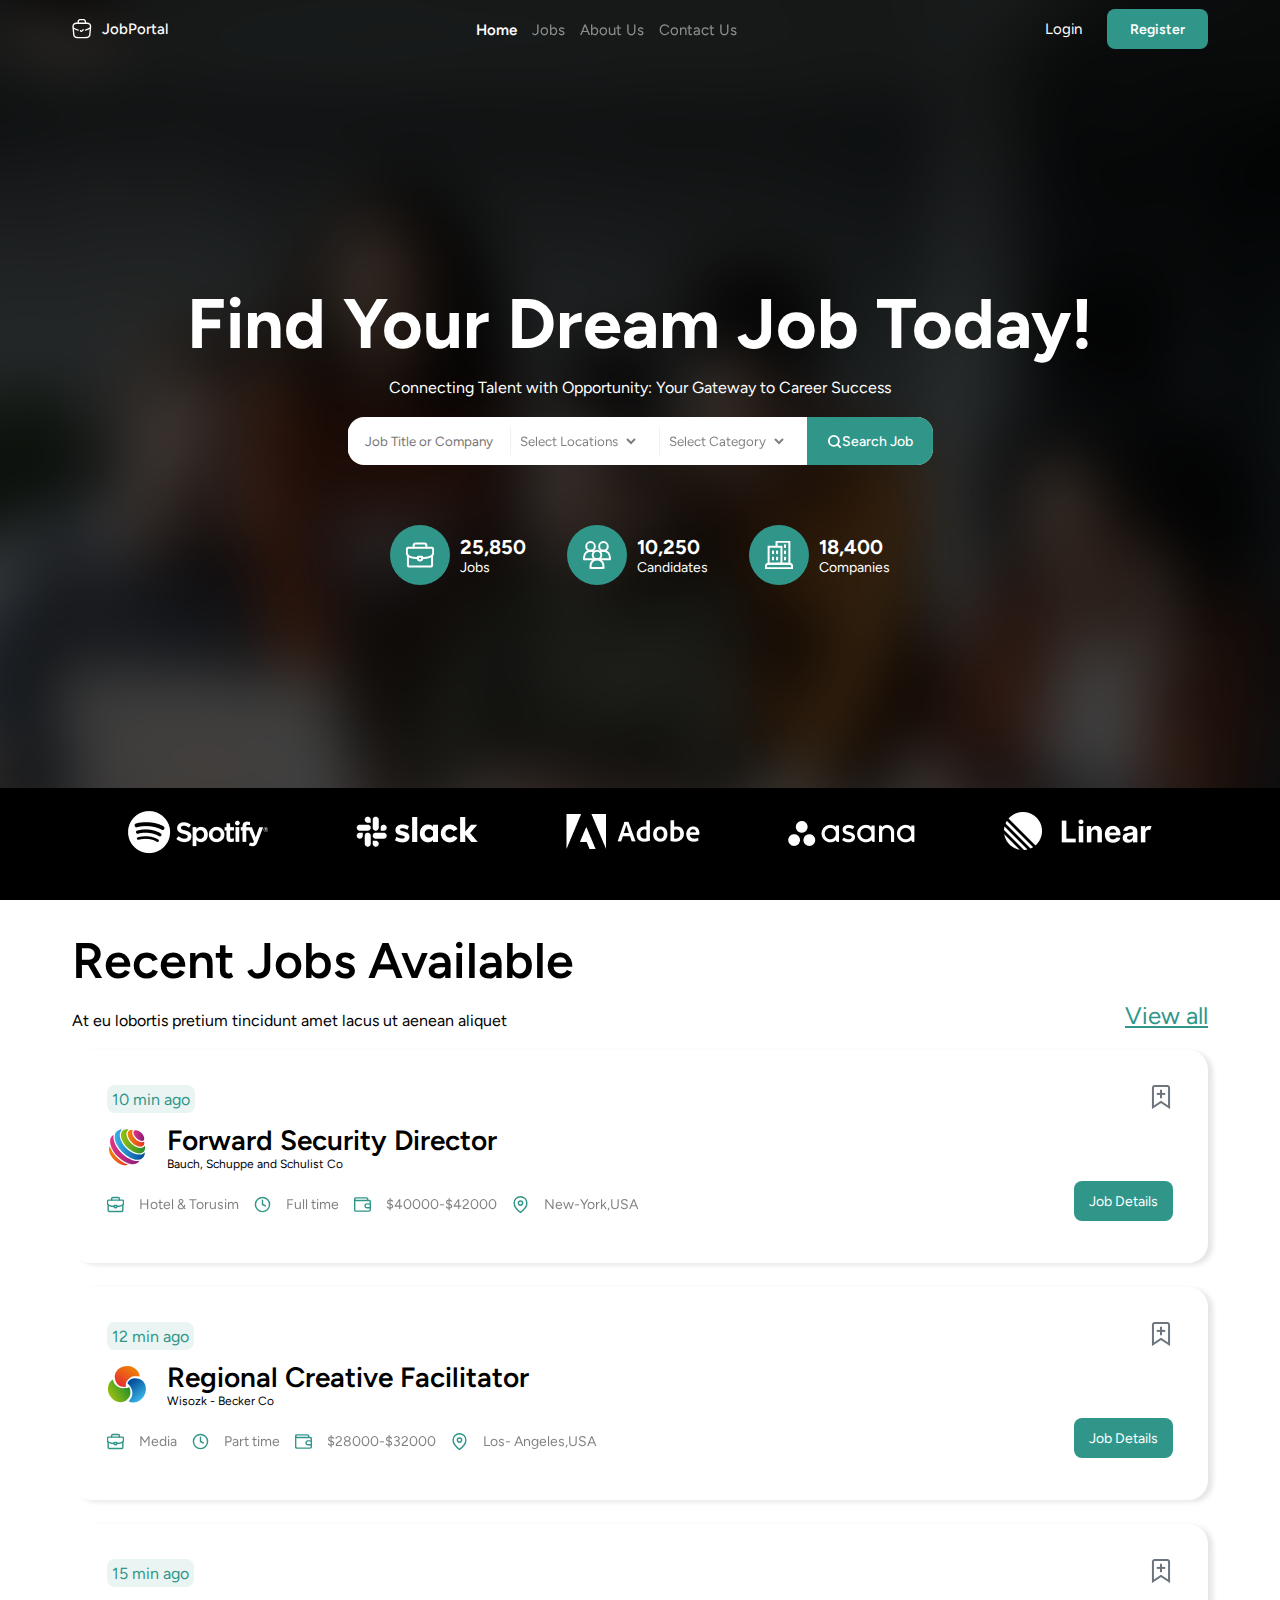
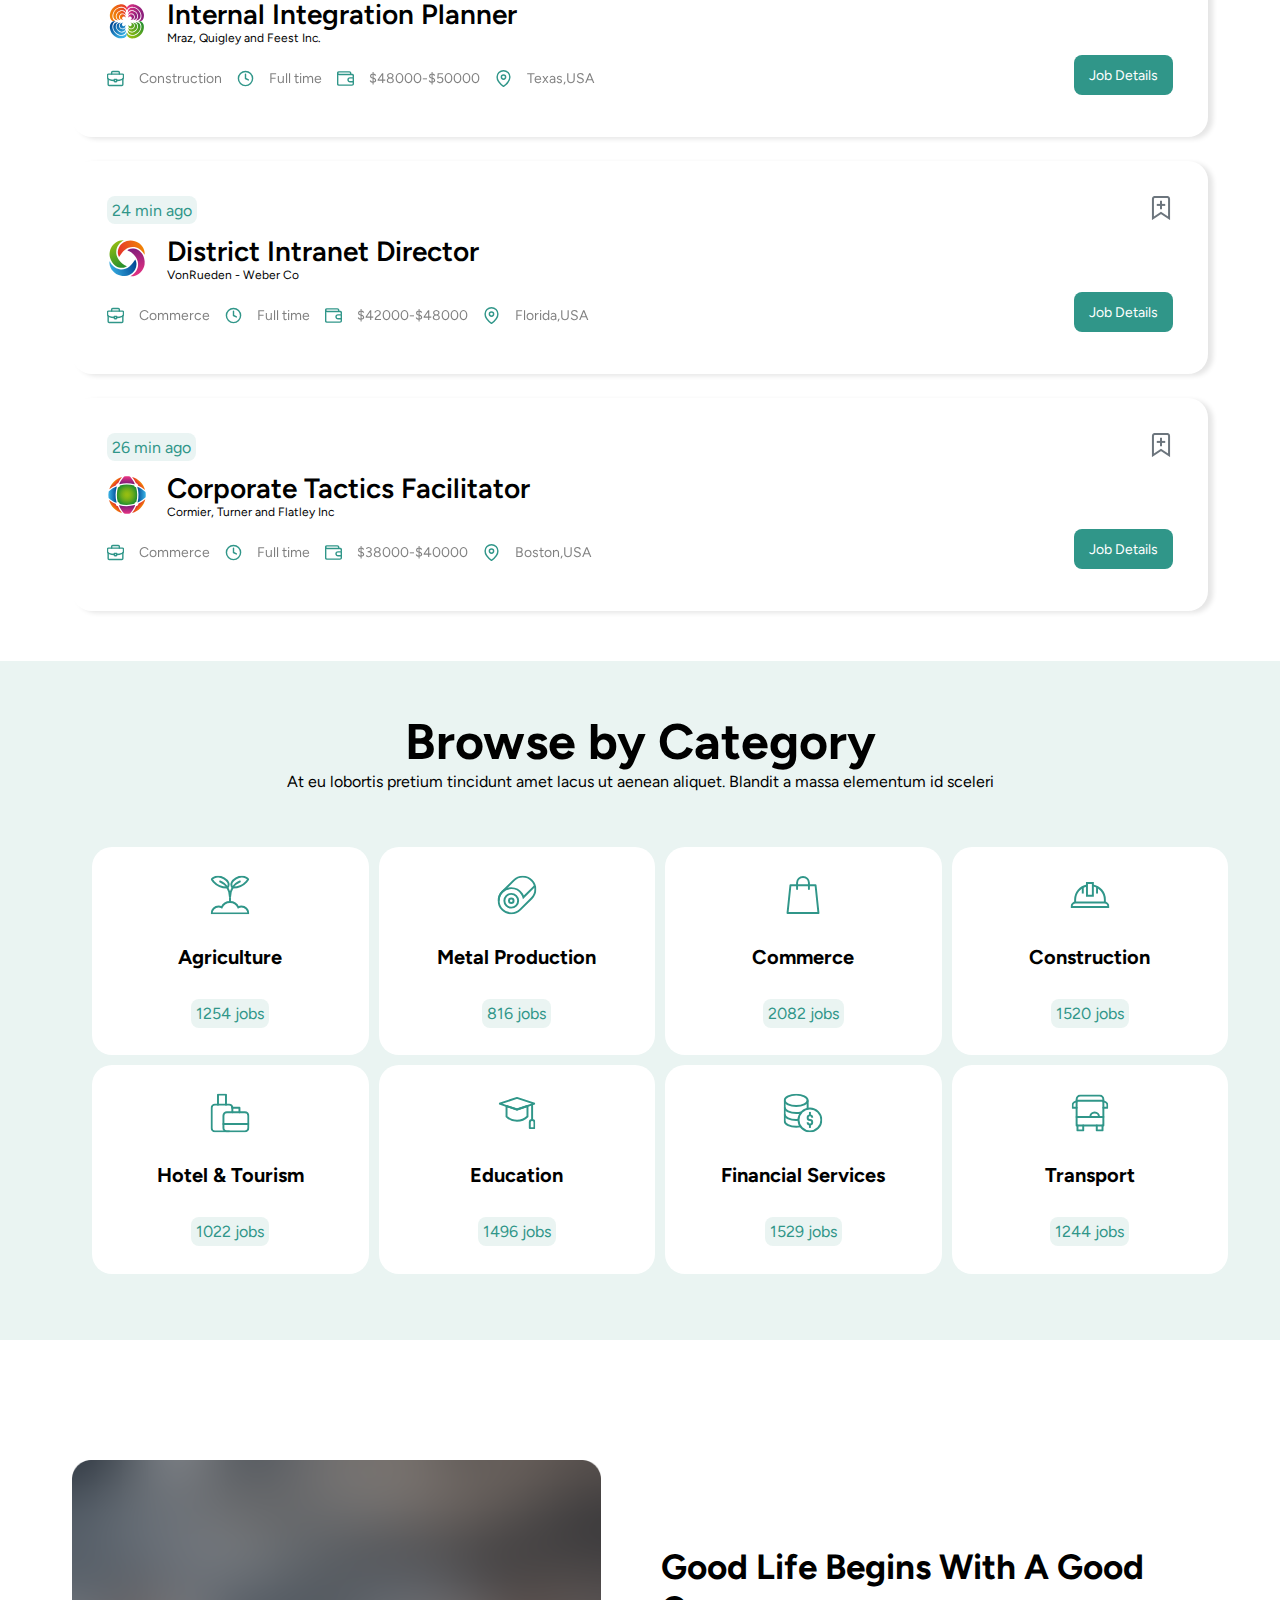
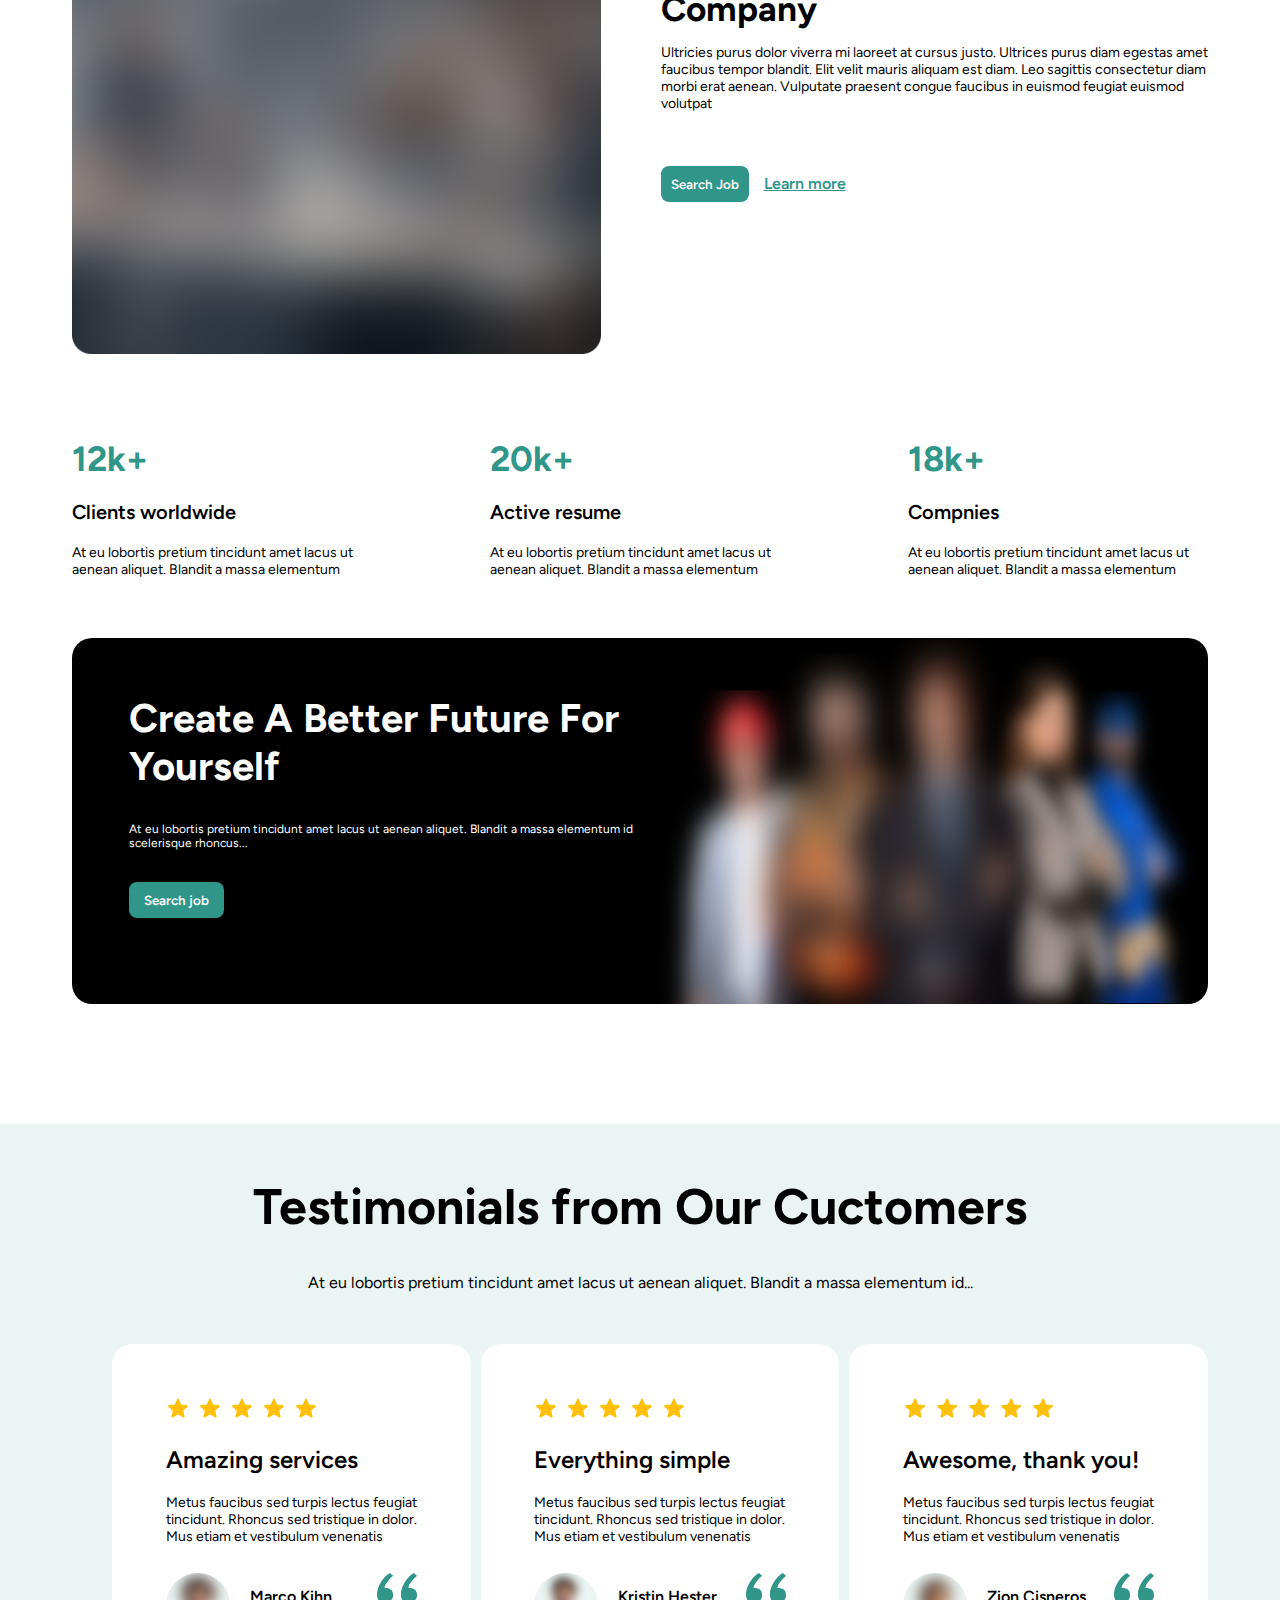
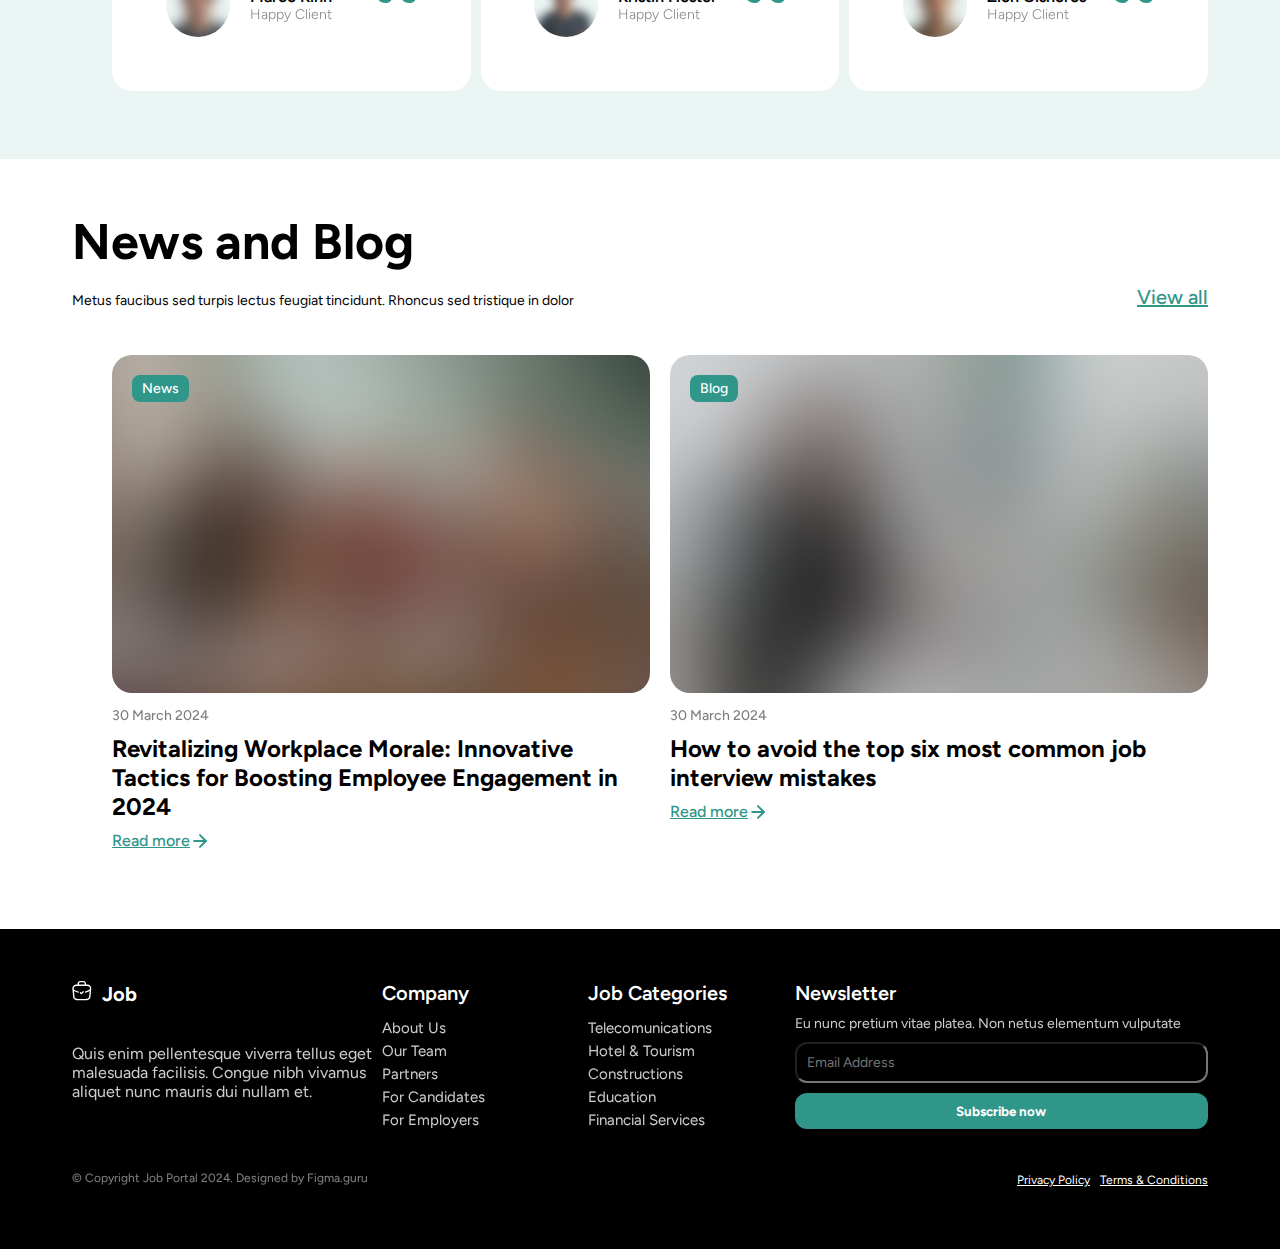
==== commit 71253457: "Fixed styles and images" ====
--- a/index.html
+++ b/index.html
@@ -34,7 +34,7 @@
     <!-- Links -->
     <link rel="icon" href="/images/job.png" type="image/png" />
     <link rel="apple-touch-icon" href="/images/job.png" />
-    <link rel="stylesheet" href="/styles/styles.css" />
+    <link rel="stylesheet" href="./styles/styles.css" />
     <title>Homepage</title>
   </head>
   <body>
@@ -84,7 +84,7 @@
         <section class="homepage-principal">
           <section class="homepage-principal-search">
             <h1>Find Your Dream Job Today!</h1>
-            <h3>
+            <h3 class="subtitle">
               Connecting Talent with Opportunity: Your Gateway to Career Success
             </h3>
             <article class="homepage-principal-search-form">
@@ -114,7 +114,7 @@
               <ul>
                 <li>
                   <div class="circle">
-                    <img src="/images/briefcase2.svg" alt="briefcase" />
+                    <img src="./images/briefcase2.svg" alt="briefcase" />
                   </div>
                   <div class="stats-info">
                     <h3>25,850</h3>
@@ -123,7 +123,7 @@
                 </li>
                 <li>
                   <div class="circle">
-                    <img src="/images/candidates.svg" alt="Candidates" />
+                    <img src="./images/candidates.svg" alt="Candidates" />
                   </div>
                   <div class="stats-info">
                     <h3>10,250</h3>
@@ -132,7 +132,7 @@
                 </li>
                 <li>
                   <div class="circle">
-                    <img src="/images/building.svg" alt="building" />
+                    <img src="./images/building.svg" alt="building" />
                   </div>
                   <div class="stats-info">
                     <h3>18,400</h3>
@@ -146,19 +146,19 @@
         <section class="homepage-principal-companies">
           <ul>
             <li>
-              <a href="#"><img src="/images/Spotify.png" alt="Spotify" /></a>
-            </li>
-            <li>
-              <a href="#"><img src="/images/slack.png" alt="Slack" /></a>
-            </li>
-            <li>
-              <a href="#"><img src="/images/adobe.png" alt="Adobe" /></a>
-            </li>
-            <li>
-              <a href="#"><img src="/images/asana.png" alt="Asana" /></a>
-            </li>
-            <li>
-              <a href="#"><img src="/images/linear.png" alt="Linear" /></a>
+              <a href="#"><img src="./images/Spotify.png" alt="Spotify" /></a>
+            </li>
+            <li>
+              <a href="#"><img src="./images/slack.png" alt="Slack" /></a>
+            </li>
+            <li>
+              <a href="#"><img src="./images/adobe.png" alt="Adobe" /></a>
+            </li>
+            <li>
+              <a href="#"><img src="./images/asana.png" alt="Asana" /></a>
+            </li>
+            <li>
+              <a href="#"><img src="./images/linear.png" alt="Linear" /></a>
             </li>
           </ul>
         </section>
@@ -178,11 +178,11 @@
                   <p>10 min ago</p>
                 </div>
                 <a href="#"
-                  ><img src="/images/savemarket.svg" alt="Save Market"
+                  ><img src="./images/savemarket.svg" alt="Save Market"
                 /></a>
               </div>
               <div class="second-row">
-                <img src="/images/Cmp1.svg" alt="Company Logo" />
+                <img src="./images/Cmp1.svg" alt="Company Logo" />
                 <div class="companyinfo">
                   <h3>Forward Security Director</h3>
                   <p>Bauch, Schuppe and Schulist Co</p>
@@ -191,19 +191,19 @@
               <div class="third-row">
                 <ul>
                   <li>
-                    <img src="/images/briefcaseblue.svg" alt="briefcase" />
+                    <img src="./images/briefcaseblue.svg" alt="briefcase" />
                     <p>Hotel & Torusim</p>
                   </li>
                   <li>
-                    <img src="/images/clock.svg" alt="Clock" />
+                    <img src="./images/clock.svg" alt="Clock" />
                     <p>Full time</p>
                   </li>
                   <li>
-                    <img src="/images/wallet.svg" alt="Wallet" />
+                    <img src="./images/wallet.svg" alt="Wallet" />
                     <p>$40000-$42000</p>
                   </li>
                   <li>
-                    <img src="/images/map-pin.svg" alt="Location" />
+                    <img src="./images/map-pin.svg" alt="Location" />
                     <p>New-York,USA</p>
                   </li>
                 </ul>
@@ -218,11 +218,11 @@
                   <p>12 min ago</p>
                 </div>
                 <a href="#"
-                  ><img src="/images/savemarket.svg" alt="Save Market"
+                  ><img src="./images/savemarket.svg" alt="Save Market"
                 /></a>
               </div>
               <div class="second-row">
-                <img src="/images/cmp2.svg" alt="Company Logo" />
+                <img src="./images/cmp2.svg" alt="Company Logo" />
                 <div class="companyinfo">
                   <h3>Regional Creative Facilitator</h3>
                   <p>Wisozk - Becker Co</p>
@@ -231,19 +231,19 @@
               <div class="third-row">
                 <ul>
                   <li>
-                    <img src="/images/briefcaseblue.svg" alt="briefcase" />
+                    <img src="./images/briefcaseblue.svg" alt="briefcase" />
                     <p>Media</p>
                   </li>
                   <li>
-                    <img src="/images/clock.svg" alt="Clock" />
+                    <img src="./images/clock.svg" alt="Clock" />
                     <p>Part time</p>
                   </li>
                   <li>
-                    <img src="/images/wallet.svg" alt="Wallet" />
+                    <img src="./images/wallet.svg" alt="Wallet" />
                     <p>$28000-$32000</p>
                   </li>
                   <li>
-                    <img src="/images/map-pin.svg" alt="Location" />
+                    <img src="./images/map-pin.svg" alt="Location" />
                     <p>Los- Angeles,USA</p>
                   </li>
                 </ul>
@@ -258,11 +258,11 @@
                   <p>15 min ago</p>
                 </div>
                 <a href="#"
-                  ><img src="/images/savemarket.svg" alt="Save Market"
+                  ><img src="./images/savemarket.svg" alt="Save Market"
                 /></a>
               </div>
               <div class="second-row">
-                <img src="/images/cmp3.svg" alt="Company Logo" />
+                <img src="./images/cmp3.svg" alt="Company Logo" />
                 <div class="companyinfo">
                   <h3>Internal Integration Planner</h3>
                   <p>Mraz, Quigley and Feest Inc.</p>
@@ -271,19 +271,19 @@
               <div class="third-row">
                 <ul>
                   <li>
-                    <img src="/images/briefcaseblue.svg" alt="briefcase" />
+                    <img src="./images/briefcaseblue.svg" alt="briefcase" />
                     <p>Construction</p>
                   </li>
                   <li>
-                    <img src="/images/clock.svg" alt="Clock" />
+                    <img src="./images/clock.svg" alt="Clock" />
                     <p>Full time</p>
                   </li>
                   <li>
-                    <img src="/images/wallet.svg" alt="Wallet" />
+                    <img src="./images/wallet.svg" alt="Wallet" />
                     <p>$48000-$50000</p>
                   </li>
                   <li>
-                    <img src="/images/map-pin.svg" alt="Location" />
+                    <img src="./images/map-pin.svg" alt="Location" />
                     <p>Texas,USA</p>
                   </li>
                 </ul>
@@ -298,11 +298,11 @@
                   <p>24 min ago</p>
                 </div>
                 <a href="#"
-                  ><img src="/images/savemarket.svg" alt="Save Market"
+                  ><img src="./images/savemarket.svg" alt="Save Market"
                 /></a>
               </div>
               <div class="second-row">
-                <img src="/images/cmp4.svg" alt="Company Logo" />
+                <img src="./images/cmp4.svg" alt="Company Logo" />
                 <div class="companyinfo">
                   <h3>District Intranet Director</h3>
                   <p>VonRueden - Weber Co</p>
@@ -311,19 +311,19 @@
               <div class="third-row">
                 <ul>
                   <li>
-                    <img src="/images/briefcaseblue.svg" alt="briefcase" />
+                    <img src="./images/briefcaseblue.svg" alt="briefcase" />
                     <p>Commerce</p>
                   </li>
                   <li>
-                    <img src="/images/clock.svg" alt="Clock" />
+                    <img src="./images/clock.svg" alt="Clock" />
                     <p>Full time</p>
                   </li>
                   <li>
-                    <img src="/images/wallet.svg" alt="Wallet" />
+                    <img src="./images/wallet.svg" alt="Wallet" />
                     <p>$42000-$48000</p>
                   </li>
                   <li>
-                    <img src="/images/map-pin.svg" alt="Location" />
+                    <img src="./images/map-pin.svg" alt="Location" />
                     <p>Florida,USA</p>
                   </li>
                 </ul>
@@ -338,11 +338,11 @@
                   <p>26 min ago</p>
                 </div>
                 <a href="#"
-                  ><img src="/images/savemarket.svg" alt="Save Market"
+                  ><img src="./images/savemarket.svg" alt="Save Market"
                 /></a>
               </div>
               <div class="second-row">
-                <img src="/images/cmp5.svg" alt="Company Logo" />
+                <img src="./images/cmp5.svg" alt="Company Logo" />
                 <div class="companyinfo">
                   <h3>Corporate Tactics Facilitator</h3>
                   <p>Cormier, Turner and Flatley Inc</p>
@@ -351,19 +351,19 @@
               <div class="third-row">
                 <ul>
                   <li>
-                    <img src="/images/briefcaseblue.svg" alt="briefcase" />
+                    <img src="./images/briefcaseblue.svg" alt="briefcase" />
                     <p>Commerce</p>
                   </li>
                   <li>
-                    <img src="/images/clock.svg" alt="Clock" />
+                    <img src="./images/clock.svg" alt="Clock" />
                     <p>Full time</p>
                   </li>
                   <li>
-                    <img src="/images/wallet.svg" alt="Wallet" />
+                    <img src="./images/wallet.svg" alt="Wallet" />
                     <p>$38000-$40000</p>
                   </li>
                   <li>
-                    <img src="/images/map-pin.svg" alt="Location" />
+                    <img src="./images/map-pin.svg" alt="Location" />
                     <p>Boston,USA</p>
                   </li>
                 </ul>
@@ -387,7 +387,7 @@
             <a href="#">
               <article class="categorycard">
                 <div class="info">
-                  <img src="/images/plant.svg" alt="Plant" />
+                  <img src="./images/plant.svg" alt="Plant" />
                   <h3>Agriculture</h3>
                   <div class="jobcover">
                     <p>1254 jobs</p>
@@ -400,7 +400,7 @@
             <a href="#">
               <article class="categorycard">
                 <div class="info">
-                  <img src="/images/metal.svg" alt="Metal" />
+                  <img src="./images/metal.svg" alt="Metal" />
                   <h3>Metal Production</h3>
                   <div class="jobcover">
                     <p>816 jobs</p>
@@ -413,7 +413,7 @@
             <a href="#">
               <article class="categorycard">
                 <div class="info">
-                  <img src="/images/commerce.svg" alt="Commerce" />
+                  <img src="./images/commerce.svg" alt="Commerce" />
                   <h3>Commerce</h3>
                   <div class="jobcover">
                     <p>2082 jobs</p>
@@ -426,7 +426,7 @@
             <a href="#">
               <article class="categorycard">
                 <div class="info">
-                  <img src="/images/Construction.svg" alt="Construction" />
+                  <img src="./images/Construction.svg" alt="Construction" />
                   <h3>Construction</h3>
                   <div class="jobcover">
                     <p>1520 jobs</p>
@@ -439,7 +439,7 @@
             <a href="#">
               <article class="categorycard">
                 <div class="info">
-                  <img src="/images/Hotel.svg" alt="Hotel & Tourism" />
+                  <img src="./images/Hotel.svg" alt="Hotel & Tourism" />
                   <h3>Hotel & Tourism</h3>
                   <div class="jobcover">
                     <p>1022 jobs</p>
@@ -452,7 +452,7 @@
             <a href="#">
               <article class="categorycard">
                 <div class="info">
-                  <img src="/images/education.svg" alt="Education" />
+                  <img src="./images/education.svg" alt="Education" />
                   <h3>Education</h3>
                   <div class="jobcover">
                     <p>1496 jobs</p>
@@ -465,7 +465,7 @@
             <a href="#">
               <article class="categorycard">
                 <div class="info">
-                  <img src="/images/financial.svg" alt="Financial Services" />
+                  <img src="./images/financial.svg" alt="Financial Services" />
                   <h3>Financial Services</h3>
                   <div class="jobcover">
                     <p>1529 jobs</p>
@@ -478,7 +478,7 @@
             <a href="#">
               <article class="categorycard">
                 <div class="info">
-                  <img src="/images/transport.svg" alt="Transport" />
+                  <img src="./images/transport.svg" alt="Transport" />
                   <h3>Transport</h3>
                   <div class="jobcover">
                     <p>1244 jobs</p>
@@ -493,7 +493,7 @@
       <div class="homepage-additional-content">
         <section class="homepage-additional-content-principal">
           <div class="additional-image">
-            <img src="/images/additionalimg.png" alt="blurr image" />
+            <img src="./images/additionalimg.png" alt="blurr image" />
           </div>
 
           <article class="information">
@@ -553,7 +553,7 @@
             <button>Search job</button>
           </article>
           <article class="banner-image">
-            <img src="/images/jobbanner.png" alt="people" />
+            <img src="./images/jobbanner.png" alt="people" />
           </article>
         </div>
       </div>
@@ -570,7 +570,7 @@
         <ul class="testimonials-cards">
           <li>
             <div class="stars">
-              <img src="/images/Stars.png" alt="Stars" />
+              <img src="./images/Stars.png" alt="Stars" />
             </div>
             <div class="testimonial-info">
               <h1>Amazing services</h1>
@@ -580,17 +580,17 @@
               </p>
             </div>
             <div class="testimonial-user">
-              <img class="Avatar" src="/images/avatar1.png" alt="Avatar" />
+              <img class="Avatar" src="./images/avatar1.png" alt="Avatar" />
               <div class="testimonial-username">
                 <h3>Marco Kihn</h3>
                 <p>Happy Client</p>
               </div>
-              <img class="Quotes" src="/images/Quotes.svg" alt="Quotes" />
+              <img class="Quotes" src="./images/Quotes.svg" alt="Quotes" />
             </div>
           </li>
           <li>
             <div class="stars">
-              <img src="/images/Stars.png" alt="Stars" />
+              <img src="./images/Stars.png" alt="Stars" />
             </div>
 
             <div class="testimonial-info">
@@ -601,18 +601,18 @@
               </p>
             </div>
             <div class="testimonial-user">
-              <img class="Avatar" src="/images/avatar2.png" alt="Avatar" />
+              <img class="Avatar" src="./images/avatar2.png" alt="Avatar" />
               <div class="testimonial-username">
                 <h3>Kristin Hester</h3>
                 <p>Happy Client</p>
               </div>
 
-              <img class="Quotes" src="/images/Quotes.svg" alt="Quotes" />
+              <img class="Quotes" src="./images/Quotes.svg" alt="Quotes" />
             </div>
           </li>
           <li>
             <div class="stars">
-              <img src="/images/Stars.png" alt="Stars" />
+              <img src="./images/Stars.png" alt="Stars" />
             </div>
             <div class="testimonial-info">
               <h1>Awesome, thank you!</h1>
@@ -622,13 +622,13 @@
               </p>
             </div>
             <div class="testimonial-user">
-              <img class="Avatar" src="/images/avatar3.png" alt="Avatar" />
+              <img class="Avatar" src="./images/avatar3.png" alt="Avatar" />
               <div class="testimonial-username">
                 <h3>Zion Cisneros</h3>
                 <p>Happy Client</p>
               </div>
 
-              <img class="Quotes" src="/images/Quotes.svg" alt="Quotes" />
+              <img class="Quotes" src="./images/Quotes.svg" alt="Quotes" />
             </div>
           </li>
         </ul>
@@ -648,7 +648,7 @@
             <li>
               <article class="news-blog-card">
                 <div class="news-blog-card-image">
-                  <img src="/images/news.png" alt="New Image" />
+                  <img src="./images/news.png" alt="New Image" />
                   <div class="cover">
                     <button>News</button>
                   </div>
@@ -660,14 +660,14 @@
                 </h3>
                 <a href="#"
                   >Read more
-                  <img src="/images/arrow-right.svg" alt="right arrow"
+                  <img src="./images/arrow-right.svg" alt="right arrow"
                 /></a>
               </article>
             </li>
             <li>
               <article class="news-blog-card">
                 <div class="news-blog-card-image">
-                  <img src="/images/blogs.png" alt="Blog Image" />
+                  <img src="./images/blogs.png" alt="Blog Image" />
                   <div class="cover">
                     <button>Blog</button>
                   </div>
@@ -678,7 +678,7 @@
                 </h3>
                 <a href="#"
                   >Read more
-                  <img src="/images/arrow-right.svg" alt="right arrow"
+                  <img src="./images/arrow-right.svg" alt="right arrow"
                 /></a>
               </article>
             </li>
@@ -691,7 +691,7 @@
             <ul>
               <li>
                 <img
-                  src="/images/Group.svg"
+                  src="./images/Group.svg"
                   alt="logo"
                   width="20"
                   height="20"
--- a/styles/styles.css
+++ b/styles/styles.css
@@ -301,7 +301,6 @@
   border-radius: 16px;
   border: none;
   display: flex;
-  height: 60px;
   overflow: hidden;
 }
 .homepage-principal-search-form .firstpart-bar {
@@ -910,12 +909,169 @@
   padding: 10px 0;
 }
 
+/*------------- Contact Page ------------*/
+
+.contact-header {
+  padding-top: 60px;
+  padding-bottom: 100px;
+  font-weight: 700;
+  font-size: 40px;
+  text-align: center;
+  background-color: var(--primary-bg-color);
+  color: var(--primary-text-color);
+}
+
+.contact-main {
+  margin: 52px 72px;
+}
+
+.contact-main-section {
+  display: flex;
+  justify-content: space-between;
+  width: 100%;
+  margin-bottom: 100px;
+}
+
+.contact-main-section-info {
+  width: 50%;
+}
+
+.contact-main-section-info-title {
+  font-size: 40px;
+  font-weight: 700;
+  margin-bottom: 30px;
+}
+.contact-main-section-info-title-description {
+  font-size: 16px;
+  margin-bottom: 40px;
+}
+
+.contact-main-section-info-unorderlist {
+  display: flex;
+  list-style-type: none;
+  padding: 0;
+  margin: 0;
+  flex-flow: row wrap;
+  justify-content: space-between;
+}
+
+.contact-main-section-info-unorderlist li {
+  width: 300px;
+  height: 155px;
+  display: flex;
+  flex-flow: column wrap;
+  justify-content: space-around;
+  margin-bottom: 30px;
+}
+
+.contact-main-section-info-unorderlist li img {
+  height: 28px;
+  width: 28px;
+}
+.contact-main-section-info-unorderlist-list-title {
+  font-size: 20px;
+  font-weight: 600;
+}
+
+.contact-main-section-info-unorderlist-list-p {
+  font-size: 16px;
+}
+
+.contact-main-section-form {
+  width: 40%;
+  background-color: #ebf5f4;
+  display: flex;
+  flex-flow: column;
+  justify-content: space-around;
+  border-radius: 20px;
+  padding-left: 60px;
+  padding-right: 60px;
+  gap: 18px;
+}
+
+.contact-main-section-form-information {
+  display: flex;
+  flex-flow: column wrap;
+  margin-top: 8%;
+  align-items: center;
+}
+
+.contact-main-section-form-information-title {
+  font-size: 24px;
+  font-weight: 600;
+}
+
+.contact-main-section-form-information-title-description {
+  font-size: 16px;
+}
+
+.contact-main-section-form-initial {
+  background-color: #ebf5f4;
+  display: flex;
+  flex-flow: row wrap;
+  justify-content: space-between;
+}
+
+.contact-main-section-form-group {
+  font-size: 18px;
+  font-weight: 600;
+  display: flex;
+  flex-flow: column;
+}
+.contact-main-section-form-group input {
+  font-size: 16px;
+  border: none;
+  border-radius: 10px;
+  padding: 14px;
+}
+
+.contact-main-section-form-group textarea {
+  font-size: 16px;
+  height: 100px;
+  border: none;
+  border-radius: 5px;
+  padding: 14px;
+}
+
+.contact-main-section-form button {
+  font-size: 18px;
+  width: 40%;
+  height: 40px;
+  background-color: var(--primary-color);
+  color: white;
+  border: none;
+  border-radius: 8px;
+  cursor: pointer;
+  margin-bottom: 7%;
+  transition: 0.3s ease;
+}
+
+.contact-main-section-form button:hover {
+  background-color: #257a6e;
+}
+
+.contact-main-section-business {
+  display: flex;
+  list-style-type: none;
+  padding: 0;
+  margin: 0;
+  flex-flow: row wrap;
+  justify-content: space-around;
+  margin-top: 80px;
+  margin-bottom: 50px;
+}
+
+.contact-map {
+  border-radius: 20px;
+}
+
 /* ----------------------Mobile------------------------------------- */
 
 @media (max-width: 768px) {
   /* header */
   .header {
     justify-content: space-between;
+    padding: 0 20px;
   }
   .header-logo #logo-desktop {
     display: none;
@@ -926,6 +1082,121 @@
   .header-logo #logo-mobile {
     display: flex;
     align-items: center;
+  }
+  /*---------------------------Homepage principal-----------------------------------------*/
+  .homepage-Background {
+    height: 100vh;
+  }
+  .homepage-principal-search {
+    justify-content: center;
+    padding: 0 20px;
+    position: relative;
+  }
+  .homepage-principal-search h1 {
+    font-size: 32px;
+  }
+  .homepage-principal-search .subtitle {
+    opacity: 0.5;
+  }
+  .homepage-principal-search-form {
+    height: auto;
+    width: 100%;
+  }
+  .homepage-principal-search-form .bar {
+    flex-direction: column;
+    width: 100%;
+    padding: 20px 40px;
+    height: auto;
+  }
+  .firstpart-bar {
+    flex-direction: column;
+    width: 100%;
+  }
+  .firstpart-bar input {
+    border-bottom: 1px solid rgba(0, 0, 0, 0.1);
+    font-size: 16px;
+    text-align: start;
+    opacity: 0.8;
+  }
+  .firstpart-bar select {
+    border-left: none;
+    border-bottom: 1px solid rgba(0, 0, 0, 0.1);
+    font-size: 16px;
+    padding: 20px 0;
+    width: 100%;
+  }
+  .homepage-principal-search-form .secondpart-bar {
+    height: initial;
+    padding: 20px 0;
+    width: 100%;
+  }
+  .homepage-principal-search-form .secondpart-bar button {
+    justify-content: center;
+    border-radius: 8px;
+    font-size: 16px;
+    padding: 15px 0;
+    width: 100%;
+  }
+  .homepage-principal-search-stats {
+    margin: 0 20px 40px 20px;
+    padding: 0;
+    position: absolute;
+    bottom: 0;
+    width: auto;
+  }
+  .homepage-principal-search-stats ul {
+    justify-content: space-between;
+    gap: 100px;
+    width: 100%;
+  }
+  .homepage-principal .homepage-principal-companies {
+  }
+  .homepage-principal-companies ul {
+    flex-wrap: wrap;
+  }
+  /* Contact Page */
+  .contact-main {
+    margin-left: 20px;
+    margin-right: 20px;
+  }
+  .contact-main-section {
+    flex-flow: column wrap;
+  }
+  .contact-main-section-info {
+    width: 100%;
+  }
+  .contact-main-section-info-title {
+    font-size: 24px;
+    text-align: center;
+  }
+  .contact-main-section-info-title-description {
+    font-size: 12px;
+    text-align: center;
+  }
+
+  .contact-main-section-info-unorderlist {
+    justify-content: center;
+  }
+
+  .contact-main-section-info-unorderlist li {
+    align-items: center;
+  }
+
+  .contact-main-section-info-unorderlist li img {
+    height: 32px;
+    width: 32px;
+  }
+
+  .contact-main-section-form {
+    width: 100%;
+  }
+
+  .contact-main-section-form-initial {
+    flex-flow: column wrap;
+  }
+
+  .contact-main-section-form button {
+    width: 100%;
   }
 
   /* footer */
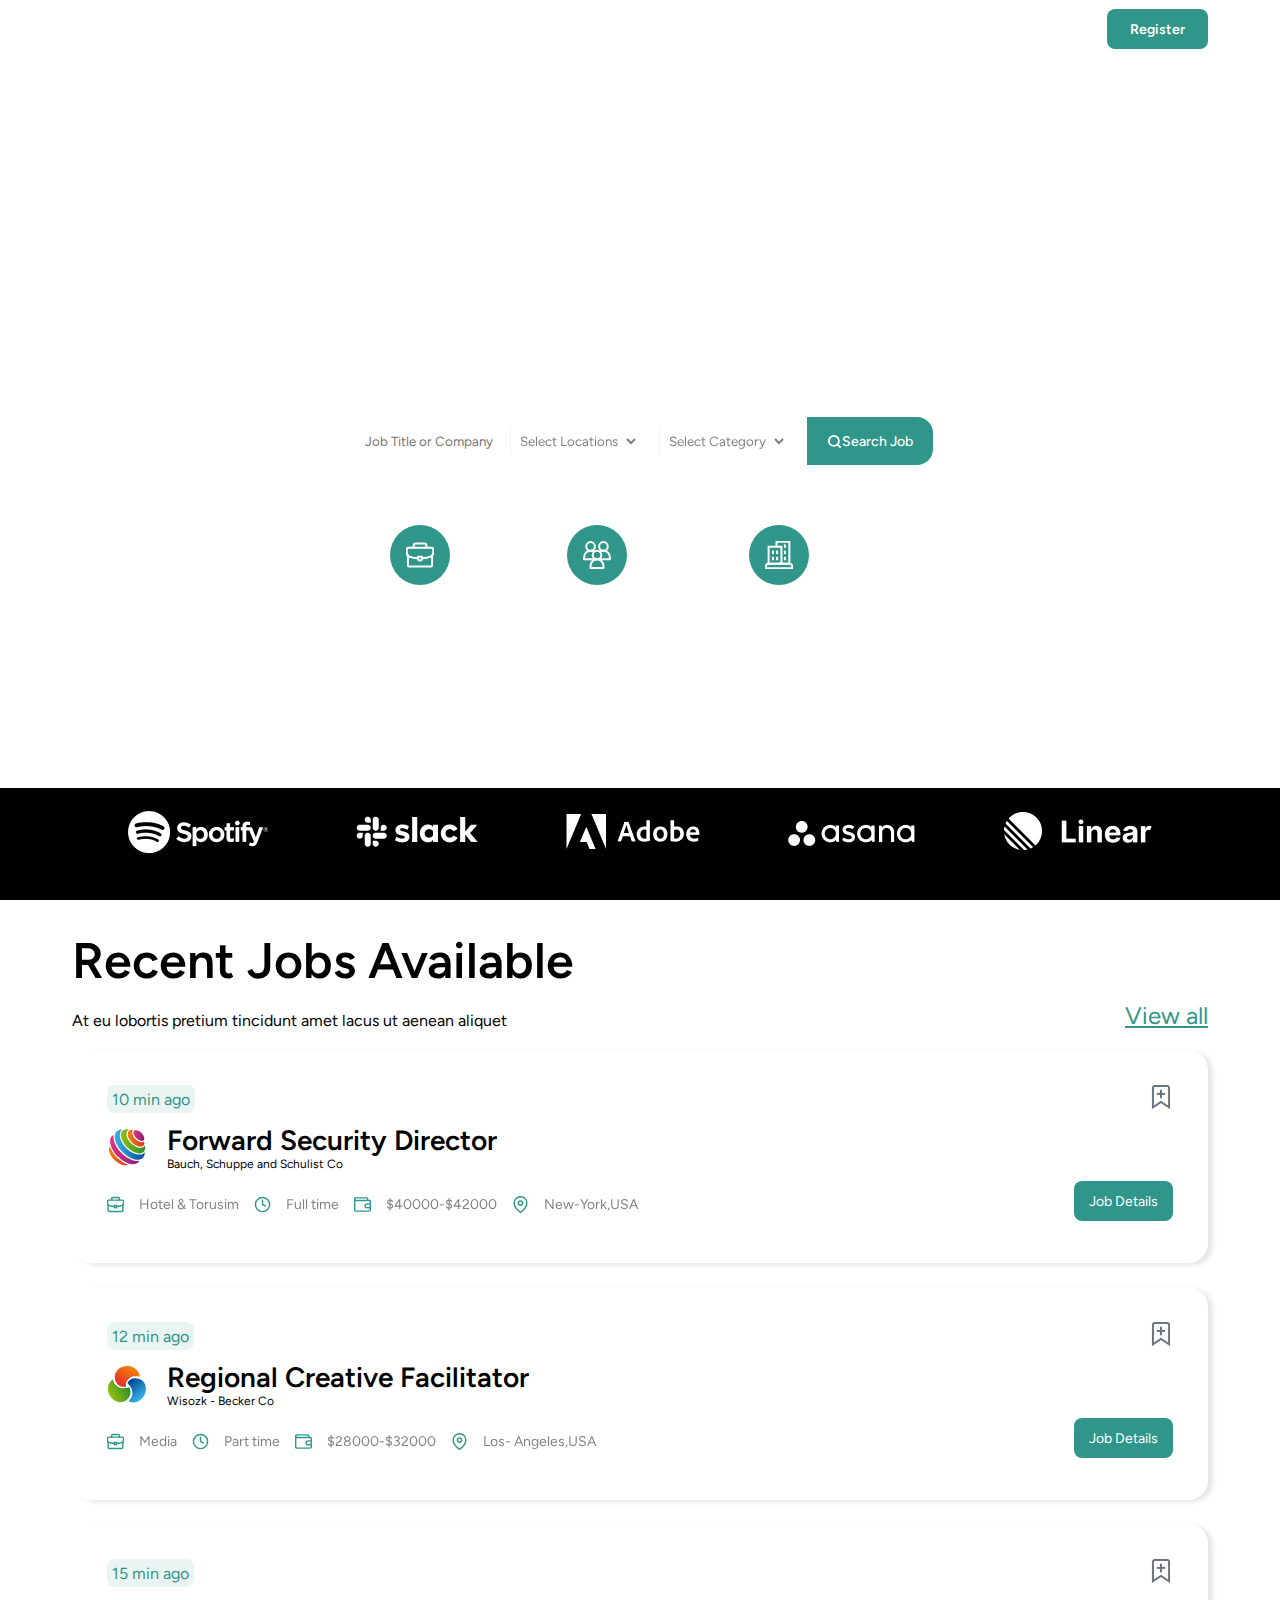
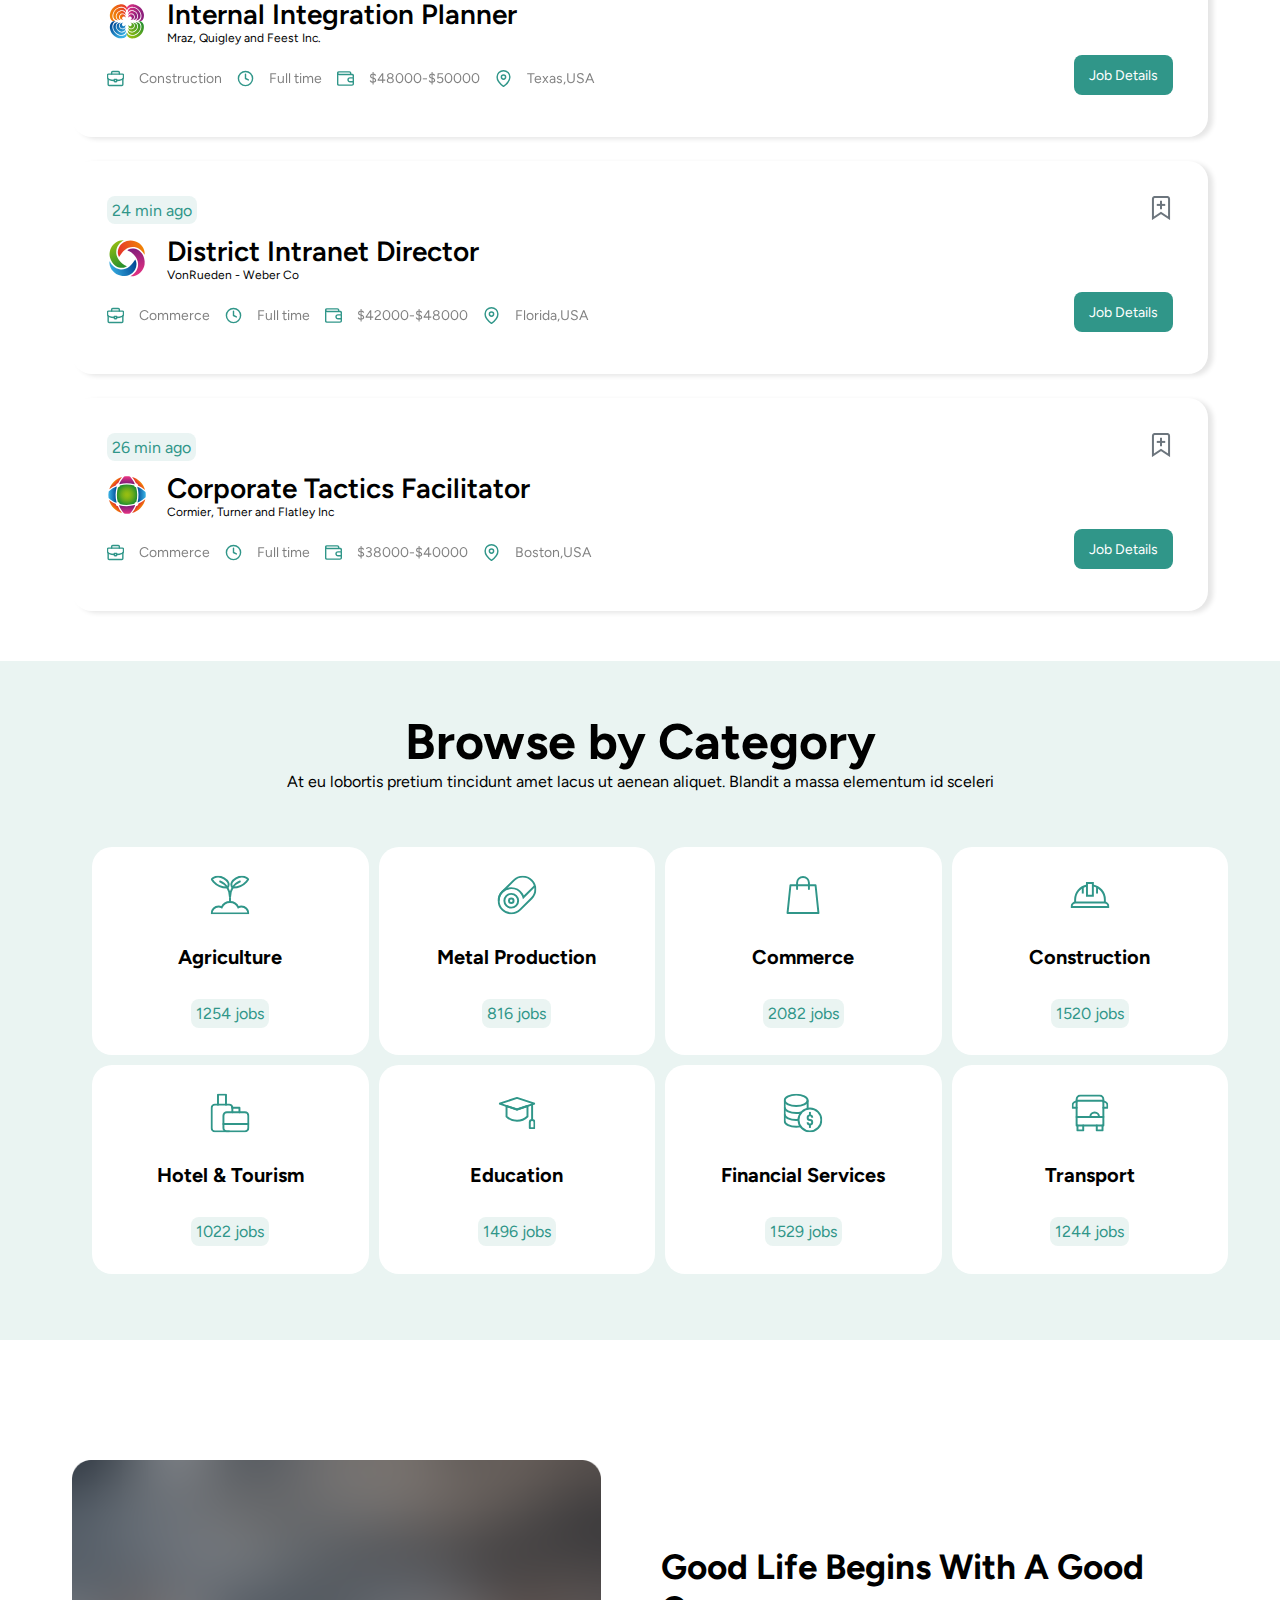
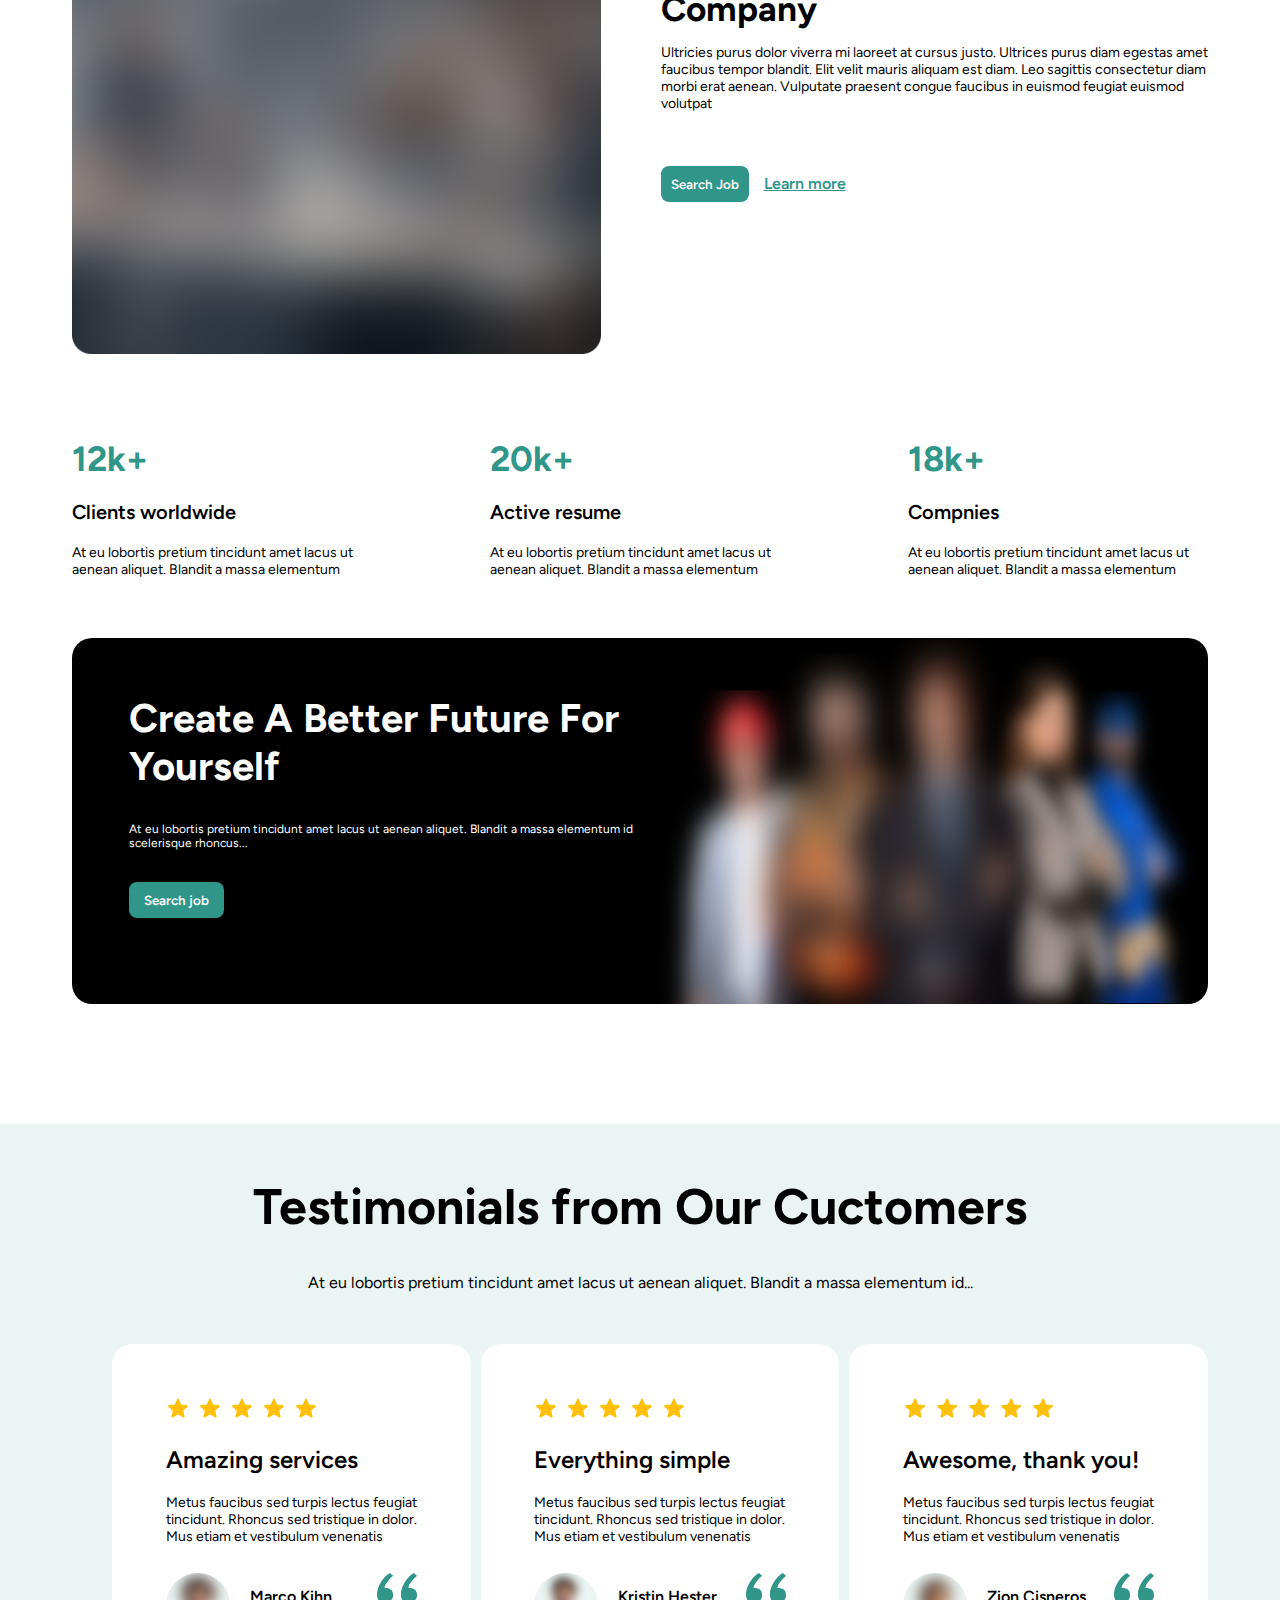
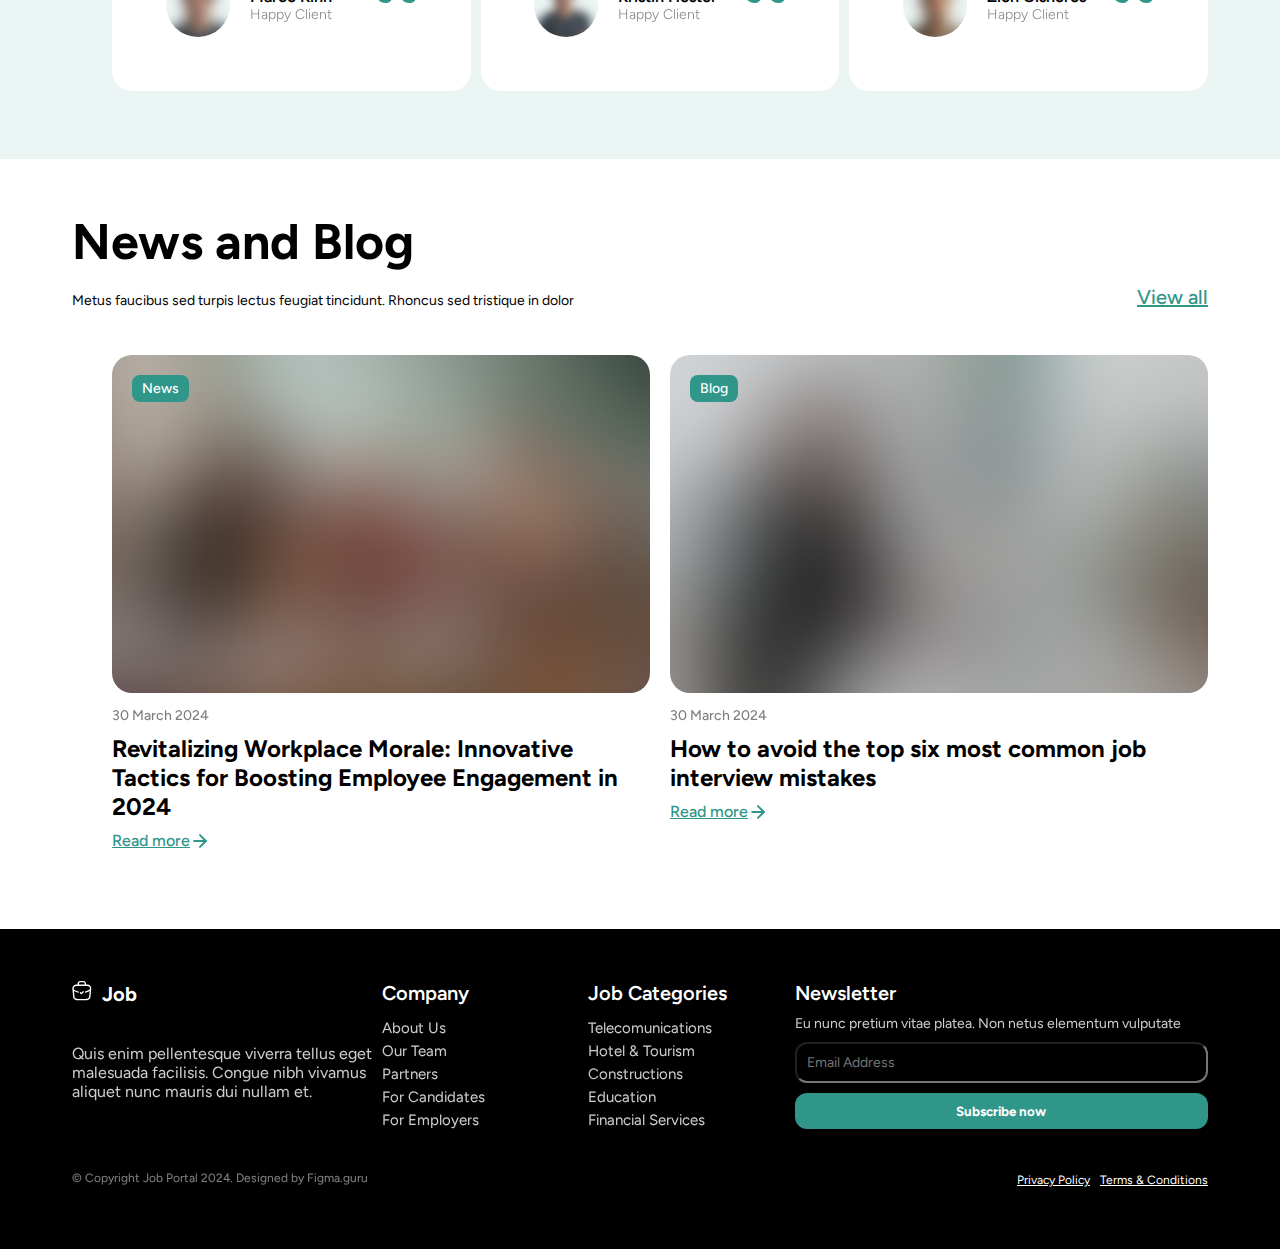
==== commit f5b0efa1: "Fixed styles and images" ====
--- a/index.html
+++ b/index.html
@@ -45,7 +45,7 @@
             <ul id="logo-desktop">
               <li>
                 <img
-                  src="/images/Group.svg"
+                  src="./images/Group.svg"
                   alt="logo"
                   width="20"
                   height="20"
@@ -56,7 +56,7 @@
             <ul id="logo-mobile">
               <li>
                 <img
-                  src="/images/logoMobile.svg"
+                  src="./images/logoMobile.svg"
                   alt="logo"
                   width="20"
                   height="20"
@@ -67,10 +67,10 @@
           </div>
           <article class="header-menu">
             <ul>
-              <li><a href="/index.html" id="this-page">Home</a></li>
-              <li><a href="/job.html">Jobs</a></li>
-              <li><a href="/abutUs.html">About Us</a></li>
-              <li><a href="/contactUs.html">Contact Us</a></li>
+              <li><a href="./index.html" id="this-page">Home</a></li>
+              <li><a href="./job.html">Jobs</a></li>
+              <li><a href="./abutUs.html">About Us</a></li>
+              <li><a href="./contactUs.html">Contact Us</a></li>
             </ul>
           </article>
           <article class="header-buttons">
@@ -104,7 +104,7 @@
                 </div>
                 <div class="secondpart-bar">
                   <button>
-                    <img src="/images/mgglass.svg" alt="Magnifying glass" />
+                    <img src="./images/mgglass.svg" alt="Magnifying glass" />
                     Search Job
                   </button>
                 </div>
--- a/styles/styles.css
+++ b/styles/styles.css
@@ -20,7 +20,7 @@
 
 /* -------------Backgrounds---------------- */
 .homepage-Background {
-  background-image: url("/images/background.png");
+  background-image: url("./images/background.png");
   background-size: cover;
   background-position: center;
   height: 100vh;
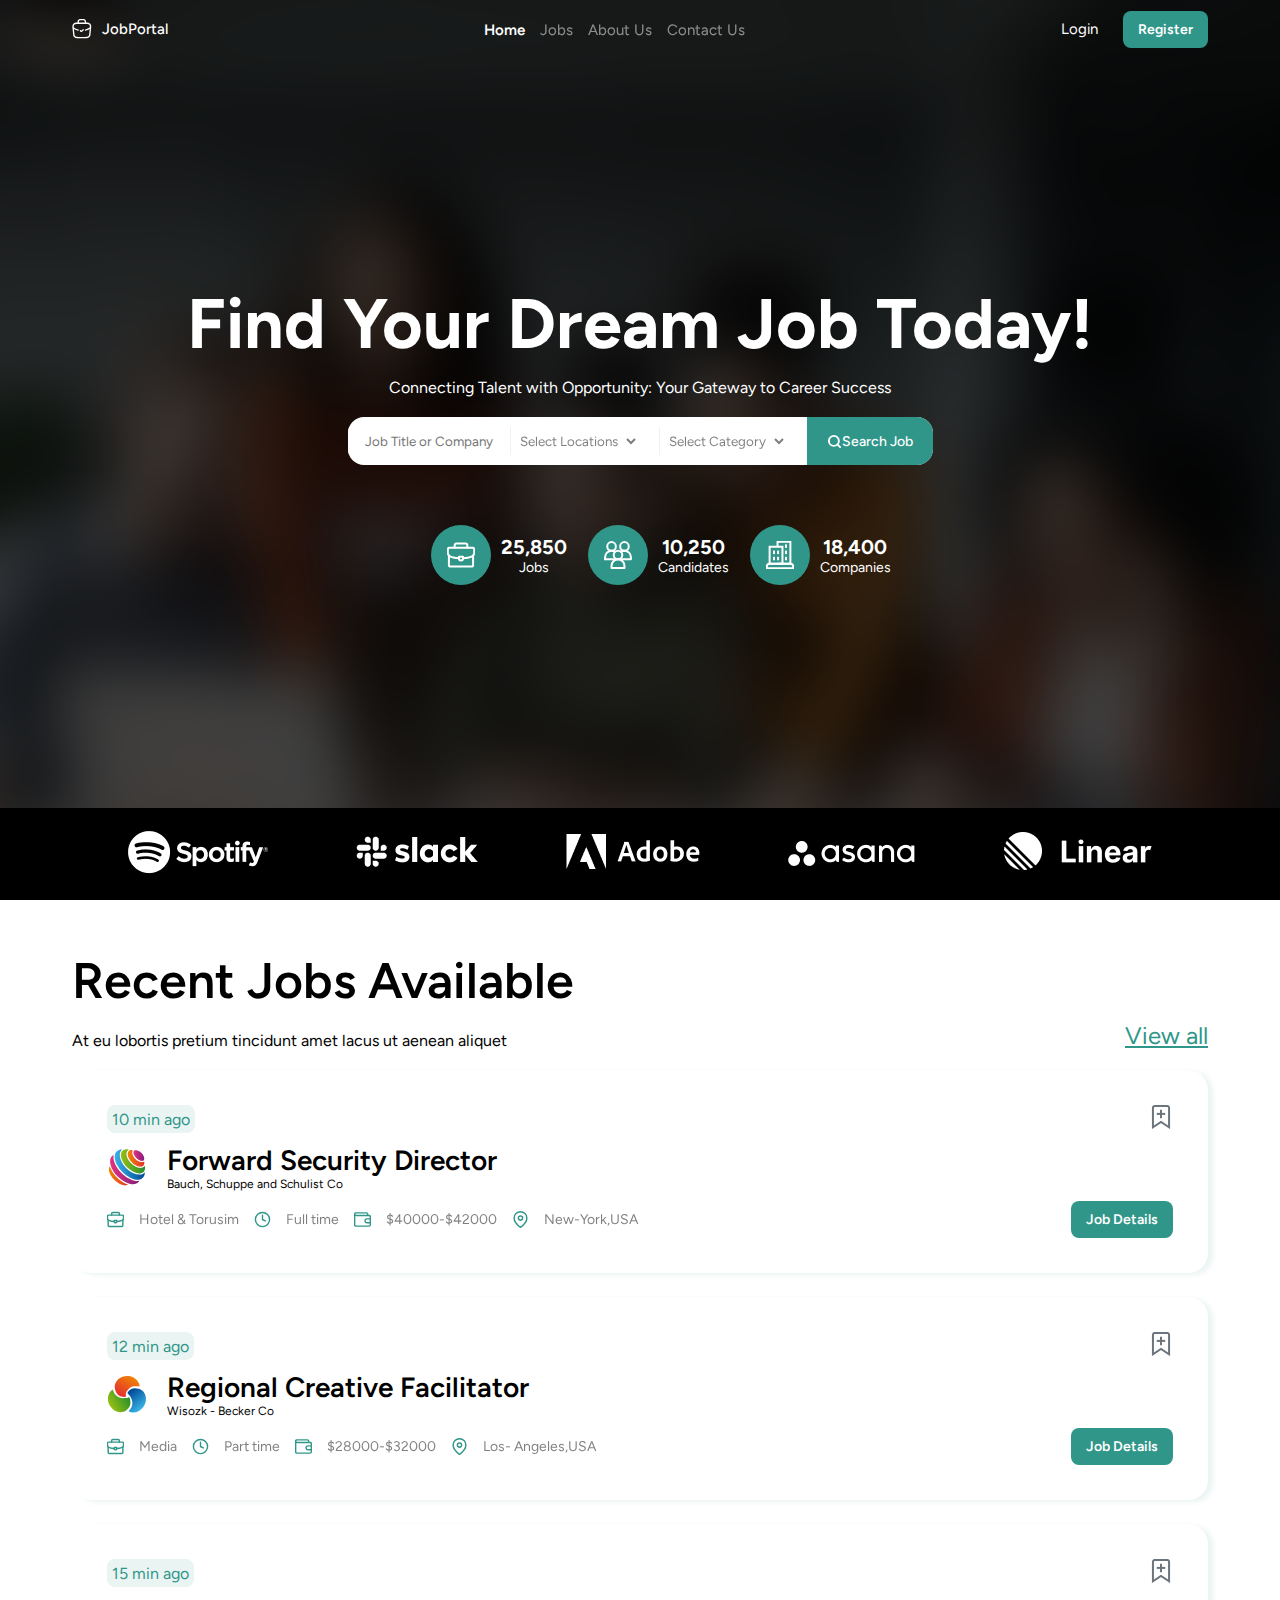
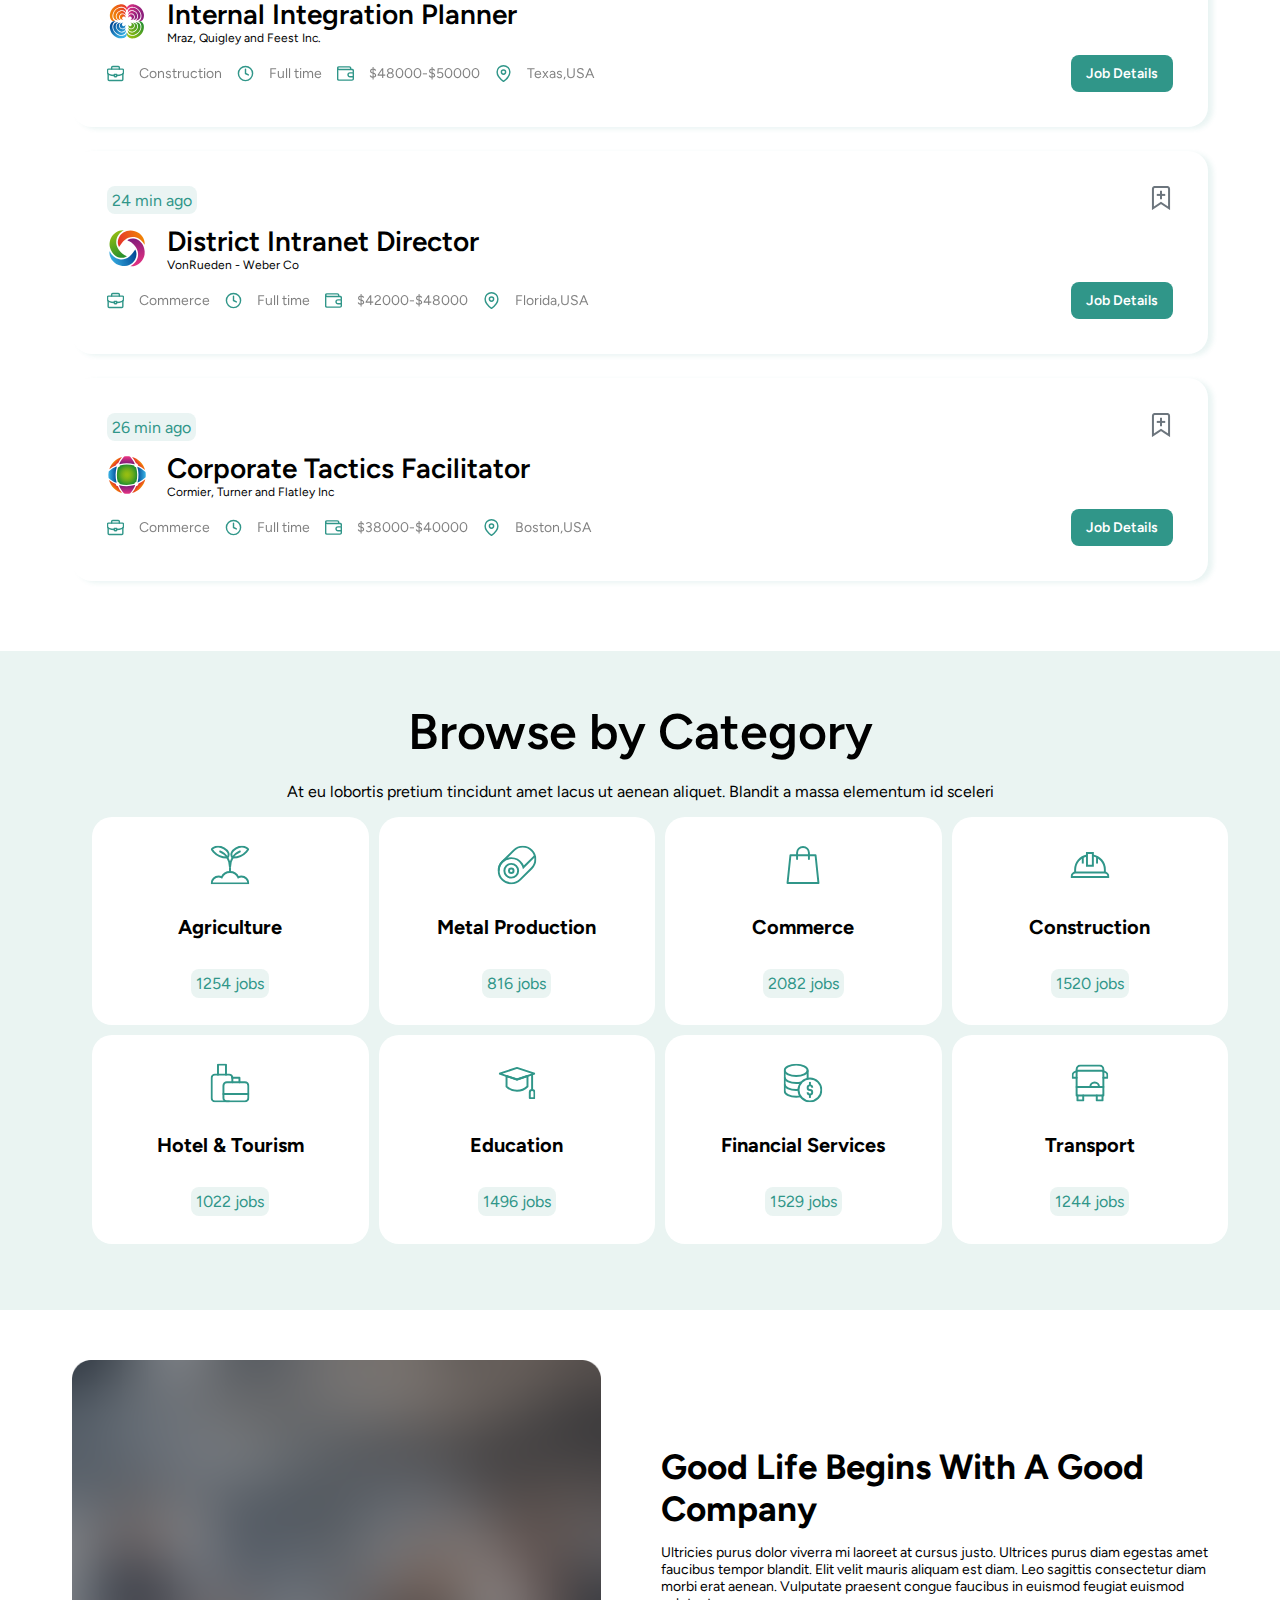
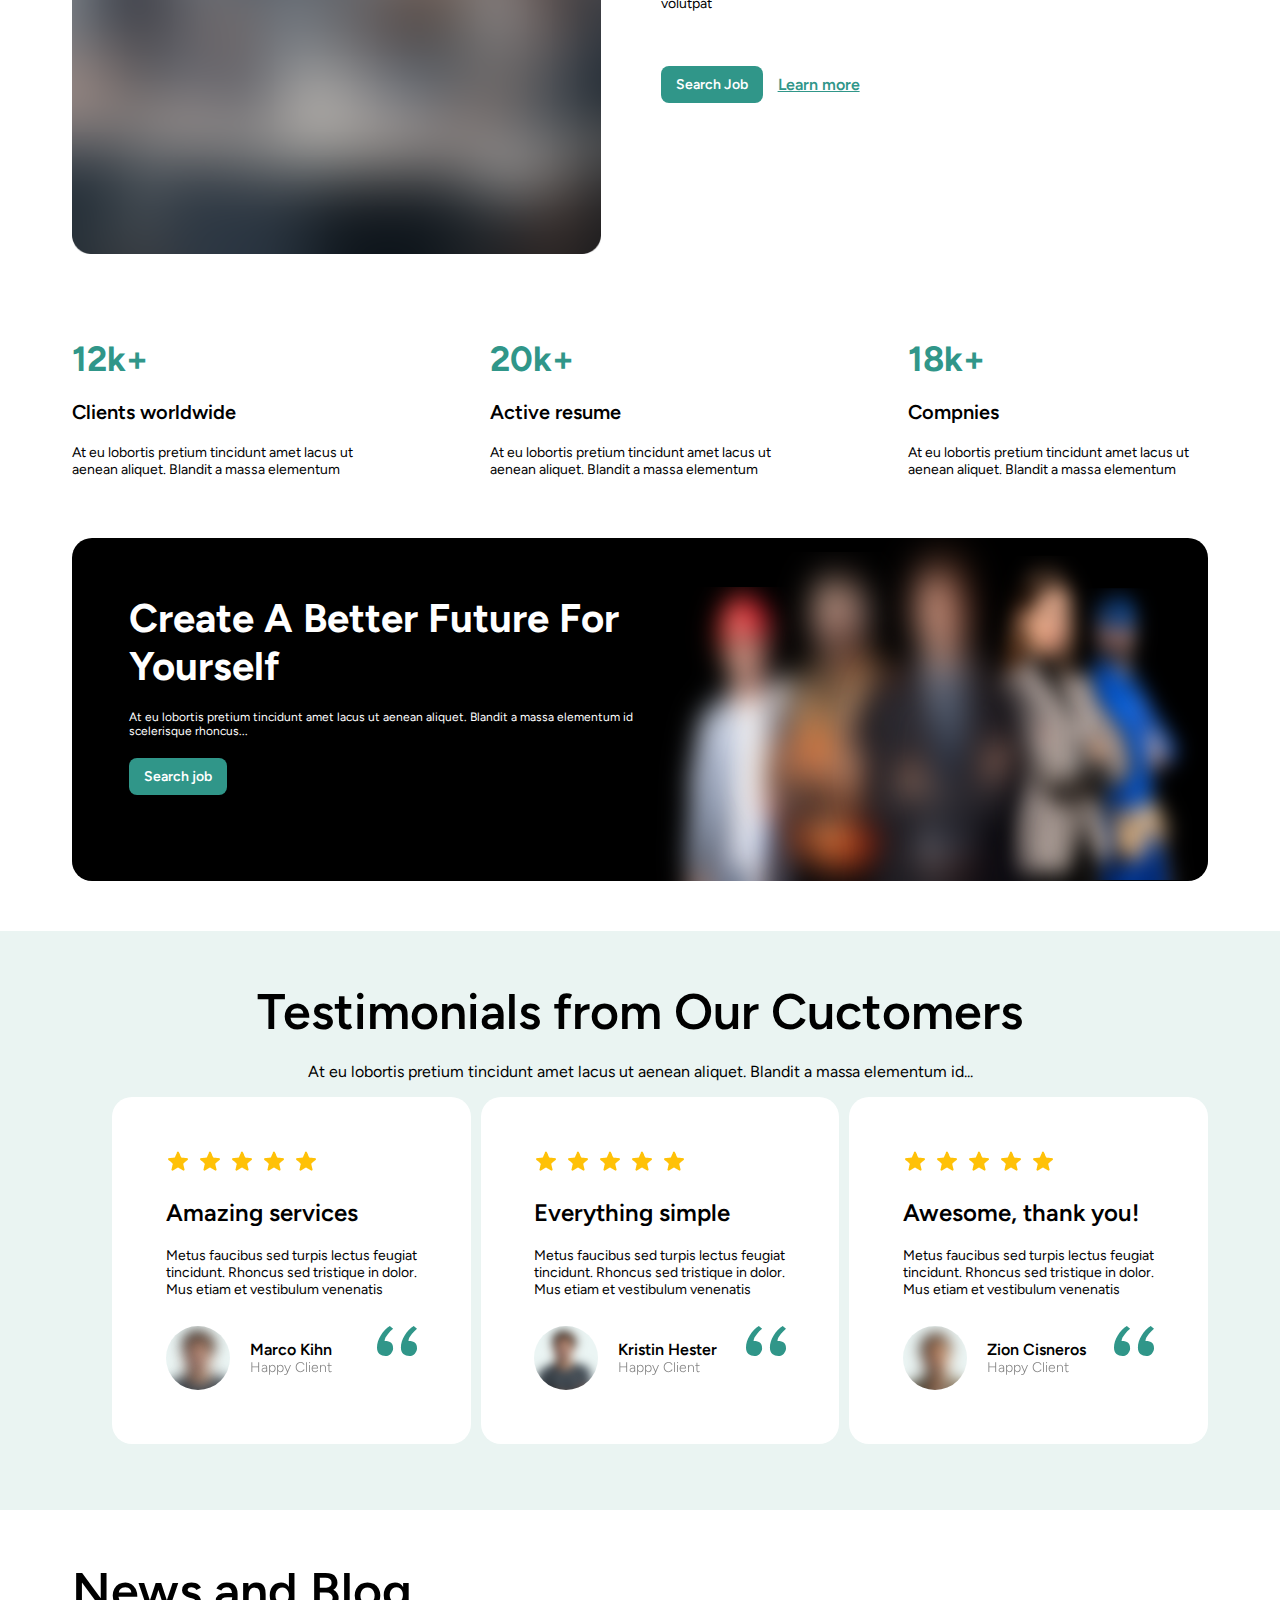
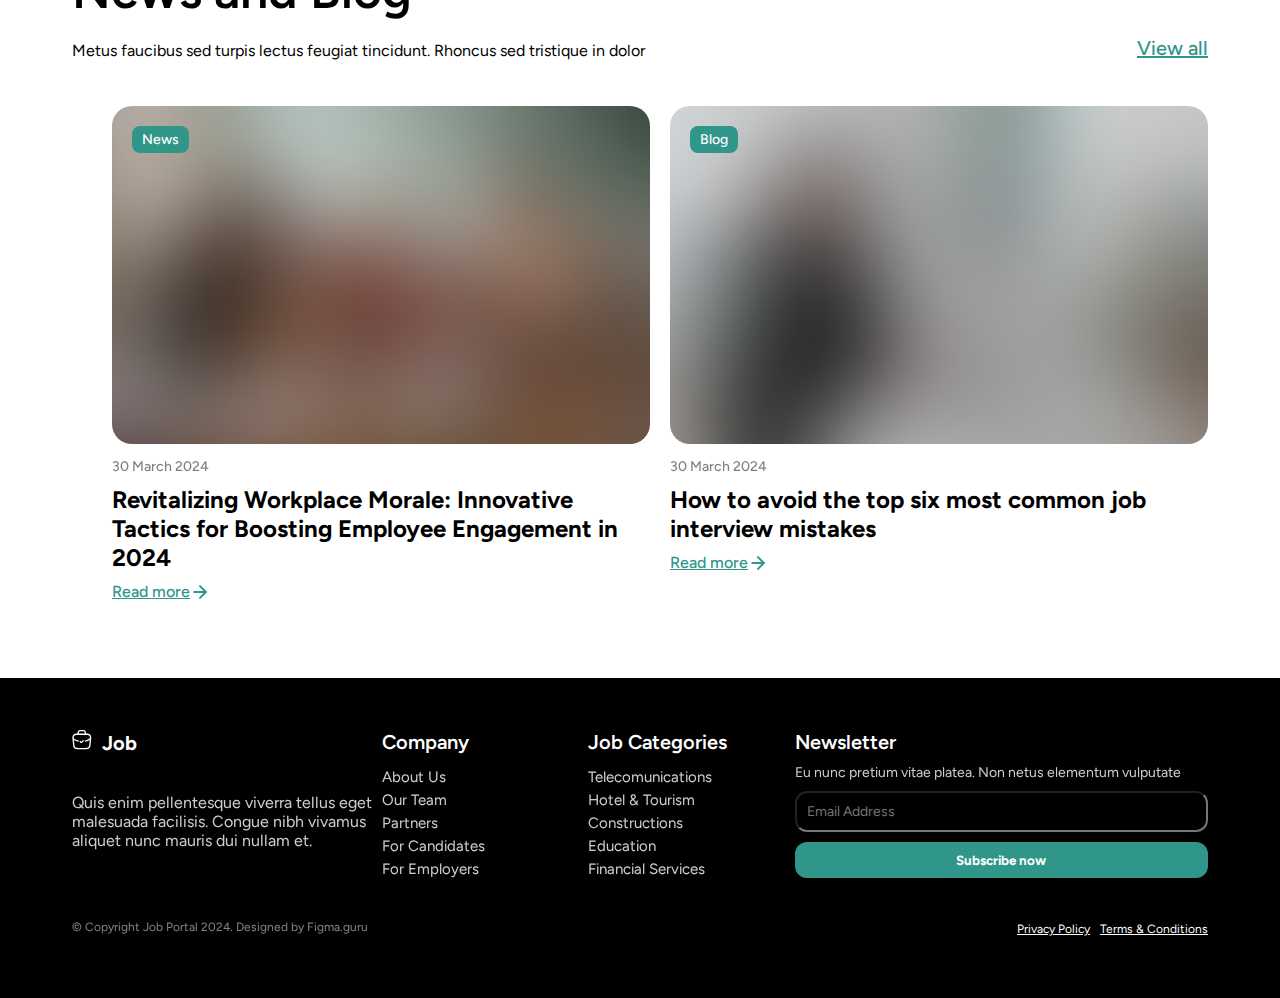
==== commit acd456bb: "responsive homepage" ====
--- a/index.html
+++ b/index.html
@@ -32,8 +32,8 @@
     />
     <meta property="og:image" content="https://i.ibb.co/ZRqcsKvY/FindJob.jpg" />
     <!-- Links -->
-    <link rel="icon" href="/images/job.png" type="image/png" />
-    <link rel="apple-touch-icon" href="/images/job.png" />
+    <link rel="icon" href="./images/job.png" type="image/png" />
+    <link rel="apple-touch-icon" href="./images/job.png" />
     <link rel="stylesheet" href="./styles/styles.css" />
     <title>Homepage</title>
   </head>
@@ -76,7 +76,7 @@
           <article class="header-buttons">
             <ul>
               <li><a href="#">Login</a></li>
-              <li><button>Register</button></li>
+              <li><button class="basic-button">Register</button></li>
             </ul>
           </article>
         </header>
@@ -164,11 +164,13 @@
         </section>
       </div>
       <!-- Recent Jobs -->
-      <section class="homepage-recent-jobs">
+      <section class="homepage-recent-jobs page-content">
         <div class="homepage-recent-jobs-head">
-          <h1>Recent Jobs Available</h1>
-          <p>At eu lobortis pretium tincidunt amet lacus ut aenean aliquet</p>
-          <a href="#">View all</a>
+          <h1 class="basic-title">Recent Jobs Available</h1>
+          <p class="small-text">
+            At eu lobortis pretium tincidunt amet lacus ut aenean aliquet
+          </p>
+          <a class="view-all" href="#">View all</a>
         </div>
         <ul class="cardlist">
           <li>
@@ -207,7 +209,7 @@
                     <p>New-York,USA</p>
                   </li>
                 </ul>
-                <button>Job Details</button>
+                <button class="basic-button">Job Details</button>
               </div>
             </article>
           </li>
@@ -247,7 +249,7 @@
                     <p>Los- Angeles,USA</p>
                   </li>
                 </ul>
-                <button>Job Details</button>
+                <button class="basic-button">Job Details</button>
               </div>
             </article>
           </li>
@@ -287,7 +289,7 @@
                     <p>Texas,USA</p>
                   </li>
                 </ul>
-                <button>Job Details</button>
+                <button class="basic-button">Job Details</button>
               </div>
             </article>
           </li>
@@ -327,7 +329,7 @@
                     <p>Florida,USA</p>
                   </li>
                 </ul>
-                <button>Job Details</button>
+                <button class="basic-button">Job Details</button>
               </div>
             </article>
           </li>
@@ -367,17 +369,18 @@
                     <p>Boston,USA</p>
                   </li>
                 </ul>
-                <button>Job Details</button>
+                <button class="basic-button">Job Details</button>
               </div>
             </article>
           </li>
         </ul>
+        <a class="view-all" id="mobile-view-all" href="#">View all</a>
       </section>
       <!-- Categories -->
       <section class="homepage-categories">
         <header>
-          <h1>Browse by Category</h1>
-          <p>
+          <h1 class="basic-title">Browse by Category</h1>
+          <p class="small-text">
             At eu lobortis pretium tincidunt amet lacus ut aenean aliquet.
             Blandit a massa elementum id sceleri
           </p>
@@ -490,15 +493,17 @@
         </ul>
       </section>
       <!-- adittional content -->
-      <div class="homepage-additional-content">
+      <div class="homepage-additional-content page-content">
         <section class="homepage-additional-content-principal">
           <div class="additional-image">
             <img src="./images/additionalimg.png" alt="blurr image" />
           </div>
 
           <article class="information">
-            <h1>Good Life Begins With A Good Company</h1>
-            <p>
+            <h1 class="secondary-title">
+              Good Life Begins With A Good Company
+            </h1>
+            <p class="paragraph">
               Ultricies purus dolor viverra mi laoreet at cursus justo. Ultrices
               purus diam egestas amet faucibus tempor blandit. Elit velit mauris
               aliquam est diam. Leo sagittis consectetur diam morbi erat aenean.
@@ -507,7 +512,7 @@
             </p>
             <ul>
               <li>
-                <button>Search Job</button>
+                <button class="basic-button">Search Job</button>
               </li>
               <li>
                 <a href="#">Learn more</a>
@@ -550,7 +555,7 @@
               At eu lobortis pretium tincidunt amet lacus ut aenean aliquet.
               Blandit a massa elementum id scelerisque rhoncus...
             </p>
-            <button>Search job</button>
+            <button class="basic-button">Search job</button>
           </article>
           <article class="banner-image">
             <img src="./images/jobbanner.png" alt="people" />
@@ -558,10 +563,10 @@
         </div>
       </div>
       <!-- Testimonials -->
-      <section class="homepage-testimonials">
+      <section class="homepage-testimonials page-content">
         <header>
-          <h1>Testimonials from Our Cuctomers</h1>
-          <p>
+          <h1 class="basic-title">Testimonials from Our Cuctomers</h1>
+          <p class="small-text">
             At eu lobortis pretium tincidunt amet lacus ut aenean aliquet.
             Blandit a massa elementum id...
           </p>
@@ -588,7 +593,7 @@
               <img class="Quotes" src="./images/Quotes.svg" alt="Quotes" />
             </div>
           </li>
-          <li>
+          <li class="mobile-testimonials">
             <div class="stars">
               <img src="./images/Stars.png" alt="Stars" />
             </div>
@@ -610,7 +615,7 @@
               <img class="Quotes" src="./images/Quotes.svg" alt="Quotes" />
             </div>
           </li>
-          <li>
+          <li class="mobile-testimonials">
             <div class="stars">
               <img src="./images/Stars.png" alt="Stars" />
             </div>
@@ -634,10 +639,10 @@
         </ul>
       </section>
       <!-- News and Blog -->
-      <section class="homepage-news-blog">
+      <section class="homepage-news-blog page-content">
         <header>
-          <h1>News and Blog</h1>
-          <p>
+          <h1 class="basic-title">News and Blog</h1>
+          <p class="small-text">
             Metus faucibus sed turpis lectus feugiat tincidunt. Rhoncus sed
             tristique in dolor
           </p>
--- a/styles/styles.css
+++ b/styles/styles.css
@@ -20,82 +20,41 @@
 
 /* -------------Backgrounds---------------- */
 .homepage-Background {
-  background-image: url("./images/background.png");
+  background-image: url("../images/background.png");
   background-size: cover;
   background-position: center;
-  height: 100vh;
+  height: 100dvh;
   display: grid;
   grid-area: homepage-background;
-  grid-template-rows: 0.5fr 3fr 1fr;
+  grid-template-rows: auto 1fr auto;
 }
 
 .Background {
   background-color: var(--primary-bg-color);
 }
 
-/*----------Header-------------------------------*/
-
-.header {
-  display: flex;
-  justify-content: space-between;
-  padding: 5px 72px;
-}
-
-.header-logo,
-.header-menu,
-.header-buttons {
-  align-items: center;
-  display: flex;
-}
-
-.header-logo ul,
-.header-menu ul,
-.header-buttons ul {
-  display: flex;
-  gap: 15px;
-  list-style: none;
-  margin: 0;
-  padding: 0;
-}
-
-.header-logo li {
-  align-items: center;
-  color: var(--primary-text-color);
-  display: flex;
-}
-.header-logo li h3 {
-  font-size: 15px;
-  font-weight: 500;
-}
-
-.header-logo #logo-mobile {
-  display: none;
-}
-
-.header-logo img {
-  display: block;
-}
-
-.header-logo ul {
-  gap: 10px;
-}
-
-.header-menu li a {
-  color: var(--primary-text-color);
-  font-size: 15px;
-  opacity: 0.5;
-  text-decoration: none;
-}
-.header-menu #this-page {
+/*------------------------Common elements--------------------------*/
+.page-content {
+  padding: 50px 72px;
+}
+.basic-title {
+  font-size: 50px;
+  color: var(--secondary-text-color);
   font-weight: 600;
-  opacity: 1;
-}
-
-.header-buttons li {
-  align-items: center;
-  display: flex;
-}
-.header-buttons li button {
+  margin: 0;
+}
+.small-text {
+  font-size: 16px;
+  color: var(--secondary-text-color);
+  padding: 0;
+  padding-top: 20px;
+  margin: 0;
+}
+.paragraph {
+  color: var(--secondary-text-color);
+  font-size: 14px;
+}
+.basic-button {
   background-color: var(--primary-color);
   border: none;
   border-radius: 8px;
@@ -103,9 +62,91 @@
   cursor: pointer;
   font-size: 14px;
   font-weight: 600;
-  height: 40px;
-  padding: 10px 20px;
-  width: 101px;
+  padding: 10px 15px;
+}
+.view-all {
+  color: var(--primary-color);
+  font-size: 24px;
+}
+.secondary-title {
+  color: var(--secondary-text-color);
+  font-size: 35px;
+  font-weight: 700;
+  margin: 0;
+  padding: 0;
+}
+@media (max-width: 768px) {
+  .page-content {
+    padding: 30px 20px;
+  }
+  .basic-title {
+    font-size: 28px;
+  }
+  .secondary-title {
+    font-size: 28px;
+  }
+}
+/*----------Header-------------------------------*/
+
+.header {
+  display: flex;
+  justify-content: space-between;
+  padding: 5px 72px;
+}
+
+.header-logo,
+.header-menu,
+.header-buttons {
+  align-items: center;
+  display: flex;
+}
+
+.header-logo ul,
+.header-menu ul,
+.header-buttons ul {
+  display: flex;
+  gap: 15px;
+  list-style: none;
+  margin: 0;
+  padding: 0;
+}
+
+.header-logo li {
+  align-items: center;
+  color: var(--primary-text-color);
+  display: flex;
+}
+.header-logo li h3 {
+  font-size: 15px;
+  font-weight: 500;
+}
+
+.header-logo #logo-mobile {
+  display: none;
+}
+
+.header-logo img {
+  display: block;
+}
+
+.header-logo ul {
+  gap: 10px;
+}
+
+.header-menu li a {
+  color: var(--primary-text-color);
+  font-size: 15px;
+  opacity: 0.5;
+  text-decoration: none;
+}
+.header-menu #this-page {
+  font-weight: 600;
+  opacity: 1;
+}
+
+.header-buttons li {
+  align-items: center;
+  display: flex;
 }
 
 .header-buttons li a {
@@ -278,6 +319,7 @@
   height: calc(100vh - 190px);
   justify-content: center;
   padding: 20px 20px 0 20px;
+  text-align: center;
 }
 .homepage-principal-search h1 {
   font-size: 70px;
@@ -311,7 +353,7 @@
   border: none;
   outline: none;
   padding: 5px;
-  position: relative;
+
   text-align: center;
 }
 .firstpart-bar select {
@@ -356,14 +398,13 @@
   width: 100%;
 }
 .homepage-principal-search-stats ul {
-  display: flex;
+  align-items: center;
+  display: flex;
+  gap: 5%;
+  justify-content: space-between;
   list-style: none;
   margin: 0;
   padding: 0;
-  width: 30%;
-  min-width: 500px;
-  justify-content: space-between;
-  align-items: center;
 }
 .homepage-principal-search-stats .circle {
   width: 60px;
@@ -399,7 +440,6 @@
   background-color: var(--primary-bg-color);
   box-sizing: border-box;
   padding: 20px 10%;
-  width: 100%;
 }
 
 .homepage-principal-companies ul {
@@ -408,36 +448,24 @@
   list-style: none;
   margin: 0;
   padding: 0;
+  width: 100%;
 }
 /* ------------Recent Jobs----------------- */
 .homepage-recent-jobs {
   display: flex;
   flex-direction: column;
   grid-area: homepage-recent-jobs;
-  padding: 30px 72px;
 }
 .homepage-recent-jobs-head {
   position: relative;
-}
-.homepage-recent-jobs-head h1 {
-  font-size: 50px;
-  margin: 0;
-  color: var(--secondary-text-color);
-  font-weight: 600;
-  padding: 0 0 20px 0;
-}
-.homepage-recent-jobs-head p {
-  font-size: 16px;
-  color: var(--secondary-text-color);
-  padding: 0;
-  margin: 0;
 }
 .homepage-recent-jobs-head a {
   position: absolute;
   bottom: 0;
   right: 0;
-  color: var(--primary-color);
-  font-size: 24px;
+}
+#mobile-view-all {
+  display: none;
 }
 .cardlist {
   list-style: none;
@@ -448,7 +476,7 @@
   gap: 24px;
 }
 .card-job {
-  box-shadow: 5px 2px 5px rgba(0, 0, 0, 0.1);
+  box-shadow: 5px 2px 5px rgba(48, 150, 137, 0.1);
   border-radius: 20px;
   padding: 35px;
 }
@@ -495,7 +523,7 @@
 .third-row ul {
   display: flex;
   list-style: none;
-  padding: 15px 0;
+  padding: 10px 0;
 }
 .third-row ul li {
   display: flex;
@@ -512,15 +540,6 @@
   font-size: 14px;
   opacity: 0.5;
 }
-.third-row button {
-  background-color: var(--primary-color);
-  color: var(--primary-text-color);
-  border: none;
-  border-radius: 8px;
-  font-size: 14px;
-  padding: 0 15px;
-  height: 40px;
-}
 
 /* -----------------Homepage Categories----------------- */
 .homepage-categories {
@@ -535,18 +554,6 @@
 .homepage-categories header {
   align-items: center;
   text-align: center;
-}
-.homepage-categories header h1 {
-  font-size: 50px;
-  font-weight: 700;
-  margin: 0;
-  padding: 0;
-}
-.homepage-categories header p {
-  font-size: 16px;
-  margin: 0;
-  margin-bottom: 40px;
-  padding: 0;
 }
 .homepage-categories ul {
   display: grid;
@@ -617,7 +624,6 @@
   display: flex;
   grid-area: homepage-additional-content;
   flex-direction: column;
-  padding: 120px 72px;
 }
 .homepage-additional-content-principal {
   padding: 0 0 80px 0;
@@ -637,17 +643,7 @@
   justify-items: center;
   padding: 86px 0 0;
 }
-.information h1 {
-  color: var(--secondary-text-color);
-  font-size: 35px;
-  font-weight: 700;
-  margin: 0;
-  padding: 0;
-}
-.information p {
-  color: var(--secondary-text-color);
-  font-size: 14px;
-}
+
 .information ul {
   align-items: center;
   display: flex;
@@ -656,19 +652,13 @@
   margin-top: 40px;
   padding: 0;
 }
-.information ul button {
-  background-color: var(--primary-color);
-  border: none;
-  border-radius: 8px;
-  color: var(--primary-text-color);
-  font-weight: 600;
-  padding: 10px;
-  margin-right: 15px;
-}
+
 .information ul a {
+  display: unset;
   color: var(--primary-color);
   font-size: 16px;
   font-weight: 600;
+  margin-left: 15px;
 }
 .homepage-additional-content-stats ul {
   display: flex;
@@ -722,16 +712,10 @@
 }
 .banner-info p {
   font-size: 12px;
+  margin: 0;
   padding: 20px 0;
 }
-.banner-info button {
-  background-color: var(--primary-color);
-  border: none;
-  border-radius: 8px;
-  color: var(--primary-text-color);
-  font-weight: 600;
-  padding: 10px 15px;
-}
+
 .banner-image img {
   border: none;
   padding: 0;
@@ -747,22 +731,11 @@
   display: flex;
   flex-direction: column;
   margin: 0;
-  padding: 52px 72px;
 }
 .homepage-testimonials header {
   padding: 0;
   margin: 0;
   text-align: center;
-}
-.homepage-testimonials header h1 {
-  color: var(--secondary-text-color);
-  font-size: 50px;
-  font-weight: 700;
-  margin: 0;
-}
-.homepage-testimonials header p {
-  font-size: 16px;
-  padding: 20px;
 }
 .testimonials-cards {
   display: grid;
@@ -835,21 +808,9 @@
   display: flex;
   flex-direction: column;
   margin: 0;
-  padding: 52px 72px;
 }
 .homepage-news-blog header {
   position: relative;
-}
-.homepage-news-blog header h1 {
-  font-size: 50px;
-  font-weight: 700;
-  margin: 0;
-  padding: 0;
-}
-.homepage-news-blog header p {
-  font-size: 14px;
-  margin: 0;
-  padding: 20px 0 0 0;
 }
 .homepage-news-blog header a {
   bottom: 0;
@@ -1084,11 +1045,12 @@
     align-items: center;
   }
   /*---------------------------Homepage principal-----------------------------------------*/
-  .homepage-Background {
-    height: 100vh;
+  .homepage-principal {
+    padding-bottom: 40px;
   }
   .homepage-principal-search {
     justify-content: center;
+    height: 100%;
     padding: 0 20px;
     position: relative;
   }
@@ -1138,21 +1100,207 @@
     width: 100%;
   }
   .homepage-principal-search-stats {
-    margin: 0 20px 40px 20px;
+    margin: 0;
     padding: 0;
     position: absolute;
     bottom: 0;
-    width: auto;
   }
   .homepage-principal-search-stats ul {
     justify-content: space-between;
-    gap: 100px;
+    gap: unset;
+  }
+  .homepage-principal-search-stats ul .circle {
+    width: 40px;
+    height: 40px;
+  }
+
+  .homepage-principal-search-stats ul img {
+    width: 20px;
+    height: 20px;
+  }
+  .homepage-principal-search-stats .stats-info h3 {
+    font-size: 14px;
+  }
+  .homepage-principal-search-stats .stats-info p {
+    font-size: 12px;
+  }
+  .homepage-principal-companies {
+    overflow-x: hidden;
+    padding-bottom: 0;
+  }
+  .homepage-principal-companies ul {
+    display: unset;
+    white-space: nowrap;
+  }
+  .homepage-principal-companies ul li {
+    display: inline-block;
+  }
+  .homepage-principal-companies img {
+    display: block;
+  }
+
+  /*------------------Recent Jobs---------------*/
+  .homepage-recent-jobs-head {
+    text-align: center;
+  }
+  .homepage-recent-jobs-head a {
+    display: none;
+  }
+  .card-job {
+    display: flex;
+    flex-direction: column;
+    gap: 20px;
+  }
+  .card-job .second-row {
+    display: unset;
+  }
+  .second-row .companyinfo {
+    padding: 0;
+  }
+  .card-job .third-row {
+    flex-direction: column;
+    gap: 20px;
+  }
+  .card-job .third-row ul {
+    flex-direction: column;
+    gap: 20px;
+  }
+  #mobile-view-all {
+    display: unset;
+    text-align: center;
+  }
+  /*-----------Homepage-Categories-------------*/
+  .homepage-categories ul {
+    grid-template-columns: unset;
+    grid-template-rows: repeat(8, 1fr);
+    gap: 20px;
+    padding: 0;
+  }
+  /*-------------Homepage additional content-----------*/
+  .homepage-additional-content-principal {
+    grid-template-columns: unset;
+    grid-template-rows: auto;
+    gap: 20px;
+    padding: 0 0 20px 0;
+  }
+  .homepage-additional-content-principal .information {
+    padding: 0;
+    text-align: center;
+  }
+  .information ul {
+    display: flex;
+    flex-direction: column;
+    margin: 20px 0 0 0;
+  }
+  .information ul li {
     width: 100%;
   }
-  .homepage-principal .homepage-principal-companies {
-  }
-  .homepage-principal-companies ul {
-    flex-wrap: wrap;
+  .information ul button {
+    width: 100%;
+  }
+  .information ul a {
+    display: none;
+  }
+  .homepage-additional-content-stats ul {
+    align-items: center;
+    display: flex;
+    flex-direction: column;
+    gap: 20px;
+    text-align: center;
+    padding: 0 0 20px 0;
+  }
+  .homepage-additional-content-stats li h2 {
+    font-size: 60px;
+  }
+  .homepage-additional-content-stats h3 {
+    font-size: 24px;
+  }
+  .homepage-additional-content-stats p {
+    font-size: 16px;
+  }
+  .bannerBackground {
+    grid-template-columns: unset;
+    grid-template-rows: 1fr 1fr;
+    grid-template-areas: "banner-image" "banner-info";
+    padding: 20px 0;
+  }
+  .banner-image {
+    grid-area: banner-image;
+  }
+  .banner-info {
+    grid-area: banner-info;
+    padding: 20px;
+    text-align: center;
+  }
+  .banner-info h1 {
+    font-size: 28px;
+  }
+  .banner-info p {
+    font-size: 16px;
+  }
+  .banner-info button {
+    width: 100%;
+  }
+  /*------------------Homepage Testimonials------------------*/
+  .mobile-testimonials {
+    display: none !important;
+  }
+  .homepage-testimonials {
+    overflow-x: hidden;
+  }
+  .testimonials-cards {
+    display: inline-block;
+    grid-template-columns: unset;
+    max-width: 100%;
+    padding: 0;
+  }
+  .testimonials-cards li {
+    max-width: 350px;
+    display: inline-block;
+    padding: 40px;
+  }
+  .testimonial-user {
+    padding: 20px 0 0 0;
+  }
+  .testimonial-info p {
+    white-space: unset;
+    min-width: 350px;
+  }
+  /*---------Homepage news an blog-------------*/
+  .homepage-news-blog {
+    overflow-x: hidden;
+  }
+  .news-blog-content {
+    overflow-x: hidden;
+  }
+  .homepage-news-blog header a {
+    display: none;
+  }
+  .homepage-news-blog ul {
+    list-style: none;
+    display: inline-block;
+    grid-template-columns: unset;
+    width: max-content;
+    padding: 0;
+    margin: 0;
+  }
+  .homepage-news-blog li {
+    display: inline-block;
+    padding-right: 5px;
+    vertical-align: top;
+    width: 350px;
+  }
+  .news-blog-card p {
+    font-size: 16px;
+  }
+  .news-blog-card h3 {
+    font-size: 20px;
+  }
+  .news-blog-card a {
+    font-size: 16px;
+  }
+  .news-blog-card-image img {
+    min-height: 300px;
   }
   /* Contact Page */
   .contact-main {
@@ -1201,24 +1349,26 @@
 
   /* footer */
   .footer {
-    padding: 50px 30px 30px 30px;
+    padding: 50px 20px 30px 20px;
   }
   .footer .footer-up {
-    flex-direction: column;
-    text-align: center;
+    grid-template-columns: unset;
+    grid-template-rows: 1fr;
   }
   .footer-job ul {
     justify-content: center;
   }
   .footer .footer-down {
-    flex-direction: column;
-  }
-  .footer-newsletter {
-    max-width: none;
+    flex-direction: column-reverse;
+  }
+  .footer-down .footer-legal a {
+    font-size: 16px;
   }
   .footer-company,
+  .footer-job,
   .footer-categories,
   .footer-newsletter {
     padding-top: 20px;
-  }
-}
+    text-align: center;
+  }
+}
